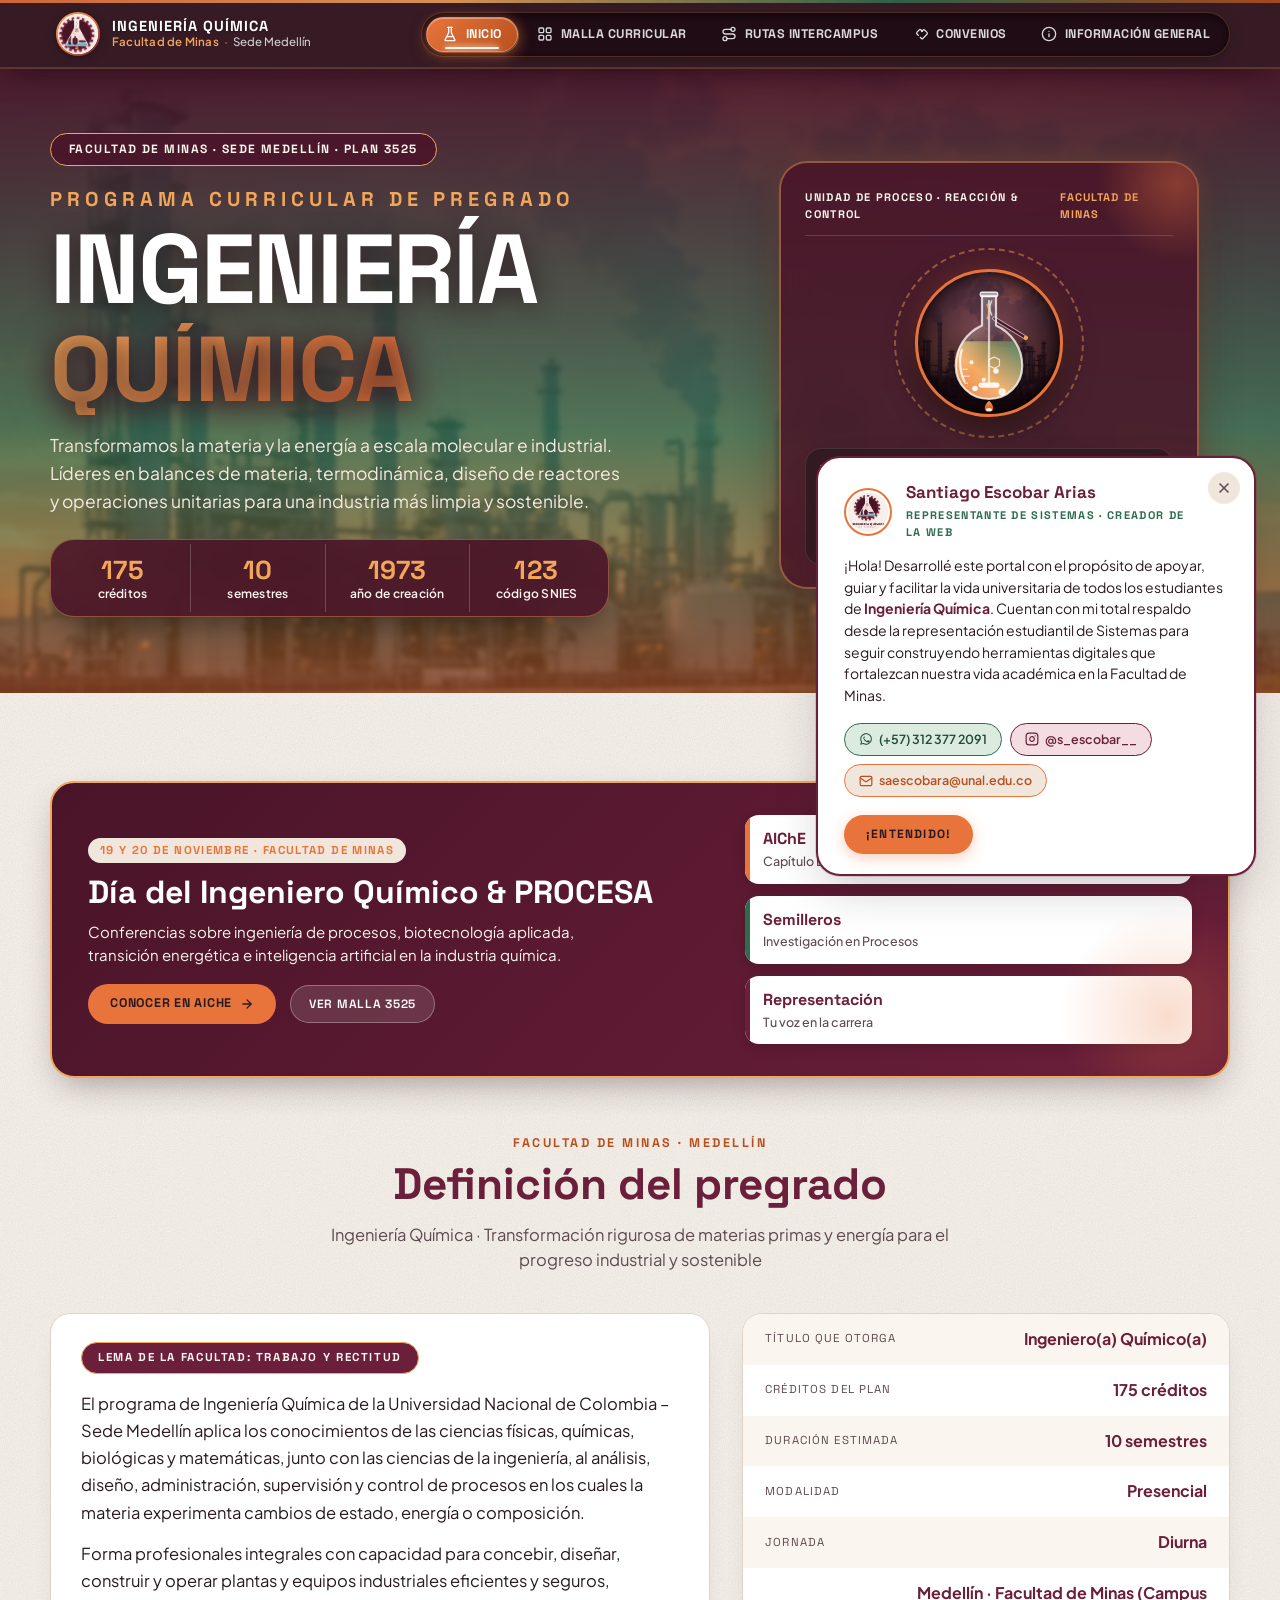
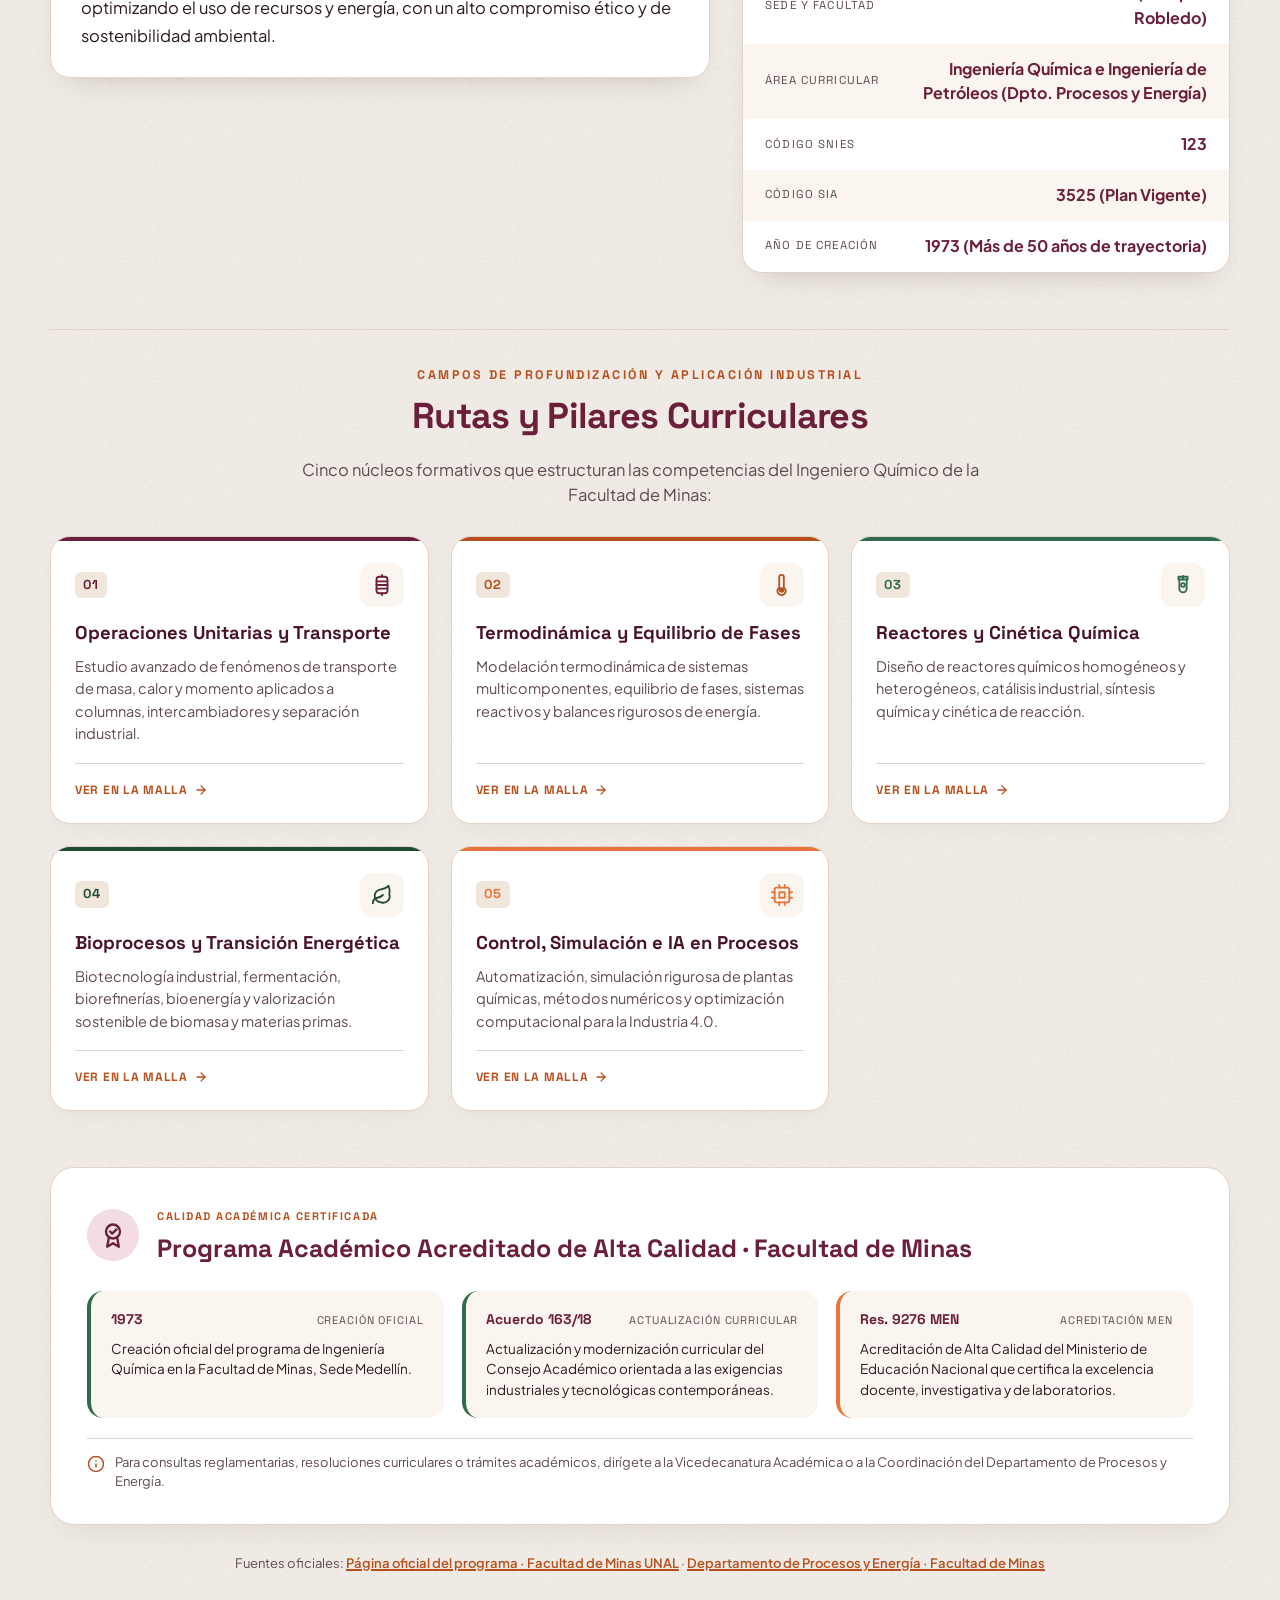
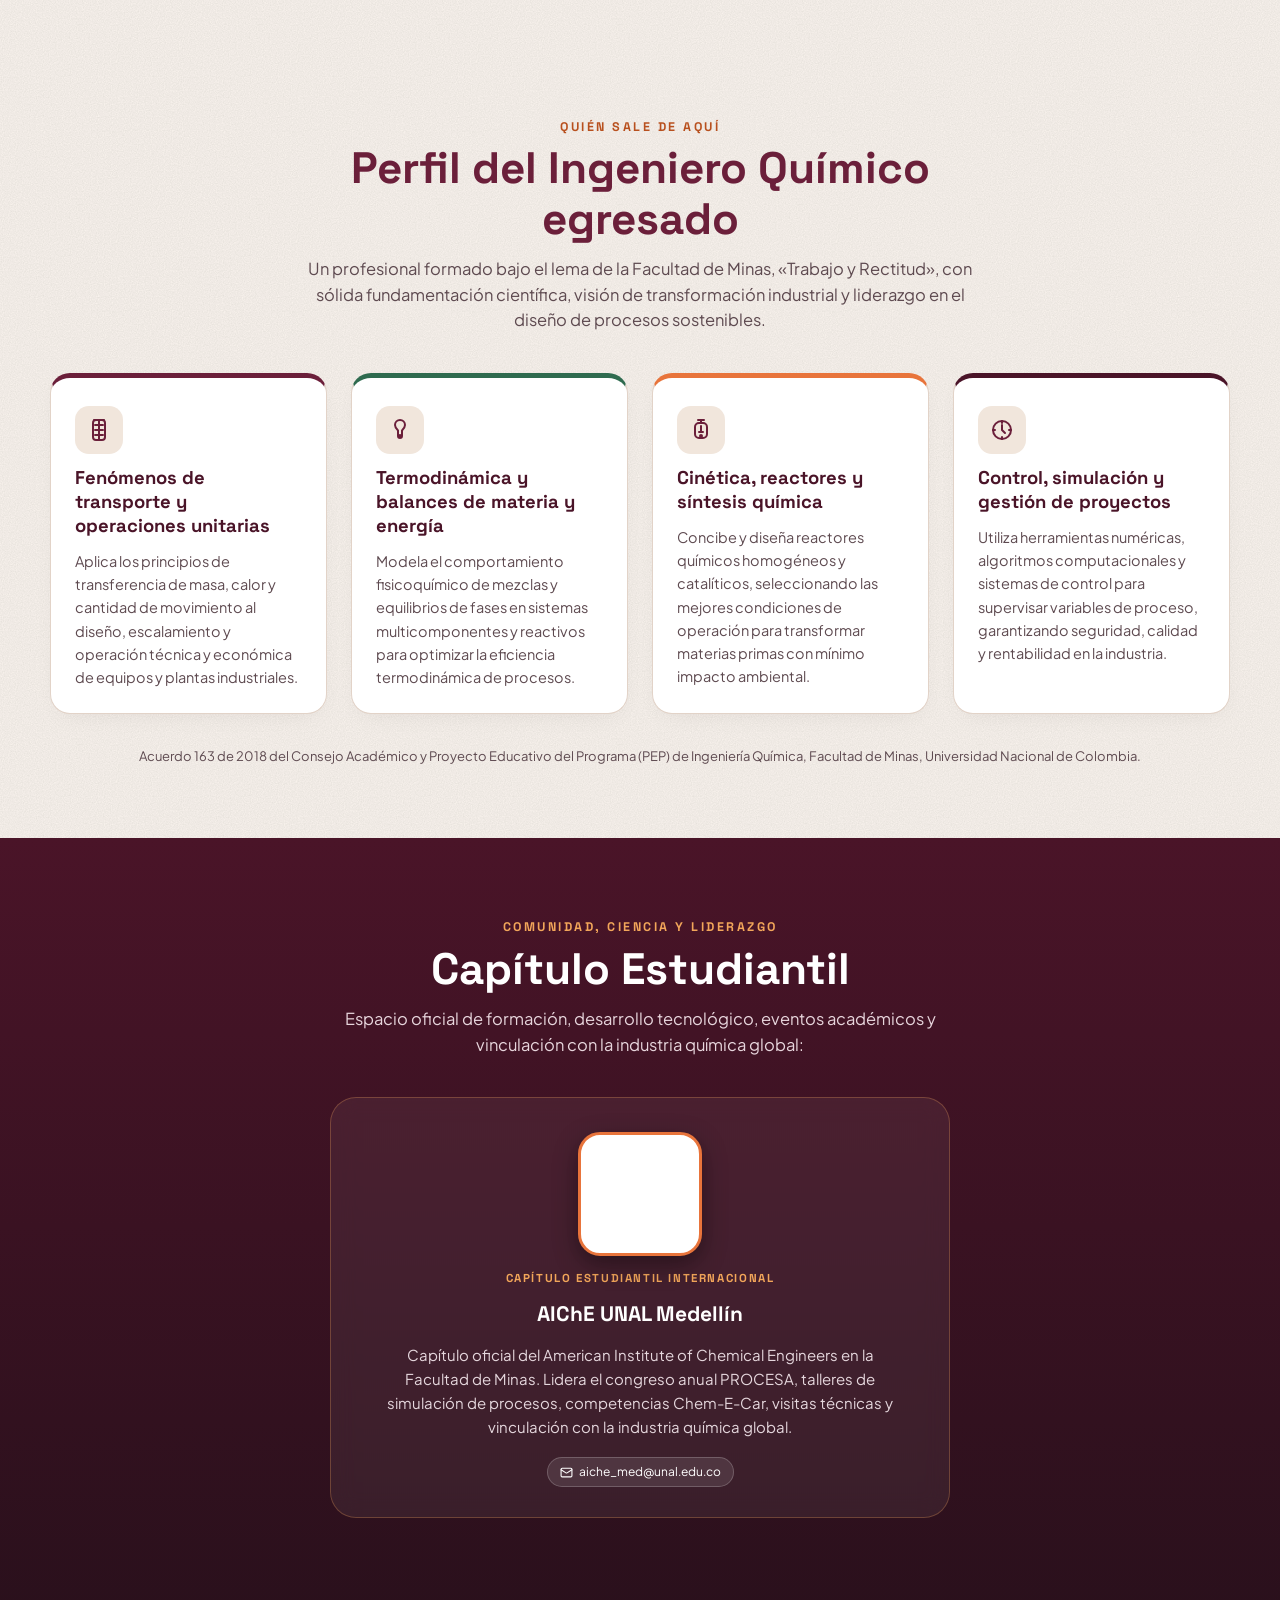
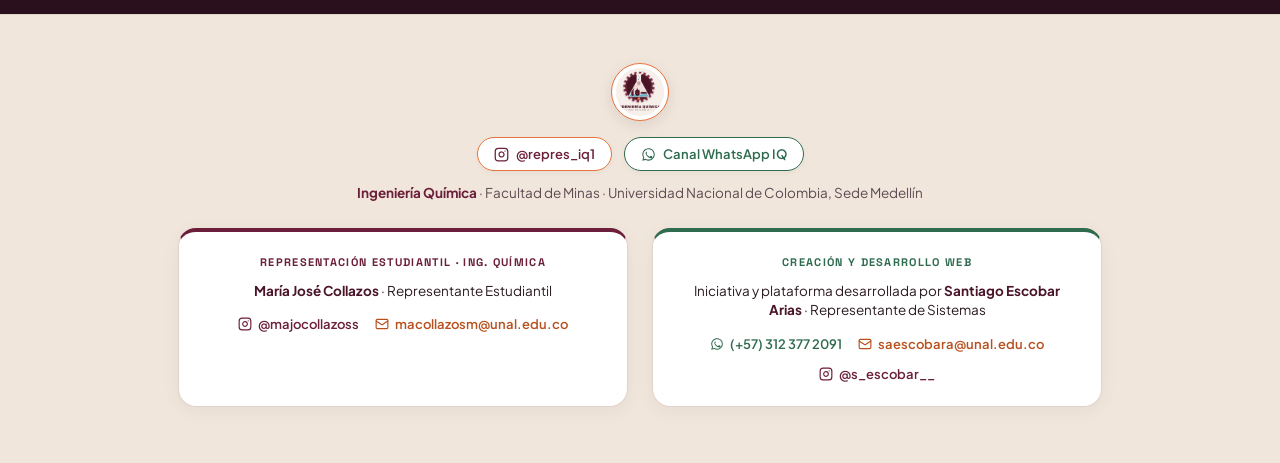
==== index.html @ e818f38b "Alpha ingenieria quimica" ====
<!doctype html>
<html lang="es">
<head>
  <meta charset="utf-8">
  <meta name="viewport" content="width=device-width, initial-scale=1">
  <title>Ingeniería Química · UNAL Medellín</title>
  <meta name="description" content="Portal oficial de los estudiantes de Ingeniería Química de la Facultad de Minas, Universidad Nacional de Colombia, Sede Medellín. Malla curricular interactiva Plan 3525, perfil del egresado, AIChE y semilleros.">
  <link rel="icon" type="image/png" href="img/favicon.png">
  <link rel="preconnect" href="https://fonts.googleapis.com">
  <link rel="preconnect" href="https://fonts.gstatic.com" crossorigin>
  <link rel="stylesheet" href="https://fonts.googleapis.com/css2?family=Plus+Jakarta+Sans:ital,wght@0,400;0,500;0,600;0,700;0,800;1,400;1,600&family=Space+Grotesk:wght@500;600;700;800&display=swap">
  <link rel="stylesheet" href="css/base.css">
  <link rel="stylesheet" href="css/inicio.css">
</head>
<body data-pagina="inicio">

  <div id="barra"></div>

  <!-- PORTADA / HERO LANDING PAGE -->
  <section class="portada foto foto--entrada">
    <div class="contenedor portada__landing">
      <!-- Columna Izquierda: Información de Enganche -->
      <div class="portada__info">
        <div class="portada__badge-iq">
          <span>Facultad de Minas · Sede Medellín · Plan 3525</span>
        </div>

        <h1 class="portada__titulo">
          <span class="portada__antetitulo">Programa Curricular de Pregrado</span>
          <span class="letras-varsity">Ingeniería</span>
          <span class="letras-varsity letras-varsity--sub">Química</span>
        </h1>

        <p class="portada__texto">
          Transformamos la materia y la energía a escala molecular e industrial. Líderes en balances de materia, termodinámica, diseño de reactores y operaciones unitarias para una industria más limpia y sostenible.
        </p>

        <ul class="portada__cifras" id="portada-cifras" aria-label="Datos clave del programa"></ul>
      </div>

      <!-- Columna Derecha: Cuadro de Proceso / Reactor Químico -->
      <div class="portada__visual-iq" aria-hidden="true">
        <div class="reactor-hero-card">
          <div class="reactor-hero-card__glow"></div>
          
          <div class="reactor-hero-card__header">
            <span class="reactor-hero-card__tag">UNIDAD DE PROCESO · REACCIÓN & CONTROL</span>
            <span class="reactor-hero-card__sede">FACULTAD DE MINAS</span>
          </div>

          <!-- Cámara de Reacción Química / Unidad de Proceso -->
          <div class="reactor-hero-card__nucleo">
            <div class="reactor-hero-card__anillo-giro"></div>
            <div class="reactor-hero-card__camara" title="Simulación de proceso continuo: reacción endotérmica, mezcla y condensación">
              <!-- Reacción Química Animada (SVG + CSS) -->
              <svg class="reaccion-quimica-svg" viewBox="0 0 160 160" fill="none" xmlns="http://www.w3.org/2000/svg" aria-label="Reacción química en reactor continuo">
                <defs>
                  <!-- Gradiente del fluido en reacción: conversión de reactivos (naranja) a productos (verde bosque) -->
                  <linearGradient id="gradFluido" x1="0%" y1="100%" x2="100%" y2="0%">
                    <stop offset="0%" stop-color="#E8743B"/>
                    <stop offset="45%" stop-color="#F2A65A"/>
                    <stop offset="100%" stop-color="#2F6B4F"/>
                  </linearGradient>

                  <!-- Reflejo de vidrio de borosilicato de laboratorio -->
                  <linearGradient id="gradVidrio" x1="0%" y1="0%" x2="100%" y2="100%">
                    <stop offset="0%" stop-color="rgba(255, 255, 255, 0.45)"/>
                    <stop offset="50%" stop-color="rgba(255, 255, 255, 0.05)"/>
                    <stop offset="100%" stop-color="rgba(255, 255, 255, 0.22)"/>
                  </linearGradient>

                  <!-- Llama térmica inferior -->
                  <linearGradient id="gradLlama" x1="0%" y1="100%" x2="0%" y2="0%">
                    <stop offset="0%" stop-color="#B8501E"/>
                    <stop offset="60%" stop-color="#E8743B"/>
                    <stop offset="100%" stop-color="#F2A65A"/>
                  </linearGradient>

                  <!-- Máscara interior del matraz de reacción -->
                  <clipPath id="recorteReactor">
                    <path d="M72 26 H88 V60 C106 68 118 86 118 106 C118 128 101 144 80 144 C59 144 42 128 42 106 C42 86 54 68 72 60 Z"/>
                  </clipPath>
                </defs>

                <!-- Llama de calentamiento en la base del matraz -->
                <g class="reaccion__llama">
                  <path d="M80 146 C73 152 74 159 80 159 C86 159 87 152 80 146 Z" fill="url(#gradLlama)"/>
                  <ellipse cx="80" cy="156" rx="3.5" ry="1.8" fill="#FFF2D6"/>
                </g>

                <!-- Masa líquida reactiva con olas y ebullición cinética -->
                <g clip-path="url(#recorteReactor)">
                  <!-- Volumen base del fluido reactivo -->
                  <rect x="36" y="78" width="88" height="72" fill="url(#gradFluido)" opacity="0.92"/>
                  
                  <!-- Onda dinámica del menisco líquido -->
                  <path class="reaccion__ola" d="M36 82 Q58 76 80 82 T124 82 V150 H36 Z" fill="url(#gradFluido)"/>

                  <!-- Molécula hexagonal en transformación cinética -->
                  <polygon points="86,96 92,99 92,106 86,109 80,106 80,99" stroke="rgba(255,255,255,0.75)" stroke-width="1.3" fill="none" class="reaccion__molecula"/>

                  <!-- Agitador mecánico de mezcla continua (CSTR) -->
                  <g class="reaccion__agitador">
                    <line x1="80" y1="32" x2="80" y2="128" stroke="rgba(255,255,255,0.65)" stroke-width="2.5" stroke-linecap="round"/>
                    <rect x="68" y="125" width="24" height="6" rx="3" fill="#ffffff" opacity="0.9" class="reaccion__aspas"/>
                  </g>

                  <!-- Burbujas ascendentes de reacción química -->
                  <circle class="reaccion__burbuja rb-1" cx="64" cy="132" r="3.2" fill="rgba(255,255,255,0.88)"/>
                  <circle class="reaccion__burbuja rb-2" cx="95" cy="136" r="4.2" fill="rgba(255,255,255,0.8)"/>
                  <circle class="reaccion__burbuja rb-3" cx="74" cy="122" r="2.4" fill="rgba(255,255,255,0.92)"/>
                  <circle class="reaccion__burbuja rb-4" cx="88" cy="112" r="3.2" fill="rgba(255,255,255,0.85)"/>
                  <circle class="reaccion__burbuja rb-5" cx="60" cy="102" r="2.2" fill="rgba(255,255,255,0.9)"/>
                </g>

                <!-- Vapores de destilación ascendiendo por el cuello -->
                <g class="reaccion__vapores">
                  <path class="reaccion__vapor rv-1" d="M78 52 Q82 44 78 36" stroke="rgba(242,166,90,0.7)" stroke-width="2" stroke-linecap="round" fill="none"/>
                  <path class="reaccion__vapor rv-2" d="M83 48 Q79 40 83 32" stroke="rgba(220,235,223,0.8)" stroke-width="1.8" stroke-linecap="round" fill="none"/>
                </g>

                <!-- Brazo lateral de condensación con refrigerante -->
                <path d="M86 52 L122 74" stroke="rgba(255,255,255,0.55)" stroke-width="5" stroke-linecap="round"/>
                <path d="M86 52 L122 74" stroke="#4A1428" stroke-width="2.5" stroke-linecap="round"/>
                <circle class="reaccion__gota" cx="122" cy="74" r="2.4" fill="#F2A65A"/>

                <!-- Contorno de vidrio de borosilicato y cuello del reactor -->
                <path d="M72 26 H88 V60 C106 68 118 86 118 106 C118 128 101 144 80 144 C59 144 42 128 42 106 C42 86 54 68 72 60 Z"
                      fill="url(#gradVidrio)" stroke="rgba(255,255,255,0.75)" stroke-width="2.5" stroke-linejoin="round"/>
                
                <!-- Anillo de boca de vidrio esmerilada -->
                <rect x="70" y="22" width="20" height="5" rx="2" fill="rgba(255,255,255,0.5)" stroke="rgba(255,255,255,0.85)" stroke-width="1.5"/>

                <!-- Graduación volumétrica del matraz -->
                <line x1="50" y1="110" x2="56" y2="110" stroke="rgba(255,255,255,0.6)" stroke-width="1.5"/>
                <line x1="48" y1="118" x2="58" y2="118" stroke="rgba(255,255,255,0.6)" stroke-width="1.5"/>
                <line x1="52" y1="126" x2="56" y2="126" stroke="rgba(255,255,255,0.6)" stroke-width="1.5"/>

                <!-- Brillo curvo del vidrio -->
                <path d="M49 88 C46 95 46 112 52 124" stroke="rgba(255,255,255,0.8)" stroke-width="2.5" stroke-linecap="round" fill="none"/>
              </svg>
            </div>
          </div>

          <!-- Telemetría de proceso industrial en tiempo real -->
          <div class="reactor-hero-card__telemetria">
            <div class="telemetria-item">
              <span class="telemetria-item__etiqueta">TEMPERATURA (T)</span>
              <strong class="telemetria-item__valor">368.15 K <small>(95 °C)</small></strong>
            </div>
            <div class="telemetria-item">
              <span class="telemetria-item__etiqueta">PRESIÓN (P)</span>
              <strong class="telemetria-item__valor">2.40 bar</strong>
            </div>
            <div class="telemetria-item">
              <span class="telemetria-item__etiqueta">CONVERSIÓN (X)</span>
              <strong class="telemetria-item__valor" style="color: var(--ambar);">98.6%</strong>
            </div>
            <div class="telemetria-item">
              <span class="telemetria-item__etiqueta">RÉGIMEN</span>
              <strong class="telemetria-item__valor" style="color: #6fe3a1;">Estacionario</strong>
            </div>
          </div>
        </div>
      </div>
    </div>
  </section>

  <main>

    <!-- EL PROGRAMA: se carga al abrir la página -->
    <section class="seccion programa" id="programa" aria-labelledby="programa-titulo">
      <div class="contenedor" id="programa-contenido">
        <p class="cargando">Cargando programa…</p>
      </div>
    </section>

    <!-- PERFIL DEL EGRESADO: se carga cuando la persona se acerca -->
    <section class="seccion perfil" id="perfil" aria-labelledby="perfil-titulo" data-carga="perfil">
      <div class="contenedor" id="perfil-contenido">
        <p class="cargando">Cargando perfil…</p>
      </div>
    </section>

    <!-- CAPÍTULO ESTUDIANTIL Y GRUPOS: se carga cuando la persona se acerca -->
    <section class="grupos" id="grupos" aria-labelledby="grupos-titulo" data-carga="grupos">
      <div class="contenedor" id="grupos-contenido">
        <p class="cargando">Cargando grupos…</p>
      </div>
    </section>

  </main>

  <div id="pie"></div>

  <script src="js/comun.js"></script>
  <script src="js/inicio.js"></script>
</body>
</html>
---- css/base.css ----
/* =========================================================
   INGENIERÍA QUÍMICA · UNAL MEDELLÍN — ESTILOS COMUNES
   Paleta oficial: "Vino, bosque y naranja"
   1. Variables y base
   2. Fondos con fotos de laboratorio e industria química
   3. Barra superior y navegación
   4. Portada
   5. Títulos de sección y avisos
   6. Pie (Con tarjetas oficiales y marca de agua)
   7. Mensaje flotante de bienvenida (Modal oficial)
   ========================================================= */


/* ---------- 1. Variables y base ---------- */

:root {
  /* Paleta Oficial Ingeniería Química: Vino, bosque y naranja */
  --vino: #6B1F3A;
  --vino-profundo: #4A1428;
  --rosa-vino: #F3DCE2;

  --verde: #2F6B4F;
  --verde-profundo: #1E4A36;
  --verde-salvia: #DCEBDF;

  --naranja: #E8743B;
  --naranja-quemado: #B8501E;
  --ambar: #F2A65A;

  --crema: #FBF5EF;
  --arena: #F1E6DC;
  --texto: #2A1A1F;
  --texto-suave: #5E4A50;

  /* Aliases semánticos */
  --color-primario: var(--vino);
  --color-secundario: var(--verde);
  --color-acento: var(--naranja);

  --papel: var(--crema);
  --tinta: var(--texto);
  --tinta-suave: var(--texto-suave);
  --gris: #6B5B61;
  --linea: #E2D3C8;

  /* Colores de componentes de la malla */
  --fundamentacion: var(--verde);
  --disciplinar: var(--vino);
  --libre: var(--naranja-quemado);

  /* Tipografías: Space Grotesk (precisión técnica) + Plus Jakarta Sans (legibilidad humana) */
  --letra-titulo: 'Space Grotesk', -apple-system, BlinkMacSystemFont, "Segoe UI", Roboto, sans-serif;
  --letra-universidad: 'Space Grotesk', -apple-system, BlinkMacSystemFont, "Segoe UI", Roboto, sans-serif;
  --letra-texto: 'Plus Jakarta Sans', -apple-system, BlinkMacSystemFont, "Segoe UI", Roboto, sans-serif;
  --letra-estrecha: 'Space Grotesk', -apple-system, BlinkMacSystemFont, "Segoe UI", Roboto, sans-serif;
}

*, *::before, *::after { box-sizing: border-box; }
[hidden] { display: none !important; }

html { scroll-behavior: smooth; }

body {
  margin: 0;
  font-family: var(--letra-texto);
  line-height: 1.55;
  color: var(--tinta);
  background: url(../img/textura.svg), var(--papel);
}

h1, h2, h3, h4, p { margin: 0; }
svg { display: block; }
button { font: inherit; color: inherit; cursor: pointer; }
a { color: var(--naranja-quemado); text-decoration-thickness: 1.5px; }

.contenedor {
  width: min(1180px, 100% - 32px);
  margin-inline: auto;
}

.solo-lectores {
  position: absolute;
  width: 1px; height: 1px;
  overflow: hidden;
  clip-path: inset(50%);
  white-space: nowrap;
}

@keyframes aparecer {
  from { opacity: 0; transform: translateY(8px); }
  to { opacity: 1; transform: none; }
}


/* ---------- 2. Fondos con fotos de Laboratorio y Campus ---------- */

.foto {
  position: relative;
  isolation: isolate;
  overflow: hidden;
  background-color: var(--vino-profundo);
}
.foto::before,
.foto::after {
  content: '';
  position: absolute;
  z-index: -1;
}
.foto::before {
  inset: -14px;
  background-size: cover;
  background-position: center;
  filter: blur(2px);
}
.foto::after {
  inset: 0;
  background: linear-gradient(180deg, rgba(74, 20, 40, 0.90) 0%, rgba(47, 107, 79, 0.80) 58%, rgba(184, 80, 30, 0.62) 100%);
}
.foto--entrada::before { background-image: url(../img/laboratorio-quimica.jpg); }
.foto--panoramica::before,
.foto--edificio::before { background-image: url(../img/laboratorio-quimica.jpg); }


/* ---------- 3. Barra superior y navegación (Rediseño Oficial Ingeniería Química) ---------- */

.barra {
  position: sticky;
  top: 0;
  z-index: 100;
  background: rgba(42, 14, 25, 0.94);
  backdrop-filter: blur(20px) saturate(180%);
  -webkit-backdrop-filter: blur(20px) saturate(180%);
  border-bottom: 1px solid rgba(242, 166, 90, 0.22);
  box-shadow: 0 10px 30px -10px rgba(18, 5, 11, 0.65), inset 0 -1px 0 rgba(232, 116, 59, 0.25);
  transition: background 0.3s ease, box-shadow 0.3s ease;
}

/* Barra de progreso / haz reactivo de transición entre pestañas */
.barra__progreso {
  position: absolute;
  top: 0;
  left: 0;
  width: 100%;
  height: 2.5px;
  background: linear-gradient(90deg, var(--naranja) 0%, var(--ambar) 35%, var(--verde) 70%, var(--naranja-quemado) 100%);
  transform-origin: left;
  opacity: 0.85;
  transition: opacity 0.3s;
  pointer-events: none;
}
.barra__progreso.is-activada {
  animation: barraProgresoCarga 0.6s cubic-bezier(0.2, 0.8, 0.2, 1) forwards;
}

@keyframes barraProgresoCarga {
  0% { transform: scaleX(0); opacity: 1; }
  60% { transform: scaleX(0.78); opacity: 1; }
  100% { transform: scaleX(1); opacity: 0.9; }
}

.barra__contenido {
  display: flex;
  align-items: center;
  justify-content: space-between;
  gap: 16px;
  min-height: 66px;
  padding-block: 8px;
}

/* Marca / Logo UNAL - Ingeniería Química */
.barra__marca {
  display: flex;
  align-items: center;
  gap: 12px;
  color: #ffffff;
  text-decoration: none;
  padding: 4px 6px;
  border-radius: 12px;
  transition: transform 0.2s ease, opacity 0.2s ease;
}
.barra__marca:hover {
  opacity: 0.96;
  transform: translateY(-0.5px);
}
.barra__marca:focus-visible {
  outline: 2px solid var(--ambar);
  outline-offset: 3px;
}

.barra__escudo {
  width: 44px;
  height: 44px;
  flex: none;
  display: flex;
  align-items: center;
  justify-content: center;
  border-radius: 50%;
  padding: 2px;
  background: linear-gradient(135deg, var(--ambar) 0%, var(--naranja) 50%, var(--vino) 100%);
  box-shadow: 0 2px 10px rgba(0, 0, 0, 0.35);
  transition: transform 0.35s cubic-bezier(0.34, 1.56, 0.64, 1), box-shadow 0.35s ease;
}
.barra__marca:hover .barra__escudo {
  transform: rotate(10deg) scale(1.06);
  box-shadow: 0 0 16px rgba(242, 166, 90, 0.55);
}
.barra__escudo-img {
  width: 100%;
  height: 100%;
  border-radius: 50%;
  object-fit: contain;
  background: #ffffff;
  display: block;
}

.barra__titulos {
  display: flex;
  flex-direction: column;
}
.barra__nombre {
  font-family: var(--letra-universidad);
  font-size: 14.5px;
  font-weight: 800;
  line-height: 1.15;
  letter-spacing: 0.07em;
  text-transform: uppercase;
  color: #ffffff;
  text-shadow: 0 1px 3px rgba(0, 0, 0, 0.4);
}
.barra__subfila {
  display: flex;
  align-items: center;
  gap: 5px;
  font-family: var(--letra-texto);
  font-size: 11.5px;
  line-height: 1.3;
  margin-top: 1px;
}
.barra__facultad {
  color: var(--ambar);
  font-weight: 600;
  letter-spacing: 0.02em;
}
.barra__separador {
  color: rgba(242, 166, 90, 0.5);
  font-weight: 700;
}
.barra__sede {
  color: rgba(255, 255, 255, 0.78);
  font-weight: 500;
}

/* ---------- Dock de Navegación Segmentado (Pill Bar) ---------- */
.nav {
  display: flex;
  align-items: center;
  gap: 4px;
  position: relative;
  background: rgba(24, 7, 15, 0.75);
  border: 1px solid rgba(242, 166, 90, 0.22);
  border-radius: 999px;
  padding: 4px;
  box-shadow: inset 0 2px 6px rgba(0, 0, 0, 0.45), 0 4px 14px rgba(0, 0, 0, 0.25);
}

/* Glider deslizante interactivo entre pestañas */
.nav__glider {
  position: absolute;
  top: 0;
  left: 0;
  pointer-events: none;
  z-index: 1;
  border-radius: 999px;
  background: rgba(242, 166, 90, 0.12);
  border: 1px solid rgba(242, 166, 90, 0.35);
  box-shadow: 0 0 14px rgba(242, 166, 90, 0.18);
  opacity: 0;
  transition: transform 0.26s cubic-bezier(0.2, 0.85, 0.25, 1.1),
              width 0.26s cubic-bezier(0.2, 0.85, 0.25, 1.1),
              height 0.26s cubic-bezier(0.2, 0.85, 0.25, 1.1),
              opacity 0.2s ease;
}

/* Botones de cada pestaña */
.nav__item {
  position: relative;
  z-index: 2;
  display: inline-flex;
  align-items: center;
  gap: 7px;
  padding: 8px 15px;
  border-radius: 999px;
  font-family: var(--letra-universidad);
  font-size: 12.5px;
  letter-spacing: 0.04em;
  text-transform: uppercase;
  font-weight: 700;
  text-decoration: none;
  white-space: nowrap;
  color: rgba(255, 255, 255, 0.84);
  overflow: hidden;
  transition: color 0.2s ease, transform 0.16s cubic-bezier(0.34, 1.56, 0.64, 1), background 0.2s ease;
  user-select: none;
}

.nav__item:hover {
  color: var(--ambar);
  transform: translateY(-1.5px);
}

.nav__icono-box {
  display: flex;
  align-items: center;
  justify-content: center;
  width: 17px;
  height: 17px;
  flex: none;
  transition: transform 0.24s cubic-bezier(0.34, 1.56, 0.64, 1), color 0.2s ease;
}
.nav__icono {
  width: 16px;
  height: 16px;
}

.nav__item:hover .nav__icono-box {
  transform: translateY(-1.5px) scale(1.15);
  color: var(--ambar);
}

.nav__etiqueta {
  line-height: 1;
}

/* Pestaña activa (Página actual) */
.nav__item--activo,
.nav__item[aria-current="page"] {
  background: linear-gradient(135deg, var(--naranja) 0%, var(--naranja-quemado) 100%);
  color: #ffffff;
  box-shadow: 0 4px 16px rgba(232, 116, 59, 0.45), inset 0 1px 0 rgba(255, 255, 255, 0.35);
  border: 1px solid rgba(255, 255, 255, 0.28);
  font-weight: 800;
  animation: pestanaActivaEntrada 0.35s cubic-bezier(0.2, 0.9, 0.3, 1.1);
}
.nav__item--activo:hover,
.nav__item[aria-current="page"]:hover {
  color: #ffffff;
  transform: translateY(-1px);
}

@keyframes pestanaActivaEntrada {
  0% { transform: scale(0.92); opacity: 0.8; }
  50% { transform: scale(1.03); }
  100% { transform: scale(1); opacity: 1; }
}

/* Filamento luminoso inferior de pestaña activa */
.nav__filamento {
  position: absolute;
  bottom: 2px;
  left: 20%;
  right: 20%;
  height: 2px;
  border-radius: 999px;
  background: rgba(255, 255, 255, 0.95);
  box-shadow: 0 0 6px #ffffff, 0 0 10px rgba(242, 166, 90, 0.8);
  animation: filamentoEntrada 0.4s ease-out;
  pointer-events: none;
}

@keyframes filamentoEntrada {
  0% { transform: scaleX(0); opacity: 0; }
  100% { transform: scaleX(1); opacity: 1; }
}

/* Onda expansiva de clic sobre botón */
.nav__onda {
  position: absolute;
  border-radius: 50%;
  background: rgba(255, 255, 255, 0.35);
  transform: translate(-50%, -50%) scale(0);
  animation: ondaExpansiva 0.5s ease-out forwards;
  pointer-events: none;
}

@keyframes ondaExpansiva {
  0% { width: 0; height: 0; opacity: 0.6; }
  100% { width: 200px; height: 200px; opacity: 0; }
}

/* Animación de respuesta inmediata al hacer clic en un botón */
.nav__item.is-clic {
  animation: botonPestanaClic 0.28s ease-out;
}

@keyframes botonPestanaClic {
  0% { transform: scale(1); }
  40% { transform: scale(0.93); }
  75% { transform: scale(1.03); }
  100% { transform: scale(1); }
}

.nav__item:focus-visible {
  outline: 2px solid var(--ambar);
  outline-offset: 2px;
}

/* Botón menú móvil (Hamburguesa animada) */
.barra__boton-menu {
  display: none;
  align-items: center;
  gap: 8px;
  padding: 8px 14px;
  border-radius: 999px;
  border: 1.5px solid rgba(242, 166, 90, 0.35);
  background: rgba(242, 166, 90, 0.1);
  color: #fff;
  font-family: var(--letra-universidad);
  font-size: 12px;
  letter-spacing: 0.08em;
  text-transform: uppercase;
  font-weight: 700;
  transition: background 0.2s, border-color 0.2s, color 0.2s, transform 0.15s;
}
.barra__boton-menu:hover {
  background: rgba(242, 166, 90, 0.22);
  border-color: var(--ambar);
}
.barra__boton-menu:active { transform: scale(0.96); }
.barra__boton-menu:focus-visible { outline: 2px solid var(--ambar); outline-offset: 2px; }

.barra__icono-menu {
  width: 18px;
  height: 14px;
  display: flex;
  flex-direction: column;
  justify-content: space-between;
  position: relative;
}
.barra__linea {
  width: 100%;
  height: 2px;
  background: #ffffff;
  border-radius: 2px;
  transition: transform 0.25s cubic-bezier(0.2, 0.8, 0.2, 1), opacity 0.2s ease;
}

.barra.is-menu-abierto .barra__boton-menu {
  background: var(--naranja);
  color: #fff;
  border-color: var(--ambar);
}
.barra.is-menu-abierto .barra__linea--1 {
  transform: translateY(6px) rotate(45deg);
}
.barra.is-menu-abierto .barra__linea--2 {
  opacity: 0;
  transform: scaleX(0);
}
.barra.is-menu-abierto .barra__linea--3 {
  transform: translateY(-6px) rotate(-45deg);
}


/* ---------- 4. Portada ---------- */

.portada__contenido {
  display: flex;
  flex-direction: column;
  align-items: center;
  text-align: center;
  padding: 72px 0 80px;
}
.portada--corta .portada__contenido { padding: 48px 0 52px; }

.portada__lugar {
  display: inline-flex;
  align-items: center;
  gap: 8px;
  padding: 6px 18px;
  border-radius: 999px;
  background: rgba(74, 20, 40, 0.85);
  border: 1.5px solid var(--ambar);
  color: var(--crema);
  font-family: var(--letra-universidad);
  font-size: 12px;
  font-weight: 700;
  letter-spacing: .14em;
  text-transform: uppercase;
  margin-bottom: 16px;
  backdrop-filter: blur(8px);
}
.portada__titulo { margin-top: 6px; }
.portada__antetitulo {
  display: block;
  font-family: var(--letra-universidad);
  font-size: clamp(14px, 2.2vw, 20px);
  letter-spacing: .25em;
  text-transform: uppercase;
  color: var(--ambar);
  font-weight: 700;
  margin-bottom: 6px;
}

.letras-varsity {
  position: relative;
  display: inline-block;
  font-family: var(--letra-titulo);
  font-weight: 800;
  font-size: clamp(48px, 9vw, 98px);
  line-height: 1;
  letter-spacing: -0.02em;
  text-transform: uppercase;
  color: #ffffff;
  text-shadow: 0 4px 24px rgba(42, 26, 31, 0.8);
}
.portada--corta .letras-varsity { font-size: clamp(40px, 7vw, 82px); }
.letras-varsity--sub {
  display: block;
  margin-top: 4px;
  font-size: clamp(44px, 8.5vw, 92px);
  letter-spacing: -0.01em;
  background: linear-gradient(135deg, var(--ambar) 0%, var(--naranja) 60%, #FFA86B 100%);
  -webkit-background-clip: text;
  -webkit-text-fill-color: transparent;
  filter: drop-shadow(0 4px 18px rgba(74, 20, 40, 0.7));
}

.portada__logo-wrap {
  margin-bottom: 20px;
}
.portada__logo {
  width: 130px;
  height: 130px;
  border-radius: 50%;
  object-fit: contain;
  padding: 6px;
  border: 4px solid #fff;
  box-shadow: 0 10px 30px rgba(0, 0, 0, .45), 0 0 0 4px var(--naranja);
  background: #fff;
  display: block;
  margin: 0 auto;
  transition: transform .25s ease;
}
.portada__logo:hover {
  transform: scale(1.05);
}

.portada__subtitulo {
  margin-top: 14px;
  font-family: var(--letra-titulo);
  font-size: clamp(24px, 4.2vw, 44px);
  letter-spacing: .02em;
  text-transform: uppercase;
  font-weight: 700;
  color: #fff;
}
.portada__texto {
  max-width: 640px;
  margin-top: 14px;
  font-size: 17px;
  line-height: 1.6;
  color: var(--crema);
}

.portada__cifras {
  display: flex;
  flex-wrap: wrap;
  justify-content: center;
  margin: 36px 0 0;
  padding: 4px;
  list-style: none;
  border: 1.5px solid rgba(242, 166, 90, .5);
  border-radius: 24px;
  background: rgba(74, 20, 40, .85);
  backdrop-filter: blur(10px);
  box-shadow: 0 14px 34px -10px rgba(0,0,0,0.5);
}
.portada__cifras li {
  display: flex;
  flex-direction: column;
  align-items: center;
  justify-content: center;
  min-width: 135px;
  padding: 12px 24px;
  font-family: var(--letra-titulo);
  font-weight: 700;
  font-size: 26px;
  line-height: 1.1;
  letter-spacing: .02em;
  text-transform: uppercase;
  color: var(--ambar);
}
.portada__cifras li + li { border-left: 1px solid rgba(255, 255, 255, .2); }
.portada__cifras small {
  margin-top: 3px;
  font-family: var(--letra-texto);
  font-weight: 600;
  font-size: 12px;
  letter-spacing: .02em;
  text-transform: none;
  color: var(--crema);
}

.portada__boton {
  display: inline-flex;
  align-items: center;
  gap: 12px;
  height: 54px;
  margin-top: 28px;
  padding: 0 28px;
  border-radius: 999px;
  background: var(--naranja);
  color: var(--texto);
  font-family: var(--letra-universidad);
  font-weight: 700;
  font-size: 14.5px;
  letter-spacing: .08em;
  text-transform: uppercase;
  text-decoration: none;
  box-shadow: 0 8px 24px -4px rgba(232, 116, 59, .6), 0 0 0 3px rgba(242, 166, 90, 0.4);
  transition: transform .15s, background .15s, box-shadow .15s;
}
.portada__boton:hover {
  transform: translateY(-2px);
  background: var(--ambar);
  box-shadow: 0 12px 28px -4px rgba(242, 166, 90, .75), 0 0 0 3px var(--naranja);
}
.portada__boton svg { width: 18px; height: 18px; color: var(--texto); }

.portada__acciones {
  display: flex;
  flex-wrap: wrap;
  align-items: center;
  justify-content: center;
  gap: 16px;
  margin-top: 28px;
}
.portada__acciones .portada__boton { margin-top: 0; }
.portada__boton--secundario {
  background: rgba(47, 107, 79, .88);
  color: #ffffff;
  border: 1.5px solid rgba(220, 235, 223, .5);
  box-shadow: 0 10px 24px -10px rgba(0, 0, 0, .5);
}
.portada__boton--secundario:hover {
  background: var(--verde-profundo);
  border-color: var(--ambar);
  color: #fff;
  box-shadow: 0 12px 26px -8px rgba(47, 107, 79, .5);
}
.portada__boton--secundario svg { color: var(--ambar); }


/* ---------- 5. Títulos de sección y avisos ---------- */

.seccion { padding: 72px 0; }

.seccion-titulo {
  max-width: 680px;
  margin: 0 auto 40px;
  text-align: center;
}
.seccion-titulo__antetitulo {
  font-family: var(--letra-universidad);
  font-size: 12.5px;
  font-weight: 700;
  letter-spacing: .2em;
  text-transform: uppercase;
  color: var(--naranja-quemado);
}
.seccion-titulo h2 {
  margin-top: 6px;
  font-family: var(--letra-titulo);
  font-weight: 700;
  font-size: clamp(30px, 4.5vw, 44px);
  line-height: 1.15;
  color: var(--vino);
}
.seccion-titulo__intro { margin-top: 12px; font-size: 16.5px; color: var(--tinta-suave); }

.aviso {
  max-width: 560px;
  margin: 40px auto;
  padding: 22px 24px;
  border: 2px dashed var(--naranja);
  border-radius: 18px;
  background: #fff;
  text-align: center;
  color: var(--tinta-suave);
}
.aviso strong { color: var(--vino); }
.aviso code {
  padding: 2px 6px;
  border-radius: 6px;
  background: var(--arena);
  font-size: 14px;
}

.cargando {
  padding: 48px 0;
  text-align: center;
  font-family: var(--letra-universidad);
  letter-spacing: .2em;
  text-transform: uppercase;
  font-size: 13px;
  color: var(--gris);
}


/* ---------- 6. Pie de Página ---------- */

.pie {
  background: var(--arena);
  border-top: 1px solid var(--linea);
  padding: 48px 16px 56px;
  display: flex;
  flex-direction: column;
  align-items: center;
  gap: 24px;
}

.pie__marca-central {
  display: flex;
  flex-direction: column;
  align-items: center;
  text-align: center;
  gap: 12px;
  max-width: 680px;
  margin: 0 auto;
}

.pie__escudo {
  width: 58px;
  height: 58px;
  display: flex;
  align-items: center;
  justify-content: center;
  margin-bottom: 2px;
}

.pie__escudo-img {
  width: 58px;
  height: 58px;
  border-radius: 50%;
  object-fit: contain;
  background: #ffffff;
  padding: 4px;
  border: 1.5px solid var(--naranja);
  box-shadow: 0 4px 14px rgba(42, 26, 31, 0.1);
  display: block;
}

.pie__pildoras-carrera {
  display: inline-flex;
  align-items: center;
  justify-content: center;
  gap: 12px;
  flex-wrap: wrap;
  margin-top: 2px;
}

.pie__pildora {
  display: inline-flex;
  align-items: center;
  gap: 7px;
  padding: 6px 16px;
  border-radius: 999px;
  background: #ffffff;
  border: 1px solid var(--linea);
  font-size: 13px;
  font-weight: 600;
  text-decoration: none;
  box-shadow: 0 2px 6px rgba(0, 0, 0, 0.04);
  transition: transform .15s, border-color .15s, box-shadow .15s, background .15s;
}

.pie__pildora:hover {
  transform: translateY(-1px);
  box-shadow: 0 4px 12px rgba(0, 0, 0, 0.08);
}

.pie__pildora--ig {
  color: var(--vino);
  border-color: var(--naranja);
}
.pie__pildora--ig:hover {
  background: var(--rosa-vino);
  border-color: var(--vino);
}

.pie__pildora--wpp {
  color: var(--verde);
  border-color: var(--verde);
}
.pie__pildora--wpp:hover {
  background: var(--verde-salvia);
  border-color: var(--verde-profundo);
}

.pie__titulo-carrera {
  font-size: 13.5px;
  color: var(--texto-suave);
  line-height: 1.5;
  margin: 0;
}
.pie__titulo-carrera strong {
  color: var(--vino);
  font-weight: 700;
}

/* Rejilla de tarjetas */
.pie__tarjetas-grid {
  display: grid;
  grid-template-columns: repeat(2, minmax(320px, 450px));
  justify-content: center;
  gap: 24px;
  width: min(940px, 100%);
  margin: 0 auto;
}

.pie__tarjeta {
  background: #ffffff;
  border-radius: 18px;
  padding: 22px 24px;
  box-shadow: 0 4px 18px rgba(42, 26, 31, 0.05);
  border: 1px solid var(--linea);
  text-align: center;
  display: flex;
  flex-direction: column;
  align-items: center;
  gap: 10px;
  position: relative;
  overflow: hidden;
}

.pie__tarjeta--representacion {
  border-top: 4px solid var(--vino);
}
.pie__tarjeta--desarrollo {
  border-top: 4px solid var(--verde);
}

.pie__tarjeta-sub {
  font-family: var(--letra-universidad);
  font-size: 11px;
  font-weight: 700;
  letter-spacing: .12em;
  text-transform: uppercase;
}
.pie__tarjeta--representacion .pie__tarjeta-sub { color: var(--vino); }
.pie__tarjeta--desarrollo .pie__tarjeta-sub { color: var(--verde); }

.pie__tarjeta-nombre {
  font-size: 13.5px;
  line-height: 1.45;
  color: var(--texto);
  margin: 0;
}
.pie__tarjeta-nombre strong {
  color: var(--vino-profundo);
  font-weight: 700;
}

.pie__tarjeta-enlaces {
  display: flex;
  align-items: center;
  justify-content: center;
  gap: 16px;
  flex-wrap: wrap;
  margin-top: 4px;
}
.pie__tarjeta-enlaces--segunda { margin-top: 0; }

.pie__enlace-contacto {
  display: inline-flex;
  align-items: center;
  gap: 6px;
  font-size: 13px;
  text-decoration: none;
  font-weight: 600;
  transition: color .15s, transform .15s;
}
.pie__enlace-contacto:hover { transform: translateY(-1px); }

.pie__enlace-contacto--wpp { color: var(--verde); }
.pie__enlace-contacto--wpp:hover { color: var(--verde-profundo); }

.pie__enlace-contacto--correo { color: var(--naranja-quemado); }
.pie__enlace-contacto--correo:hover { color: var(--vino); }

.pie__enlace-contacto--ig { color: var(--vino); }
.pie__enlace-contacto--ig:hover { color: var(--naranja); }


/* ---------- 7. Mensaje flotante de bienvenida (Modal oficial) ---------- */

.toast-autor {
  position: fixed;
  bottom: 24px;
  right: 24px;
  z-index: 9999;
  max-width: 440px;
  width: calc(100% - 32px);
  pointer-events: none;
  opacity: 0;
  transform: translateY(24px) scale(0.96);
  transition: opacity .35s cubic-bezier(0.16, 1, 0.3, 1), transform .35s cubic-bezier(0.16, 1, 0.3, 1);
}

.toast-autor.is-visible {
  pointer-events: auto;
  opacity: 1;
  transform: translateY(0) scale(1);
}

.toast-autor.is-hiding {
  opacity: 0;
  transform: translateY(16px) scale(0.95);
}

.toast-autor__tarjeta {
  background: #ffffff;
  border-radius: 24px;
  padding: 24px 26px 20px;
  box-shadow: 0 20px 48px -10px rgba(42, 26, 31, 0.25), 0 0 0 1px rgba(107, 31, 58, 0.15);
  border: 2px solid var(--vino);
  display: flex;
  flex-direction: column;
  gap: 14px;
  position: relative;
}

.toast-autor__cerrar {
  position: absolute;
  top: 14px;
  right: 14px;
  width: 32px;
  height: 32px;
  border-radius: 50%;
  background: var(--arena);
  border: none;
  color: var(--texto-suave);
  display: grid;
  place-items: center;
  cursor: pointer;
  transition: background .15s, color .15s, transform .1s;
}

.toast-autor__cerrar:hover {
  background: var(--rosa-vino);
  color: var(--vino);
  transform: scale(1.05);
}

.toast-autor__cabecera {
  display: flex;
  align-items: center;
  gap: 14px;
  padding-right: 32px;
}

.toast-autor__avatar {
  width: 48px;
  height: 48px;
  border-radius: 50%;
  border: 2px solid var(--naranja);
  padding: 2px;
  background: #ffffff;
  flex-shrink: 0;
  overflow: hidden;
}

.toast-autor__avatar-img {
  width: 100%;
  height: 100%;
  object-fit: contain;
  border-radius: 50%;
  display: block;
}

.toast-autor__titulos {
  display: flex;
  flex-direction: column;
  gap: 2px;
}

.toast-autor__nombre {
  font-family: var(--letra-titulo);
  font-size: 17px;
  font-weight: 700;
  color: var(--vino);
  line-height: 1.2;
}

.toast-autor__cargo {
  font-family: var(--letra-universidad);
  font-size: 11px;
  font-weight: 700;
  letter-spacing: .12em;
  text-transform: uppercase;
  color: var(--verde);
  margin-top: 2px;
}

.toast-autor__mensaje {
  font-size: 14px;
  line-height: 1.55;
  color: var(--texto);
  margin: 0;
}
.toast-autor__mensaje strong {
  color: var(--vino);
  font-weight: 700;
}

.toast-autor__pildoras {
  display: flex;
  flex-wrap: wrap;
  gap: 8px;
  margin-top: 2px;
}

.toast-autor__pildora {
  display: inline-flex;
  align-items: center;
  gap: 6px;
  border-radius: 999px;
  padding: 6px 14px;
  font-size: 12.5px;
  font-weight: 600;
  text-decoration: none;
  transition: transform .15s, box-shadow .15s;
}
.toast-autor__pildora:hover { transform: translateY(-1px); }

.toast-autor__pildora--wpp {
  background: var(--verde-salvia);
  border: 1px solid var(--verde);
  color: var(--verde-profundo);
}
.toast-autor__pildora--ig {
  background: var(--rosa-vino);
  border: 1px solid var(--vino);
  color: var(--vino);
}
.toast-autor__pildora--correo {
  background: var(--arena);
  border: 1px solid var(--naranja);
  color: var(--naranja-quemado);
}

.toast-autor__btn-ok {
  background: var(--naranja);
  color: var(--texto);
  border: none;
  border-radius: 999px;
  padding: 10px 22px;
  font-family: var(--letra-universidad);
  font-size: 12px;
  font-weight: 700;
  letter-spacing: .1em;
  text-transform: uppercase;
  cursor: pointer;
  width: fit-content;
  margin-top: 4px;
  box-shadow: 0 4px 14px rgba(232, 116, 59, 0.35);
  transition: background .15s, transform .1s;
}
.toast-autor__btn-ok:hover {
  background: var(--naranja-quemado);
  color: #ffffff;
  transform: translateY(-1px);
}


/* ---------- Responsive ---------- */

@keyframes menuDesplegar {
  from { opacity: 0; transform: translateY(-8px); }
  to { opacity: 1; transform: translateY(0); }
}

@media (min-width: 981px) and (max-width: 1160px) {
  .nav__item {
    padding: 7px 11px;
    font-size: 11.5px;
    gap: 5px;
  }
  .barra__nombre {
    font-size: 13px;
  }
}

@media (max-width: 980px) {
  .barra__contenido {
    min-height: 60px;
    padding-block: 6px;
  }
  .barra__boton-menu {
    display: inline-flex;
    flex-shrink: 0;
  }
  .nav {
    display: none;
    position: absolute;
    top: 100%;
    left: 0;
    right: 0;
    background: rgba(38, 11, 22, 0.98);
    backdrop-filter: blur(20px);
    -webkit-backdrop-filter: blur(20px);
    border-top: 1px solid rgba(242, 166, 90, 0.2);
    border-bottom: 3.5px solid var(--naranja);
    box-shadow: 0 20px 40px -6px rgba(0, 0, 0, 0.75);
    padding: 14px 16px;
    flex-direction: column;
    gap: 8px;
    border-radius: 0 0 20px 20px;
    max-height: calc(100vh - 65px);
    overflow-y: auto;
  }
  .barra.is-menu-abierto .nav {
    display: flex;
    animation: menuDesplegar 0.25s cubic-bezier(0.2, 0.8, 0.2, 1);
  }
  .nav__glider {
    display: none !important;
  }
  .nav__item {
    width: 100%;
    padding: 12px 18px;
    border-radius: 12px;
    font-size: 13px;
    letter-spacing: 0.05em;
    justify-content: flex-start;
    border: 1px solid rgba(255, 255, 255, 0.1);
    background: rgba(255, 255, 255, 0.05);
    transition: background 0.15s, transform 0.15s, color 0.15s;
    opacity: 0;
    animation: slideItemMovil 0.25s ease forwards;
  }
  .barra.is-menu-abierto .nav__item:nth-child(2) { animation-delay: 0.04s; }
  .barra.is-menu-abierto .nav__item:nth-child(3) { animation-delay: 0.08s; }
  .barra.is-menu-abierto .nav__item:nth-child(4) { animation-delay: 0.12s; }
  .barra.is-menu-abierto .nav__item:nth-child(5) { animation-delay: 0.16s; }
  .barra.is-menu-abierto .nav__item:nth-child(6) { animation-delay: 0.20s; }

  @keyframes slideItemMovil {
    from { opacity: 0; transform: translateX(-10px); }
    to { opacity: 1; transform: translateX(0); }
  }

  .nav__item:hover {
    background: rgba(242, 166, 90, 0.15);
    color: var(--ambar);
    transform: translateX(4px);
  }
  .nav__item--activo,
  .nav__item[aria-current="page"] {
    background: linear-gradient(135deg, var(--naranja) 0%, var(--naranja-quemado) 100%);
    color: #ffffff;
    border: 1.5px solid var(--ambar);
    box-shadow: 0 4px 14px rgba(232, 116, 59, 0.4);
    transform: none;
  }
  .nav__filamento {
    display: none;
  }
}

@media (max-width: 720px) {
  .portada__contenido { padding: 48px 0 56px; }
  .portada__cifras li { min-width: 50%; }
  .portada__cifras li:nth-child(odd) { border-left: 0; }
  .portada__cifras li:nth-child(n + 3) { border-top: 1px solid rgba(255, 255, 255, .2); }
  .seccion { padding: 52px 0; }

  .pie__tarjetas-grid {
    grid-template-columns: 1fr;
  }
}

@media (max-width: 480px) {
  .toast-autor {
    bottom: 12px;
    right: 12px;
    left: 12px;
    width: auto;
    max-width: none;
  }
  .toast-autor__tarjeta {
    padding: 18px 18px 16px;
  }
  .toast-autor__btn-ok {
    text-align: center;
    width: 100%;
  }
  .barra__escudo {
    width: 38px;
    height: 38px;
  }
  .barra__nombre {
    font-size: 12.5px;
    letter-spacing: .05em;
  }
  .barra__subfila {
    font-size: 10.5px;
  }
  .barra__boton-menu {
    padding: 6px 12px;
    font-size: 11px;
  }
}
---- css/inicio.css ----
/* =========================================================
   MÓDULO INICIO — INGENIERÍA QUÍMICA UNAL MEDELLÍN
   Paleta: "Vino, bosque y naranja"
   1. Portada Split & Tarjeta de Proceso Químico
   2. Evento Destacado y Mini-Cards
   3. Definición del Pregrado, Ficha Técnica y Acreditación
   4. Rutas y Pilares Curriculares de la Industria Química
   5. Perfil del Egresado
   6. Grupos Estudiantiles y Capítulos
   ========================================================= */


/* ---------- 1. Portada Split & Tarjeta de Proceso ---------- */

.portada__landing {
  display: grid;
  grid-template-columns: 1.15fr 0.85fr;
  align-items: center;
  gap: 48px;
  padding: 64px 0 76px;
  position: relative;
  z-index: 2;
}

.portada__info {
  display: flex;
  flex-direction: column;
  align-items: flex-start;
  text-align: left;
}

.portada__badge-iq {
  display: inline-flex;
  align-items: center;
  padding: 6px 18px;
  border-radius: 999px;
  background: rgba(74, 20, 40, 0.85);
  border: 1.5px solid var(--ambar);
  color: var(--crema);
  font-family: var(--letra-universidad);
  font-size: 12px;
  font-weight: 700;
  letter-spacing: .12em;
  text-transform: uppercase;
  margin-bottom: 18px;
  backdrop-filter: blur(8px);
}

.portada__info .portada__titulo {
  margin-top: 0;
  margin-bottom: 16px;
}

.portada__info .portada__texto {
  max-width: 580px;
  margin-top: 0;
  margin-bottom: 24px;
  font-size: 17.5px;
  line-height: 1.6;
  color: #F7EAE1;
}

.portada__info .portada__acciones {
  justify-content: flex-start;
  margin-top: 4px;
  margin-bottom: 28px;
}

.portada__info .portada__cifras {
  margin: 0;
  background: rgba(74, 20, 40, 0.88);
  border: 1.5px solid rgba(242, 166, 90, 0.4);
}

/* Tarjeta Reactor de Proceso Industrial (Columna Derecha) */
.portada__visual-iq {
  display: flex;
  justify-content: center;
  align-items: center;
}

.reactor-hero-card {
  position: relative;
  width: 100%;
  max-width: 420px;
  background: rgba(74, 20, 40, 0.84);
  border: 2px solid rgba(242, 166, 90, 0.45);
  border-radius: 28px;
  padding: 26px 24px 22px;
  backdrop-filter: blur(14px);
  box-shadow: 0 20px 48px -12px rgba(42, 26, 31, 0.8), 0 0 28px rgba(232, 116, 59, 0.22);
  overflow: hidden;
  transition: transform .3s ease, border-color .3s ease;
}

.reactor-hero-card:hover {
  transform: translateY(-4px);
  border-color: var(--ambar);
}

.reactor-hero-card__glow {
  position: absolute;
  top: -60px;
  right: -60px;
  width: 160px;
  height: 160px;
  background: radial-gradient(circle, rgba(232, 116, 59, 0.4) 0%, transparent 70%);
  pointer-events: none;
}

.reactor-hero-card__header {
  display: flex;
  align-items: center;
  justify-content: space-between;
  margin-bottom: 22px;
  padding-bottom: 12px;
  border-bottom: 1px solid rgba(255, 255, 255, 0.15);
}

.reactor-hero-card__tag {
  font-family: var(--letra-universidad);
  font-size: 11px;
  font-weight: 700;
  letter-spacing: .12em;
  color: var(--crema);
}

.reactor-hero-card__sede {
  font-family: var(--letra-universidad);
  font-size: 11px;
  font-weight: 700;
  letter-spacing: .1em;
  color: var(--ambar);
}

.reactor-hero-card__nucleo {
  position: relative;
  width: 170px;
  height: 170px;
  margin: 0 auto 20px;
  display: flex;
  align-items: center;
  justify-content: center;
}

.reactor-hero-card__anillo-giro {
  position: absolute;
  inset: -10px;
  border-radius: 50%;
  border: 2px dashed rgba(242, 166, 90, 0.45);
  animation: girarAnillo 30s linear infinite;
}

@keyframes girarAnillo {
  from { transform: rotate(0deg); }
  to { transform: rotate(360deg); }
}

.reactor-hero-card__camara {
  width: 148px;
  height: 148px;
  border-radius: 50%;
  background: radial-gradient(circle at 50% 35%, rgba(107, 31, 58, 0.45) 0%, rgba(20, 5, 12, 0.95) 75%),
              url(../img/laboratorio-quimica.jpg);
  background-size: cover;
  background-position: center;
  border: 3.5px solid var(--naranja);
  box-shadow: 0 10px 30px rgba(0, 0, 0, 0.65), 0 0 20px rgba(232, 116, 59, 0.35), inset 0 0 15px rgba(0, 0, 0, 0.7);
  display: flex;
  align-items: center;
  justify-content: center;
  position: relative;
  z-index: 2;
  overflow: hidden;
  transition: transform 0.3s ease, border-color 0.3s ease;
}

.reactor-hero-card:hover .reactor-hero-card__camara {
  border-color: var(--ambar);
  box-shadow: 0 12px 34px rgba(0, 0, 0, 0.75), 0 0 28px rgba(242, 166, 90, 0.5), inset 0 0 15px rgba(0, 0, 0, 0.6);
}

/* Reacción química SVG animada */
.reaccion-quimica-svg {
  width: 140px;
  height: 140px;
  display: block;
  filter: drop-shadow(0 4px 10px rgba(0, 0, 0, 0.45));
}

/* Llama térmica inferior */
.reaccion__llama {
  animation: llamaFlicker 1.8s ease-in-out infinite;
  transform-origin: 80px 158px;
}
@keyframes llamaFlicker {
  0%, 100% { transform: scale(1) translateY(0); opacity: 0.9; }
  50% { transform: scale(1.15, 1.28) translateY(-1px); opacity: 1; filter: drop-shadow(0 0 6px rgba(242, 166, 90, 0.95)); }
}

/* Ola del fluido reactivo */
.reaccion__ola {
  animation: olaFluido 3.2s ease-in-out infinite alternate;
  transform-origin: center;
}
@keyframes olaFluido {
  0% { transform: translateY(0) scaleY(1); }
  50% { transform: translateY(-2.5px) scaleY(1.08); }
  100% { transform: translateY(1.5px) scaleY(0.96); }
}

/* Agitador mecánico continuo (CSTR) */
.reaccion__aspas {
  transform-origin: 80px 128px;
  animation: agitarAspas 2.2s linear infinite;
}
@keyframes agitarAspas {
  0% { transform: scaleX(1); opacity: 0.95; }
  50% { transform: scaleX(0.2); opacity: 0.65; }
  100% { transform: scaleX(1); opacity: 0.95; }
}

/* Molécula reactiva flotante */
.reaccion__molecula {
  animation: rotarMolecula 9s linear infinite;
  transform-origin: 86px 103px;
}
@keyframes rotarMolecula {
  0% { transform: rotate(0deg) translateY(0); }
  50% { transform: rotate(180deg) translateY(-2px); }
  100% { transform: rotate(360deg) translateY(0); }
}

/* Burbujas cinéticas ascendiendo */
.reaccion__burbuja {
  animation: ascenderBurbuja 3s infinite ease-in;
}
.rb-1 { animation-duration: 2.6s; animation-delay: 0.1s; }
.rb-2 { animation-duration: 3.4s; animation-delay: 0.9s; }
.rb-3 { animation-duration: 2.2s; animation-delay: 1.5s; }
.rb-4 { animation-duration: 2.9s; animation-delay: 0.5s; }
.rb-5 { animation-duration: 2.4s; animation-delay: 1.8s; }

@keyframes ascenderBurbuja {
  0% { transform: translateY(0) scale(0.6); opacity: 0; }
  25% { opacity: 0.95; }
  85% { opacity: 0.8; }
  100% { transform: translateY(-46px) scale(1.2); opacity: 0; }
}

/* Vapores de destilación */
.reaccion__vapor {
  animation: vaporSubir 2.5s infinite ease-out;
}
.rv-1 { animation-delay: 0.2s; }
.rv-2 { animation-delay: 1.3s; }

@keyframes vaporSubir {
  0% { transform: translateY(0) scaleY(0.6); opacity: 0; }
  40% { opacity: 0.8; }
  100% { transform: translateY(-14px) scaleY(1.2); opacity: 0; }
}

/* Gota condensada en el refrigerante */
.reaccion__gota {
  animation: gotaGoteo 3s infinite ease-in;
}
@keyframes gotaGoteo {
  0%, 55% { opacity: 0; transform: translateY(0) scale(0.4); }
  70% { opacity: 1; transform: translateY(0) scale(1); }
  100% { opacity: 0; transform: translateY(10px) scale(0.8); }
}

.reactor-hero-card__telemetria {
  display: grid;
  grid-template-columns: repeat(2, 1fr);
  gap: 10px;
  background: rgba(42, 26, 31, 0.65);
  padding: 12px 14px;
  border-radius: 16px;
  border: 1px solid rgba(255, 255, 255, 0.1);
}

.telemetria-item {
  display: flex;
  flex-direction: column;
  gap: 2px;
}

.telemetria-item__etiqueta {
  font-family: var(--letra-universidad);
  font-size: 10px;
  letter-spacing: .08em;
  color: #DCEBDF;
  text-transform: uppercase;
}

.telemetria-item__valor {
  font-family: var(--letra-titulo);
  font-size: 15px;
  color: #ffffff;
  font-weight: 700;
}

.telemetria-item__valor small {
  font-size: 11.5px;
  font-weight: 500;
  color: var(--ambar);
}


/* ---------- 2. Evento Destacado: Día del Ingeniero Químico ---------- */

.iq-evento-banner {
  display: grid;
  grid-template-columns: 1.4fr 1fr;
  align-items: center;
  gap: 32px;
  background: linear-gradient(135deg, var(--vino-profundo) 0%, var(--vino) 100%);
  border-radius: 24px;
  padding: 32px 36px;
  color: #fff;
  border: 2px solid var(--ambar);
  box-shadow: 0 14px 34px -10px rgba(42, 26, 31, 0.4);
  margin-top: 16px;
  position: relative;
  overflow: hidden;
}

.iq-evento-banner::after {
  content: "";
  position: absolute;
  right: -50px;
  bottom: -50px;
  width: 220px;
  height: 220px;
  border-radius: 50%;
  background: radial-gradient(circle, rgba(232, 116, 59, 0.25) 0%, transparent 70%);
  pointer-events: none;
}

.iq-evento-banner__fecha {
  display: inline-block;
  font-family: var(--letra-universidad);
  font-size: 11.5px;
  font-weight: 700;
  letter-spacing: .12em;
  text-transform: uppercase;
  color: var(--naranja);
  background: var(--arena);
  padding: 4px 12px;
  border-radius: 999px;
  margin-bottom: 10px;
}

.iq-evento-banner__titulo {
  font-family: var(--letra-titulo);
  font-size: clamp(24px, 3.2vw, 32px);
  font-weight: 700;
  color: #ffffff;
  line-height: 1.2;
  margin-bottom: 8px;
}

.iq-evento-banner__texto {
  font-size: 15px;
  line-height: 1.55;
  color: var(--crema);
  margin-bottom: 18px;
  max-width: 540px;
}

.iq-evento-banner__acciones {
  display: flex;
  align-items: center;
  gap: 14px;
  flex-wrap: wrap;
}

.iq-evento-banner__btn-primario {
  display: inline-flex;
  align-items: center;
  gap: 8px;
  padding: 10px 22px;
  border-radius: 999px;
  background: var(--naranja);
  color: var(--texto);
  font-family: var(--letra-universidad);
  font-size: 12.5px;
  font-weight: 700;
  letter-spacing: .06em;
  text-transform: uppercase;
  text-decoration: none;
  transition: background .15s, transform .15s;
}
.iq-evento-banner__btn-primario:hover {
  background: var(--ambar);
  transform: translateY(-1px);
}

.iq-evento-banner__btn-secundario {
  display: inline-flex;
  align-items: center;
  padding: 9px 18px;
  border-radius: 999px;
  background: rgba(255, 255, 255, 0.12);
  border: 1px solid rgba(255, 255, 255, 0.3);
  color: #ffffff;
  font-family: var(--letra-universidad);
  font-size: 12px;
  font-weight: 600;
  text-transform: uppercase;
  letter-spacing: .06em;
  text-decoration: none;
  transition: background .15s;
}
.iq-evento-banner__btn-secundario:hover {
  background: rgba(255, 255, 255, 0.22);
}

.iq-evento-banner__tarjetas {
  display: grid;
  grid-template-columns: 1fr;
  gap: 12px;
}

.iq-evento-mini-card {
  display: flex;
  flex-direction: column;
  padding: 12px 18px;
  border-radius: 14px;
  background: #ffffff;
  color: var(--texto);
  position: relative;
  overflow: hidden;
  box-shadow: 0 4px 12px rgba(0, 0, 0, 0.15);
  transition: transform .2s ease;
}

.iq-evento-mini-card:hover {
  transform: translateX(4px);
}

.iq-evento-mini-card__linea {
  position: absolute;
  top: 0;
  left: 0;
  bottom: 0;
  width: 5px;
}

.iq-evento-mini-card strong {
  font-family: var(--letra-titulo);
  font-size: 16px;
  color: var(--vino);
}
.iq-evento-mini-card small {
  font-size: 12.5px;
  color: var(--texto-suave);
  font-weight: 500;
}


/* ---------- 3. Definición, Ficha Técnica y Acreditación ---------- */

.programa__rejilla {
  display: grid;
  grid-template-columns: 1.15fr 0.85fr;
  gap: 32px;
  align-items: start;
}

.programa__texto {
  display: flex;
  flex-direction: column;
  gap: 16px;
  padding: 28px 30px;
  border-radius: 20px;
  background: #fff;
  border: 1px solid var(--linea);
  box-shadow: 0 14px 30px -20px rgba(42, 26, 31, .3);
  font-size: 16.5px;
  color: var(--texto);
}

.programa__lema {
  display: inline-flex;
  align-self: flex-start;
  padding: 6px 16px;
  border-radius: 999px;
  background: var(--vino);
  border: 1px solid var(--ambar);
  font-family: var(--letra-universidad);
  font-size: 11.5px;
  letter-spacing: .14em;
  text-transform: uppercase;
  color: var(--crema);
  font-weight: 700;
}

.ficha {
  margin: 0;
  padding: 0;
  list-style: none;
  border-radius: 20px;
  background: #fff;
  border: 1px solid var(--linea);
  box-shadow: 0 14px 30px -20px rgba(42, 26, 31, .3);
  overflow: hidden;
}
.ficha li {
  display: flex;
  justify-content: space-between;
  align-items: center;
  gap: 16px;
  padding: 13px 22px;
}
.ficha li:nth-child(odd) { background: var(--crema); }
.ficha__etiqueta {
  font-family: var(--letra-universidad);
  font-size: 11.5px;
  letter-spacing: .1em;
  text-transform: uppercase;
  color: var(--texto-suave);
  flex-shrink: 0;
}
.ficha__valor {
  text-align: right;
  font-weight: 700;
  color: var(--vino);
  word-break: break-word;
}

.programa__parrafos {
  display: flex;
  flex-direction: column;
  gap: 14px;
  line-height: 1.65;
}


/* ---------- 4. Rutas y Pilares Curriculares ---------- */

.rutas-curriculares {
  margin-top: 56px;
  padding-top: 36px;
  border-top: 1px solid var(--linea);
}

.seccion-titulo--rutas {
  margin-bottom: 28px;
}

.rutas__titulo {
  font-family: var(--letra-titulo);
  font-size: clamp(26px, 3.2vw, 36px);
  color: var(--vino);
  letter-spacing: -.02em;
  margin: 4px 0 10px;
}

.rutas__grid {
  display: grid;
  grid-template-columns: repeat(auto-fit, minmax(280px, 1fr));
  gap: 22px;
}

.ruta-card {
  position: relative;
  display: flex;
  flex-direction: column;
  padding: 26px 24px 22px;
  background: #ffffff;
  border-radius: 20px;
  border: 1px solid var(--linea);
  box-shadow: 0 8px 24px -10px rgba(42, 26, 31, 0.08);
  transition: transform .25s ease, box-shadow .25s ease, border-color .25s ease;
  overflow: hidden;
}

.ruta-card::before {
  content: "";
  position: absolute;
  top: 0;
  left: 0;
  right: 0;
  height: 4.5px;
  background: var(--color-ruta, var(--vino));
}

.ruta-card:hover {
  transform: translateY(-4px);
  box-shadow: 0 16px 36px -12px rgba(42, 26, 31, 0.18);
  border-color: var(--color-ruta, var(--naranja));
}

.ruta-card__encabezado {
  display: flex;
  align-items: center;
  justify-content: space-between;
  margin-bottom: 14px;
}

.ruta-card__numero {
  font-family: var(--letra-titulo);
  font-size: 13px;
  font-weight: 800;
  letter-spacing: .08em;
  color: var(--color-ruta, var(--vino));
  background: var(--arena);
  padding: 3px 8px;
  border-radius: 6px;
}

.ruta-card__icono {
  width: 44px;
  height: 44px;
  display: flex;
  align-items: center;
  justify-content: center;
  border-radius: 12px;
  background: var(--crema);
  color: var(--color-ruta, var(--vino));
}
.ruta-card__icono svg { width: 22px; height: 22px; }

.ruta-card__nombre {
  font-family: var(--letra-titulo);
  font-size: 18.5px;
  font-weight: 700;
  color: var(--vino-profundo);
  line-height: 1.3;
  margin-bottom: 10px;
}

.ruta-card__descripcion {
  font-size: 14.5px;
  line-height: 1.55;
  color: var(--texto-suave);
  flex-grow: 1;
  margin-bottom: 18px;
}

.ruta-card__pie {
  margin-top: auto;
  padding-top: 12px;
  border-top: 1px solid var(--linea);
}

.ruta-card__enlace {
  display: inline-flex;
  align-items: center;
  gap: 6px;
  font-family: var(--letra-universidad);
  font-size: 12px;
  font-weight: 700;
  letter-spacing: .06em;
  text-transform: uppercase;
  color: var(--naranja-quemado);
  text-decoration: none;
  transition: color .15s, transform .15s;
}
.ruta-card__enlace:hover {
  color: var(--vino);
  transform: translateX(3px);
}

/* Acreditación */
.acreditacion {
  margin-top: 56px;
  padding: 34px 36px;
  border-radius: 24px;
  background: #ffffff;
  border: 1px solid var(--linea);
  box-shadow: 0 12px 32px -12px rgba(42, 26, 31, 0.1);
}

.acreditacion__cabecera {
  display: flex;
  align-items: center;
  gap: 18px;
  margin-bottom: 24px;
}

.acreditacion__sello-icono {
  width: 52px;
  height: 52px;
  border-radius: 50%;
  background: var(--rosa-vino);
  color: var(--vino);
  display: flex;
  align-items: center;
  justify-content: center;
  flex-shrink: 0;
}
.acreditacion__sello-icono svg { width: 28px; height: 28px; }

.acreditacion__antetitulo {
  font-family: var(--letra-universidad);
  font-size: 11px;
  letter-spacing: .14em;
  text-transform: uppercase;
  color: var(--naranja-quemado);
  font-weight: 700;
}

.acreditacion__estado {
  font-family: var(--letra-titulo);
  font-size: clamp(20px, 2.5vw, 25px);
  color: var(--vino);
  font-weight: 700;
  margin-top: 2px;
}

.acreditacion__rejilla {
  display: grid;
  grid-template-columns: repeat(auto-fit, minmax(260px, 1fr));
  gap: 18px;
  margin-bottom: 20px;
}

.acreditacion__tarjeta {
  background: var(--crema);
  border-radius: 16px;
  padding: 18px 20px;
  border-left: 4px solid var(--verde);
}
.acreditacion__tarjeta--renovacion {
  border-left-color: var(--naranja);
}

.acreditacion__tarjeta-encabezado {
  display: flex;
  align-items: center;
  justify-content: space-between;
  margin-bottom: 8px;
}

.acreditacion__anio-badge {
  font-family: var(--letra-titulo);
  font-size: 14px;
  font-weight: 800;
  color: var(--vino);
}

.acreditacion__hito-tipo {
  font-family: var(--letra-universidad);
  font-size: 11px;
  text-transform: uppercase;
  letter-spacing: .08em;
  color: var(--texto-suave);
}

.acreditacion__texto {
  font-size: 13.5px;
  line-height: 1.5;
  color: var(--texto);
}

.acreditacion__pie {
  display: flex;
  align-items: flex-start;
  gap: 10px;
  padding-top: 14px;
  border-top: 1px solid var(--linea);
}

.acreditacion__info-icono {
  width: 18px;
  height: 18px;
  color: var(--naranja-quemado);
  flex-shrink: 0;
  margin-top: 2px;
}

.acreditacion__nota {
  font-size: 13px;
  color: var(--texto-suave);
  line-height: 1.45;
}

.fuentes {
  margin-top: 28px;
  font-size: 13px;
  color: var(--texto-suave);
  text-align: center;
}
.fuentes a { color: var(--naranja-quemado); font-weight: 600; }


/* ---------- 5. Perfil del Egresado ---------- */

.perfil__tarjetas {
  list-style: none;
  padding: 0;
  margin: 0;
  display: grid;
  grid-template-columns: repeat(auto-fit, minmax(260px, 1fr));
  gap: 24px;
}

.rasgo {
  background: #ffffff;
  border-radius: 20px;
  padding: 28px 24px 24px;
  border: 1px solid var(--linea);
  border-top: 5px solid var(--vino);
  box-shadow: 0 8px 24px -10px rgba(42, 26, 31, 0.08);
  display: flex;
  flex-direction: column;
  gap: 12px;
  transition: transform .25s ease, box-shadow .25s ease;
}

.rasgo:nth-child(2) { border-top-color: var(--verde); }
.rasgo:nth-child(3) { border-top-color: var(--naranja); }
.rasgo:nth-child(4) { border-top-color: var(--vino-profundo); }

.rasgo:hover {
  transform: translateY(-4px);
  box-shadow: 0 16px 36px -12px rgba(42, 26, 31, 0.16);
}

.rasgo__icono {
  width: 48px;
  height: 48px;
  border-radius: 14px;
  background: var(--arena);
  color: var(--vino);
  display: flex;
  align-items: center;
  justify-content: center;
}
.rasgo__icono svg { width: 24px; height: 24px; }

.rasgo h3 {
  font-family: var(--letra-titulo);
  font-size: 18.5px;
  font-weight: 700;
  color: var(--vino-profundo);
  line-height: 1.3;
}

.rasgo p {
  font-size: 14.5px;
  line-height: 1.6;
  color: var(--texto-suave);
}

.perfil__fuente {
  margin-top: 32px;
  text-align: center;
  font-size: 13px;
  color: var(--texto-suave);
}


/* ---------- 6. Grupos Estudiantiles y Capítulos ---------- */

.grupos {
  padding: 80px 0 96px;
  background: linear-gradient(180deg, var(--vino-profundo) 0%, #2A101C 100%);
  position: relative;
  overflow: hidden;
}

.grupos .seccion-titulo__antetitulo { color: var(--ambar); }
.grupos .seccion-titulo h2 { color: #ffffff; }
.grupos .seccion-titulo__intro { color: #E7D5DC; }

.grupos__lista {
  list-style: none;
  max-width: 620px;
  margin: 0 auto;
  padding: 0;
  display: flex;
  justify-content: center;
}

.grupo {
  width: 100%;
  display: flex;
  flex-direction: column;
  align-items: center;
  text-align: center;
  background: rgba(255, 255, 255, 0.06);
  border: 1.5px solid rgba(242, 166, 90, 0.28);
  border-radius: 26px;
  padding: 34px 28px 30px;
  backdrop-filter: blur(12px);
  transition: transform .25s ease, border-color .25s ease, box-shadow .25s ease;
  position: relative;
}

.grupo:hover {
  transform: translateY(-5px);
  border-color: var(--naranja);
  box-shadow: 0 16px 36px -10px rgba(0, 0, 0, 0.6), 0 0 24px rgba(232, 116, 59, 0.28);
}

.grupo__enlace {
  text-decoration: none;
  color: inherit;
  display: flex;
  flex-direction: column;
  align-items: center;
  cursor: pointer;
  outline: none;
  margin-bottom: 14px;
}

.grupo__logo-wrap {
  position: relative;
  width: 124px;
  height: 124px;
  border-radius: 22px;
  background: #ffffff;
  padding: 10px;
  border: 3px solid var(--naranja);
  box-shadow: 0 8px 24px rgba(0, 0, 0, 0.4);
  display: flex;
  align-items: center;
  justify-content: center;
  transition: transform .25s ease, border-color .25s ease;
}

.grupo__enlace:hover .grupo__logo-wrap {
  transform: scale(1.06);
  border-color: var(--ambar);
}

.grupo__logo-img {
  width: 100%;
  height: 100%;
  object-fit: contain;
  border-radius: 14px;
  display: block;
}

.grupo__badge {
  position: absolute;
  bottom: -8px;
  display: inline-flex;
  align-items: center;
  gap: 5px;
  padding: 4px 12px;
  border-radius: 999px;
  background: var(--naranja);
  color: var(--texto);
  font-family: var(--letra-universidad);
  font-size: 11px;
  font-weight: 700;
  letter-spacing: .06em;
  opacity: 0;
  transform: translateY(6px);
  transition: opacity .25s ease, transform .25s ease;
  box-shadow: 0 4px 12px rgba(0, 0, 0, 0.4);
  white-space: nowrap;
}

.grupo__enlace:hover .grupo__badge {
  opacity: 1;
  transform: translateY(0);
}

.grupo__cuerpo {
  display: flex;
  flex-direction: column;
  align-items: center;
  gap: 8px;
  width: 100%;
}

.grupo__tipo {
  font-family: var(--letra-universidad);
  font-size: 11.5px;
  letter-spacing: .14em;
  text-transform: uppercase;
  color: var(--ambar);
  font-weight: 700;
}

.grupo__nombre {
  font-family: var(--letra-titulo);
  font-size: 21px;
  color: #ffffff;
  font-weight: 700;
  margin: 2px 0 4px;
}

.grupo__descripcion {
  font-size: 15px;
  line-height: 1.6;
  color: #e5d7dd;
  max-width: 520px;
}

.grupo__contactos {
  display: flex;
  gap: 10px;
  margin-top: 10px;
}

.grupo__enlace-contacto {
  display: inline-flex;
  align-items: center;
  gap: 6px;
  padding: 5px 12px;
  border-radius: 999px;
  background: rgba(255, 255, 255, 0.1);
  border: 1px solid rgba(255, 255, 255, 0.2);
  color: #ffffff;
  font-size: 12px;
  text-decoration: none;
  transition: background .15s;
}
.grupo__enlace-contacto:hover {
  background: rgba(255, 255, 255, 0.22);
}


/* ---------- Responsive ---------- */

@media (max-width: 960px) {
  .portada__landing {
    grid-template-columns: 1fr;
    gap: 40px;
    padding: 48px 0 60px;
  }
  .portada__info {
    align-items: center;
    text-align: center;
  }
  .portada__info .portada__acciones {
    justify-content: center;
  }
  .iq-evento-banner {
    grid-template-columns: 1fr;
    padding: 26px 24px;
  }
  .programa__rejilla {
    grid-template-columns: 1fr;
  }
}

@media (max-width: 600px) {
  .reactor-hero-card {
    padding: 20px 16px;
  }
  .reactor-hero-card__telemetria {
    grid-template-columns: 1fr;
  }
}
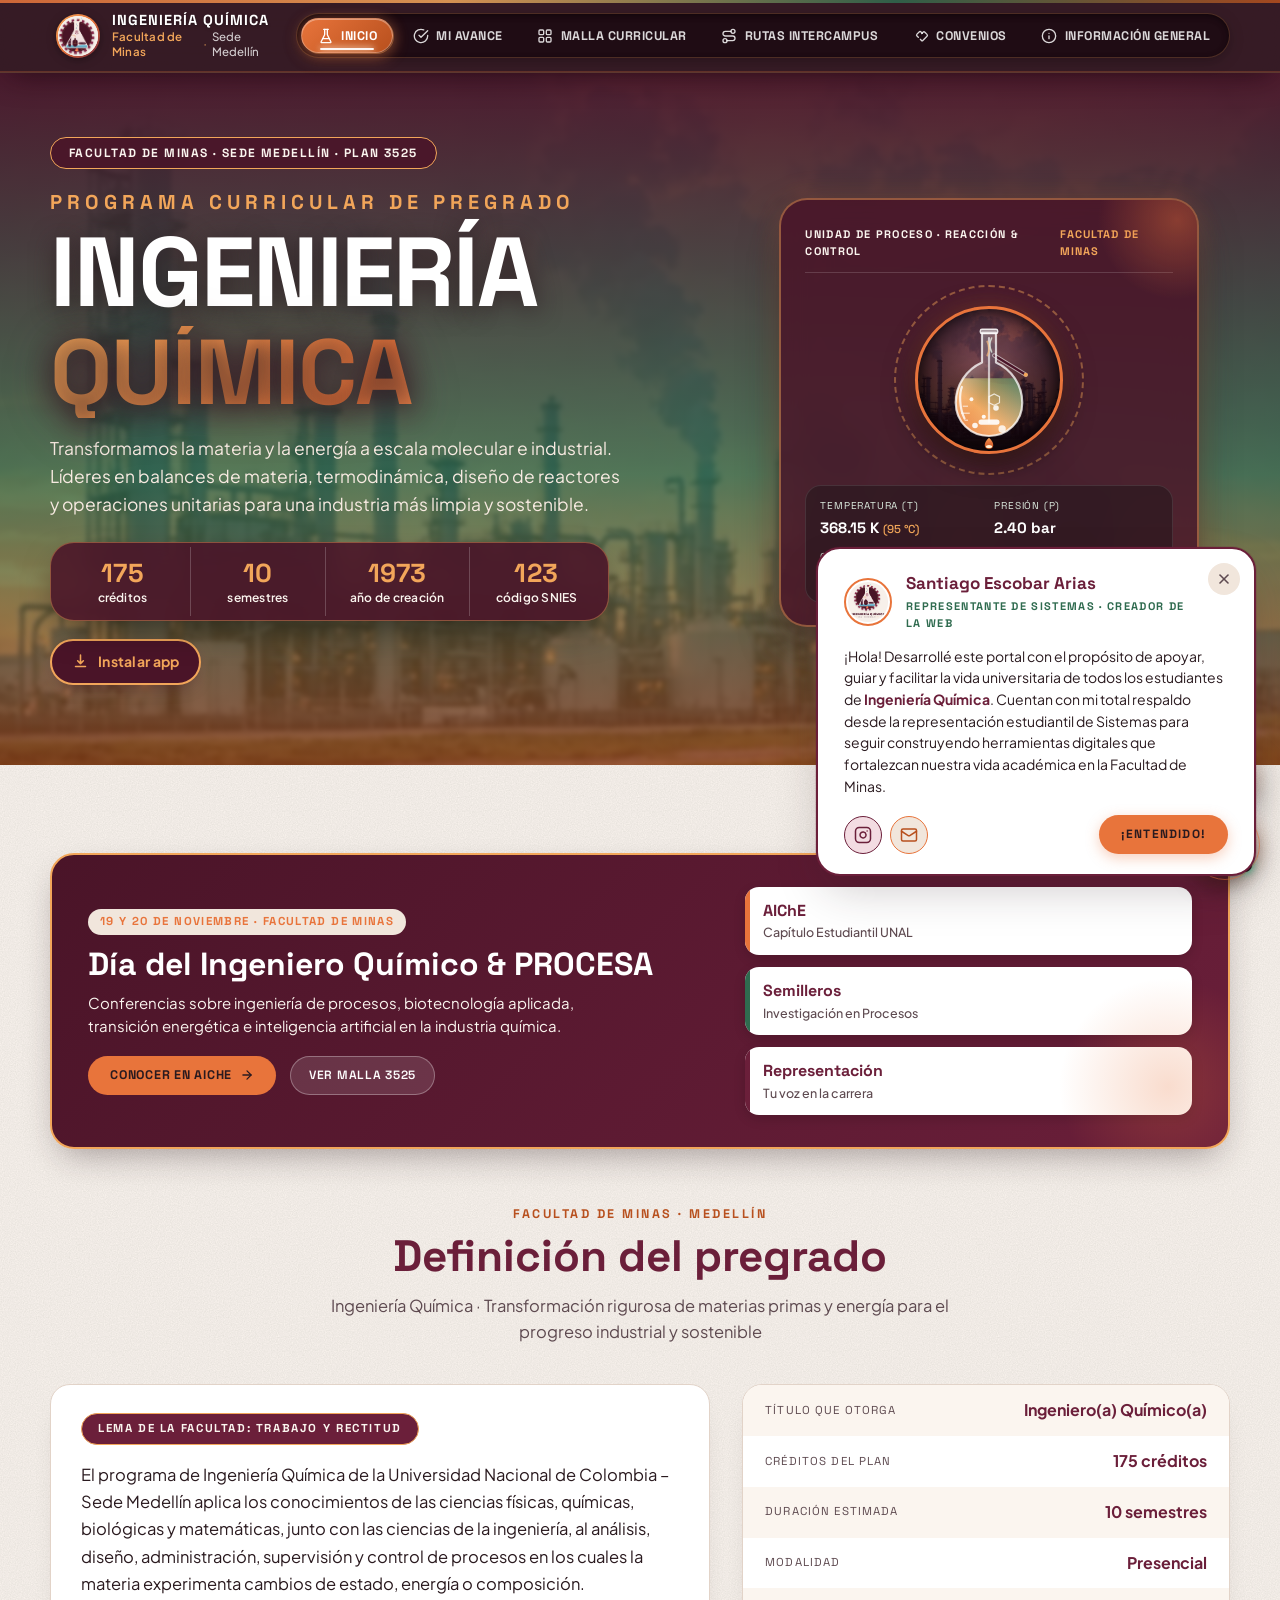
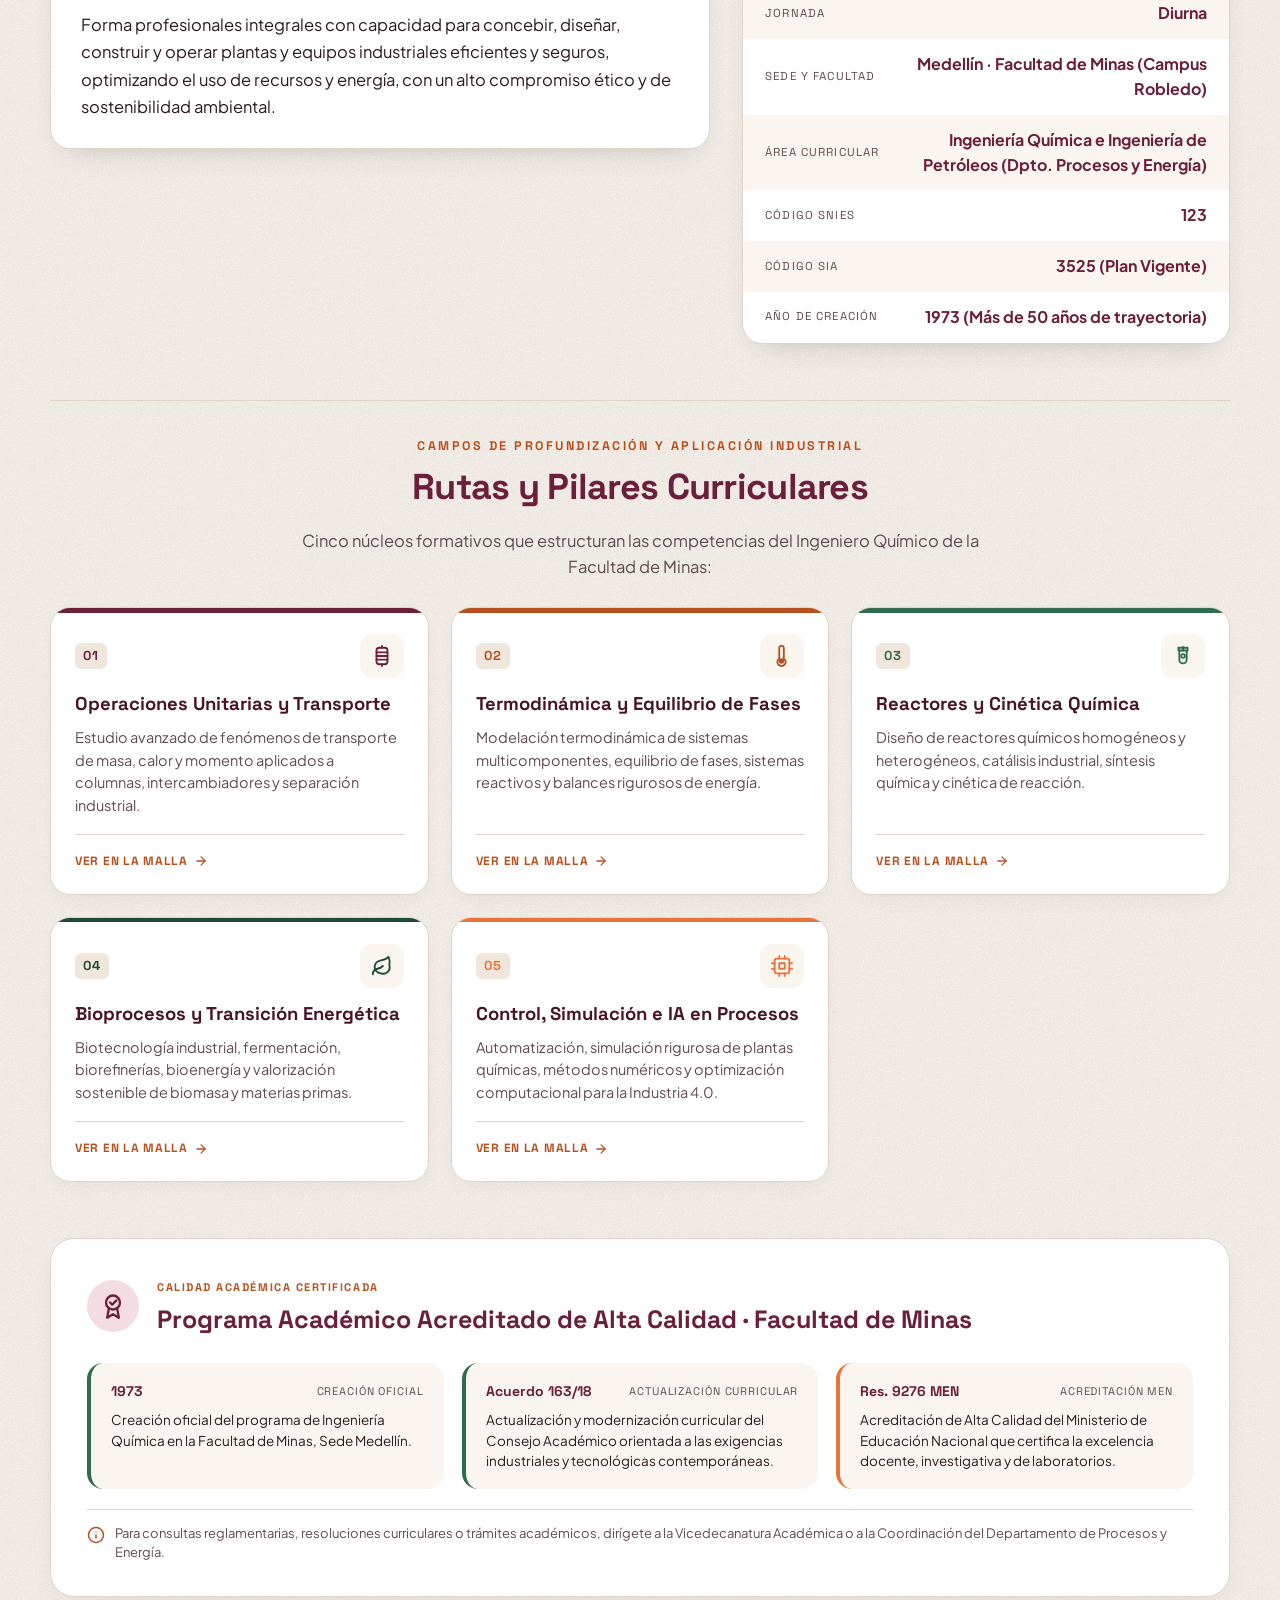
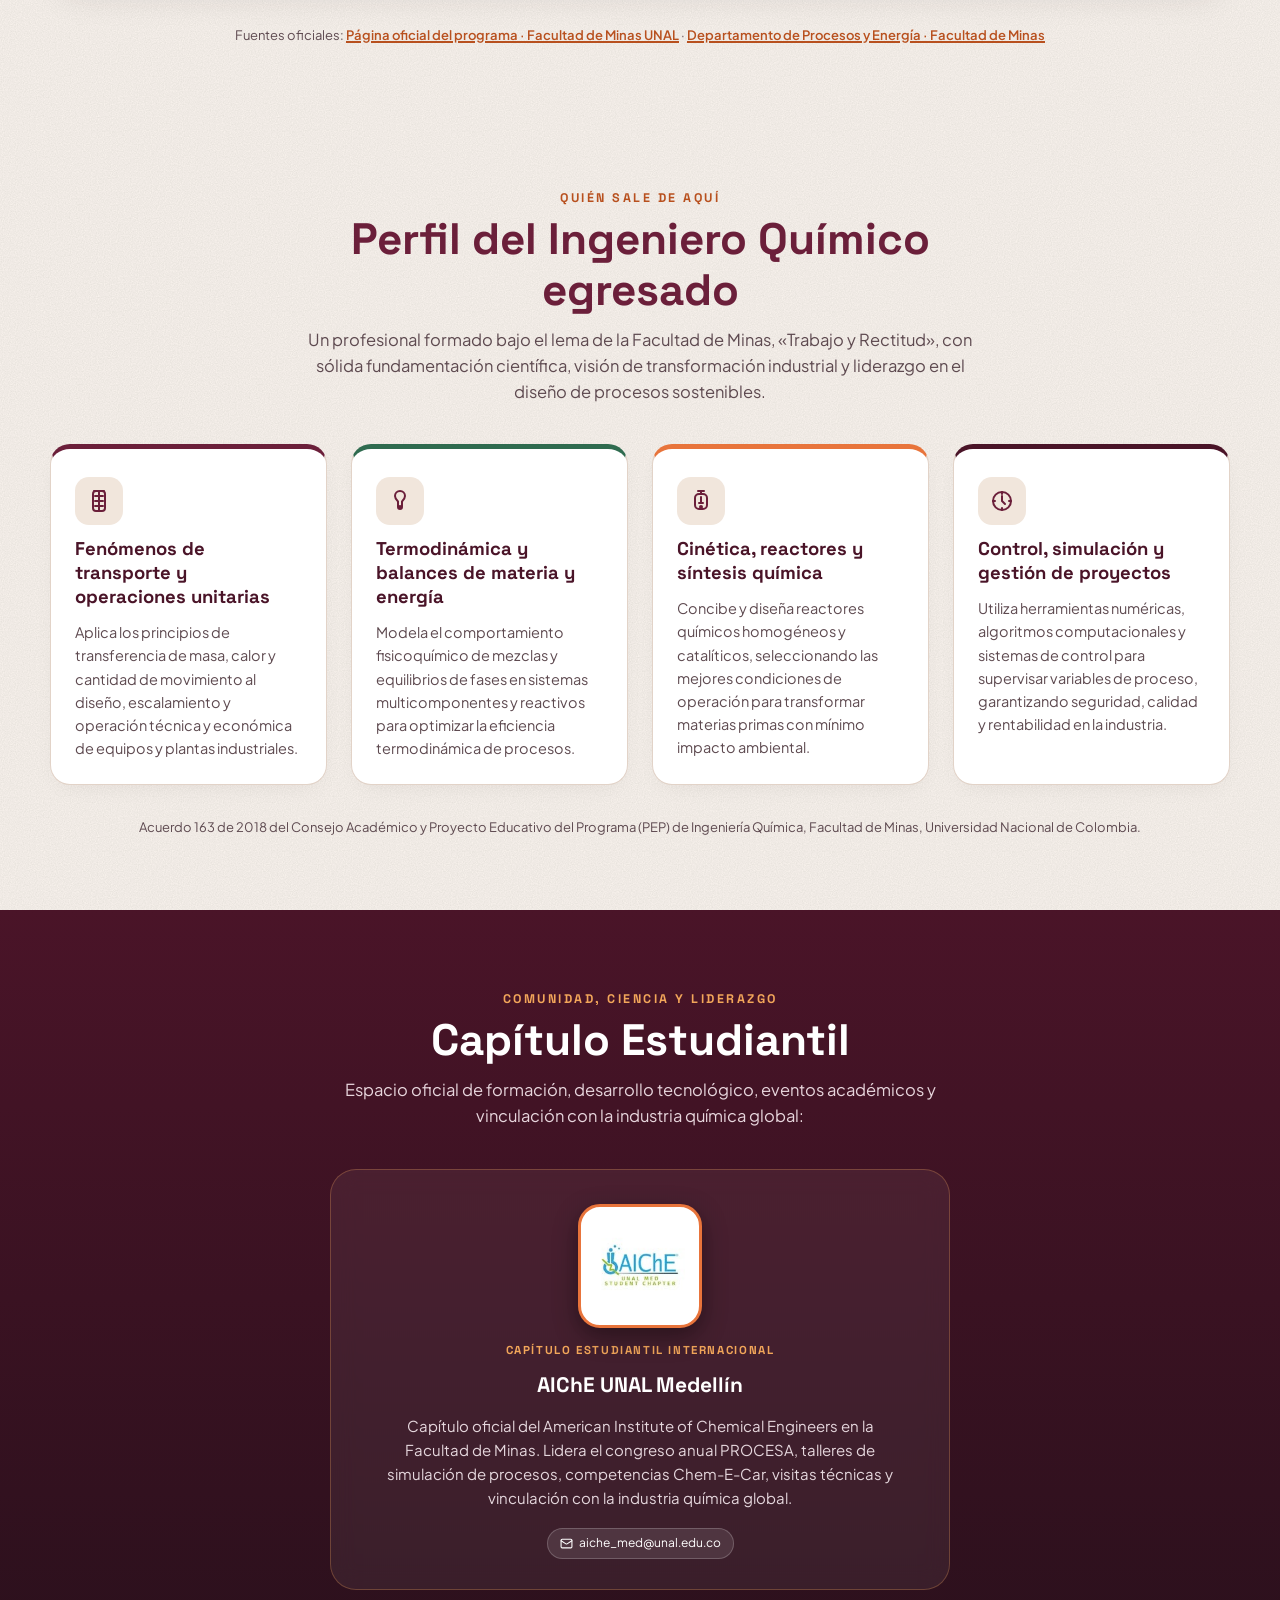
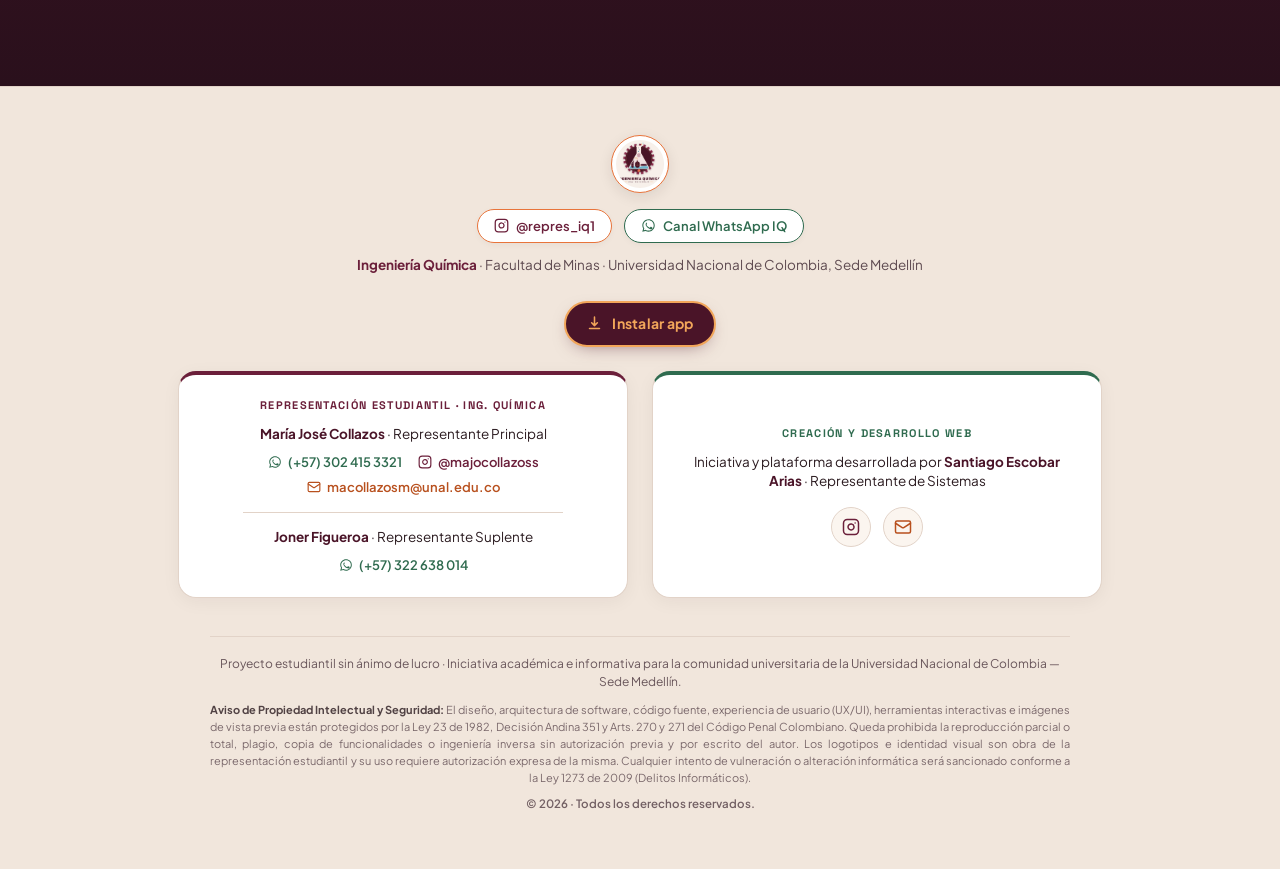
==== commit 03d17f1a: "integración sofia + boton instalar" ====
--- a/index.html
+++ b/index.html
@@ -6,11 +6,18 @@
   <title>Ingeniería Química · UNAL Medellín</title>
   <meta name="description" content="Portal oficial de los estudiantes de Ingeniería Química de la Facultad de Minas, Universidad Nacional de Colombia, Sede Medellín. Malla curricular interactiva Plan 3525, perfil del egresado, AIChE y semilleros.">
   <link rel="icon" type="image/png" href="img/favicon.png">
+  <link rel="manifest" href="manifest.webmanifest">
+  <meta name="theme-color" content="#6B1F3A">
+  <link rel="apple-touch-icon" href="img/app/apple-touch-icon.png">
+  <meta name="apple-mobile-web-app-capable" content="yes">
+  <meta name="apple-mobile-web-app-title" content="Química UNAL">
   <link rel="preconnect" href="https://fonts.googleapis.com">
   <link rel="preconnect" href="https://fonts.gstatic.com" crossorigin>
   <link rel="stylesheet" href="https://fonts.googleapis.com/css2?family=Plus+Jakarta+Sans:ital,wght@0,400;0,500;0,600;0,700;0,800;1,400;1,600&family=Space+Grotesk:wght@500;600;700;800&display=swap">
   <link rel="stylesheet" href="css/base.css">
   <link rel="stylesheet" href="css/inicio.css">
+  <link rel="stylesheet" href="css/sofia.css">
+  <script src="js/sofia.js" defer></script>
 </head>
 <body data-pagina="inicio">
 
@@ -194,6 +201,7 @@
   <div id="pie"></div>
 
   <script src="js/comun.js"></script>
+  <script src="js/instalar.js"></script>
   <script src="js/inicio.js"></script>
 </body>
 </html>
--- a/css/base.css
+++ b/css/base.css
@@ -838,6 +838,7 @@
 }
 .pie__tarjeta--desarrollo {
   border-top: 4px solid var(--verde);
+  justify-content: center;
 }
 
 .pie__tarjeta-sub {
@@ -890,6 +891,63 @@
 
 .pie__enlace-contacto--ig { color: var(--vino); }
 .pie__enlace-contacto--ig:hover { color: var(--naranja); }
+
+.pie__repre-bloque {
+  display: flex;
+  flex-direction: column;
+  align-items: center;
+  gap: 5px;
+  width: 100%;
+}
+
+.pie__repre-divisor {
+  width: 80%;
+  height: 1px;
+  background: var(--linea);
+  margin: 4px 0;
+}
+
+.pie__tarjeta-enlaces--iconos {
+  display: flex;
+  align-items: center;
+  justify-content: center;
+  gap: 12px;
+  margin-top: 6px;
+}
+
+.pie__enlace-icono {
+  display: inline-flex;
+  align-items: center;
+  justify-content: center;
+  width: 40px;
+  height: 40px;
+  border-radius: 50%;
+  border: 1px solid var(--linea);
+  background: var(--crema);
+  transition: transform .18s ease, background .18s ease, border-color .18s ease, color .18s ease, box-shadow .18s ease;
+  cursor: pointer;
+  text-decoration: none;
+}
+.pie__enlace-icono:hover {
+  transform: translateY(-2px);
+  box-shadow: 0 4px 12px rgba(42, 26, 31, 0.1);
+}
+.pie__enlace-icono--ig {
+  color: var(--vino);
+}
+.pie__enlace-icono--ig:hover {
+  background: var(--rosa-vino);
+  border-color: var(--vino);
+  color: var(--vino-profundo);
+}
+.pie__enlace-icono--correo {
+  color: var(--naranja-quemado);
+}
+.pie__enlace-icono--correo:hover {
+  background: var(--arena);
+  border-color: var(--naranja);
+  color: var(--vino);
+}
 
 
 /* ---------- 7. Mensaje flotante de bienvenida (Modal oficial) ---------- */
@@ -1013,11 +1071,18 @@
   font-weight: 700;
 }
 
+.toast-autor__fila-inferior {
+  display: flex;
+  align-items: center;
+  justify-content: space-between;
+  gap: 12px;
+  margin-top: 4px;
+}
+
 .toast-autor__pildoras {
   display: flex;
-  flex-wrap: wrap;
+  align-items: center;
   gap: 8px;
-  margin-top: 2px;
 }
 
 .toast-autor__pildora {
@@ -1032,6 +1097,14 @@
   transition: transform .15s, box-shadow .15s;
 }
 .toast-autor__pildora:hover { transform: translateY(-1px); }
+
+.toast-autor__pildora--icono-solo {
+  width: 38px;
+  height: 38px;
+  padding: 0;
+  justify-content: center;
+  border-radius: 50%;
+}
 
 .toast-autor__pildora--wpp {
   background: var(--verde-salvia);
@@ -1062,7 +1135,7 @@
   text-transform: uppercase;
   cursor: pointer;
   width: fit-content;
-  margin-top: 4px;
+  margin-top: 0;
   box-shadow: 0 4px 14px rgba(232, 116, 59, 0.35);
   transition: background .15s, transform .1s;
 }
@@ -1191,6 +1264,14 @@
   .toast-autor__tarjeta {
     padding: 18px 18px 16px;
   }
+  .toast-autor__fila-inferior {
+    flex-direction: column-reverse;
+    align-items: stretch;
+    gap: 12px;
+  }
+  .toast-autor__fila-inferior .toast-autor__pildoras {
+    justify-content: center;
+  }
   .toast-autor__btn-ok {
     text-align: center;
     width: 100%;
@@ -1211,3 +1292,84 @@
     font-size: 11px;
   }
 }
+
+
+/* ---------- Aviso Legal y Propiedad Intelectual ---------- */
+.pie__legal {
+  display: flex;
+  flex-direction: column;
+  align-items: center;
+  gap: 10px;
+  max-width: 860px;
+  margin: 14px auto 0;
+  padding-top: 18px;
+  border-top: 1px solid var(--linea, rgba(0, 0, 0, 0.12));
+  text-align: center;
+}
+
+.pie__legal-texto {
+  font-family: var(--letra-texto, sans-serif);
+  font-size: 12px;
+  color: var(--tinta-suave, #555555);
+  line-height: 1.5;
+  margin: 0;
+  opacity: 0.92;
+}
+
+.pie__legal-aviso {
+  font-family: var(--letra-texto, sans-serif);
+  font-size: 11px;
+  color: var(--tinta-suave, #666666);
+  line-height: 1.55;
+  margin: 0;
+  opacity: 0.8;
+  text-align: justify;
+  text-align-last: center;
+}
+
+.pie__legal-aviso strong {
+  color: var(--tinta, #222222);
+}
+
+.pie__copyright {
+  font-family: var(--letra-texto, sans-serif);
+  font-size: 11.5px;
+  font-weight: 600;
+  color: var(--tinta-suave, #555555);
+  line-height: 1.4;
+  margin: 0;
+  opacity: 0.85;
+}
+
+/* =========================================================
+   Botón "Instalar app" y su ayuda
+   ========================================================= */
+.instalar-fila { display: flex; justify-content: center; margin-top: 14px; }
+.instalar-fila--portada { justify-content: flex-start; margin: 18px 0 4px; }
+.instalar-btn {
+  display: inline-flex; align-items: center; gap: 9px;
+  padding: 10px 20px; border: 2px solid var(--ambar); border-radius: 999px;
+  background: var(--vino-profundo); color: var(--ambar);
+  font-family: var(--letra-texto); font-size: 14px; font-weight: 700; letter-spacing: .02em;
+  cursor: pointer; transition: background .15s, color .15s, transform .15s, box-shadow .15s;
+  box-shadow: 0 6px 18px -8px rgba(74, 20, 40, .55);
+}
+.instalar-btn svg { width: 17px; height: 17px; flex: none; }
+.instalar-btn:hover, .instalar-btn:focus-visible { background: var(--ambar); color: var(--vino-profundo); transform: translateY(-1px); }
+.instalar-btn:focus-visible { outline: 3px solid var(--vino-profundo); outline-offset: 3px; }
+
+.instalar-dialogo {
+  width: min(92vw, 420px); padding: 22px 24px; border: 2px solid var(--ambar); border-radius: 14px;
+  background: var(--vino-profundo); color: #e8eef7;
+  box-shadow: 0 30px 80px -20px rgba(0, 0, 0, .7);
+}
+.instalar-dialogo::backdrop { background: rgba(42, 12, 24, .75); backdrop-filter: blur(3px); }
+.instalar-dialogo__etiqueta { margin: 0 0 6px; font-size: 12px; font-weight: 600; letter-spacing: .1em; text-transform: uppercase; color: var(--ambar); }
+.instalar-dialogo__titulo { margin: 0 0 12px; font-family: var(--letra-universidad); font-size: 22px; color: #fff; }
+.instalar-dialogo__pasos { margin: 0 0 16px; padding-left: 22px; display: grid; gap: 8px; font-size: 15px; line-height: 1.5; }
+.instalar-dialogo__pasos b { color: #fff; }
+.instalar-dialogo__cerrar {
+  width: 100%; padding: 11px; border: 2px solid var(--ambar); border-radius: 999px; background: transparent;
+  color: var(--ambar); font-family: var(--letra-texto); font-size: 14px; font-weight: 700; cursor: pointer;
+}
+.instalar-dialogo__cerrar:hover, .instalar-dialogo__cerrar:focus-visible { background: var(--ambar); color: var(--vino-profundo); }
--- a/css/sofia.css
+++ b/css/sofia.css
@@ -0,0 +1,656 @@
+/* ==============================================================================
+   PORTAL WEB OFICIAL · INGENIERÍA QUÍMICA · UNAL SEDE MEDELLÍN
+   Arquitectura de software, maquetación y desarrollo integral por:
+   Santiago Escobar Arias · Representante Estudiantil de Sistemas e Informática
+   Canales Oficiales e Información de Ingeniería Química:
+   María José Collazos · Representante Estudiantil Principal
+   Joner Figueroa · Representante Estudiantil Suplente
+   Facultad de Minas — Universidad Nacional de Colombia, Sede Medellín
+   ============================================================================== */
+
+/* ---------- sofIA: Asistente Virtual Inteligente de Ingeniería Química UNAL ---------- */
+
+:root {
+  --sofia-vino-principal: #6B1F3A;
+  --sofia-vino-profundo: #4A1428;
+  --sofia-naranja-reactivo: #E8743B;
+  --sofia-naranja-quemado: #B8501E;
+  --sofia-ambar-quimico: #F2A65A;
+  --sofia-verde-bosque: #2F6B4F;
+  --sofia-fondo-tarjeta: rgba(26, 13, 20, 0.96);
+  --sofia-fondo-chat: rgba(18, 9, 14, 0.94);
+  --sofia-borde: rgba(232, 116, 59, 0.35);
+  --sofia-brillo: rgba(232, 116, 59, 0.25);
+  --sofia-texto: #FFFFFF;
+  --sofia-texto-suave: #F3DCE2;
+  --sofia-sombra: 0 20px 50px rgba(0, 0, 0, 0.8);
+}
+
+/* ==========================================================================
+   1. BOTÓN FLOTANTE (TRIGGER)
+   ========================================================================== */
+
+.sofia-flotante-wrap {
+  position: fixed;
+  bottom: 24px;
+  right: 24px;
+  z-index: 999;
+  display: flex;
+  flex-direction: column;
+  align-items: flex-end;
+  gap: 10px;
+  pointer-events: none;
+}
+
+.sofia-flotante-wrap > * {
+  pointer-events: auto;
+}
+
+/* Tooltip / Globo de bienvenida inicial */
+.sofia-globo-bienvenida {
+  display: flex;
+  align-items: center;
+  gap: 10px;
+  background: rgba(36, 17, 27, 0.96);
+  border: 1px solid var(--sofia-borde);
+  backdrop-filter: blur(12px);
+  padding: 8px 14px 8px 16px;
+  border-radius: 999px;
+  box-shadow: 0 10px 30px rgba(0, 0, 0, 0.5), 0 0 16px var(--sofia-brillo);
+  color: var(--sofia-texto);
+  font-family: var(--letra-texto, 'Plus Jakarta Sans', sans-serif);
+  font-size: 13px;
+  line-height: 1.25;
+  cursor: pointer;
+  animation: sofiaGloboEntrar 0.4s cubic-bezier(0.16, 1, 0.3, 1);
+  transition: transform 0.2s, background 0.2s;
+  max-width: 295px;
+}
+
+.sofia-globo-bienvenida:hover {
+  transform: translateY(-2px);
+  background: rgba(56, 22, 37, 0.98);
+}
+
+.sofia-globo-texto {
+  color: #FFFFFF !important;
+}
+
+.sofia-globo-texto strong {
+  color: var(--sofia-ambar-quimico) !important;
+  font-weight: 700;
+}
+
+.sofia-globo-cerrar {
+  background: transparent;
+  border: none;
+  color: var(--sofia-texto-suave);
+  font-size: 14px;
+  padding: 2px 4px;
+  cursor: pointer;
+  border-radius: 50%;
+  display: flex;
+  align-items: center;
+  justify-content: center;
+  transition: color 0.15s, transform 0.15s;
+}
+
+.sofia-globo-cerrar:hover {
+  color: var(--sofia-ambar-quimico);
+  transform: scale(1.15);
+}
+
+/* Botón disparador circular */
+.sofia-boton {
+  position: relative;
+  width: 62px;
+  height: 62px;
+  border-radius: 50%;
+  background: linear-gradient(135deg, #4A1428 0%, #6B1F3A 50%, #B8501E 100%);
+  border: 2px solid var(--sofia-naranja-reactivo);
+  box-shadow: 0 8px 24px rgba(0, 0, 0, 0.6), 0 0 20px rgba(232, 116, 59, 0.4);
+  cursor: pointer;
+  display: flex;
+  align-items: center;
+  justify-content: center;
+  color: #FFFFFF;
+  padding: 0;
+  transition: transform 0.25s cubic-bezier(0.34, 1.56, 0.64, 1), box-shadow 0.25s ease;
+  outline: none;
+}
+
+.sofia-boton:hover {
+  transform: scale(1.08);
+  box-shadow: 0 12px 32px rgba(0, 0, 0, 0.7), 0 0 30px rgba(232, 116, 59, 0.65);
+}
+
+.sofia-boton:active {
+  transform: scale(0.95);
+}
+
+/* Halo orbital pulsante */
+.sofia-boton__halo {
+  position: absolute;
+  inset: -6px;
+  border-radius: 50%;
+  border: 1.5px solid var(--sofia-naranja-reactivo);
+  opacity: 0.6;
+  animation: sofiaRadarHalo 2.6s infinite ease-out;
+  pointer-events: none;
+}
+
+/* Punto verde 'en línea' */
+.sofia-boton__badge {
+  position: absolute;
+  bottom: 2px;
+  right: 2px;
+  width: 14px;
+  height: 14px;
+  border-radius: 50%;
+  background: #10B981;
+  border: 2px solid #1A0D14;
+  box-shadow: 0 0 8px #10B981;
+}
+
+/* ==========================================================================
+   2. VENTANA DEL CHATBOT
+   ========================================================================== */
+
+.sofia-ventana {
+  position: fixed;
+  bottom: 96px;
+  right: 24px;
+  width: 410px;
+  max-width: calc(100vw - 32px);
+  height: 620px;
+  max-height: calc(100vh - 120px);
+  background: var(--sofia-fondo-tarjeta);
+  border: 1px solid var(--sofia-borde);
+  border-radius: 20px;
+  backdrop-filter: blur(20px);
+  box-shadow: var(--sofia-sombra), 0 0 35px rgba(232, 116, 59, 0.15);
+  display: flex;
+  flex-direction: column;
+  overflow: hidden;
+  z-index: 1000;
+  font-family: var(--letra-texto, 'Plus Jakarta Sans', sans-serif);
+  color: var(--sofia-texto);
+  opacity: 0;
+  pointer-events: none;
+  transform: translateY(20px) scale(0.96);
+  transform-origin: bottom right;
+  transition: opacity 0.25s cubic-bezier(0.16, 1, 0.3, 1),
+              transform 0.25s cubic-bezier(0.16, 1, 0.3, 1),
+              width 0.3s ease,
+              height 0.3s ease;
+}
+
+.sofia-ventana.is-abierta {
+  opacity: 1;
+  pointer-events: auto;
+  transform: translateY(0) scale(1);
+}
+
+.sofia-ventana.is-maximizada {
+  width: 760px;
+  height: 840px;
+  max-width: calc(100vw - 32px);
+  max-height: calc(100vh - 110px);
+}
+
+/* 2.1 CABECERA */
+.sofia-cabecera {
+  display: flex;
+  align-items: center;
+  justify-content: space-between;
+  padding: 14px 18px;
+  background: linear-gradient(135deg, rgba(74, 20, 40, 0.95) 0%, rgba(107, 31, 58, 0.95) 60%, rgba(184, 80, 30, 0.9) 100%);
+  border-bottom: 1px solid var(--sofia-borde);
+  user-select: none;
+}
+
+.sofia-cabecera__info {
+  display: flex;
+  align-items: center;
+  gap: 12px;
+}
+
+.sofia-cabecera__avatar {
+  position: relative;
+  width: 44px;
+  height: 44px;
+  border-radius: 50%;
+  background: radial-gradient(circle, #E8743B 0%, #6B1F3A 70%, #1A0D14 100%);
+  border: 1.5px solid var(--sofia-naranja-reactivo);
+  display: flex;
+  align-items: center;
+  justify-content: center;
+  box-shadow: 0 0 16px rgba(232, 116, 59, 0.4);
+}
+
+.sofia-cabecera__titulos {
+  display: flex;
+  flex-direction: column;
+  gap: 2px;
+}
+
+.sofia-cabecera__nombre-fila {
+  display: flex;
+  align-items: center;
+  gap: 8px;
+}
+
+.sofia-cabecera__nombre {
+  font-family: var(--letra-datos, 'Space Grotesk', sans-serif);
+  font-weight: 700;
+  font-size: 16px;
+  color: #FFFFFF !important;
+  letter-spacing: -0.3px;
+}
+
+.sofia-cabecera__tag {
+  font-size: 10px;
+  font-weight: 700;
+  text-transform: uppercase;
+  letter-spacing: 0.5px;
+  background: rgba(232, 116, 59, 0.25);
+  color: var(--sofia-ambar-quimico) !important;
+  border: 1px solid rgba(232, 116, 59, 0.5);
+  padding: 1px 6px;
+  border-radius: 6px;
+}
+
+.sofia-cabecera__estado {
+  font-size: 11.5px;
+  color: var(--sofia-texto-suave);
+  display: flex;
+  align-items: center;
+  gap: 5px;
+}
+
+.sofia-cabecera__punto {
+  width: 7px;
+  height: 7px;
+  border-radius: 50%;
+  background: #10B981;
+  display: inline-block;
+  box-shadow: 0 0 6px #10B981;
+}
+
+.sofia-cabecera__acciones {
+  display: flex;
+  align-items: center;
+  gap: 4px;
+}
+
+.sofia-accion-btn {
+  background: transparent;
+  border: none;
+  color: var(--sofia-texto-suave);
+  width: 32px;
+  height: 32px;
+  border-radius: 8px;
+  cursor: pointer;
+  display: flex;
+  align-items: center;
+  justify-content: center;
+  transition: background 0.15s, color 0.15s;
+}
+
+.sofia-accion-btn:hover {
+  background: rgba(255, 255, 255, 0.12);
+  color: #FFFFFF;
+}
+
+/* 2.2 CUERPO DE MENSAJES */
+.sofia-cuerpo {
+  flex: 1;
+  overflow-y: auto;
+  padding: 16px;
+  background: var(--sofia-fondo-chat);
+  display: flex;
+  flex-direction: column;
+  gap: 14px;
+  scrollbar-width: thin;
+  scrollbar-color: rgba(232, 116, 59, 0.4) transparent;
+}
+
+.sofia-cuerpo::-webkit-scrollbar {
+  width: 6px;
+}
+.sofia-cuerpo::-webkit-scrollbar-thumb {
+  background: rgba(232, 116, 59, 0.4);
+  border-radius: 4px;
+}
+
+.sofia-mensajes {
+  display: flex;
+  flex-direction: column;
+  gap: 12px;
+}
+
+/* Burbuja individual */
+.sofia-mensaje {
+  display: flex;
+  flex-direction: column;
+  gap: 4px;
+  max-width: 88%;
+  animation: sofiaMensajeEntrar 0.25s cubic-bezier(0.16, 1, 0.3, 1);
+}
+
+.sofia-mensaje--sofia {
+  align-self: flex-start;
+}
+
+.sofia-mensaje--usuario {
+  align-self: flex-end;
+}
+
+.sofia-burbuja {
+  padding: 12px 15px;
+  border-radius: 16px;
+  font-size: 13.5px;
+  line-height: 1.5;
+  word-break: break-word;
+  position: relative;
+  color: #FFFFFF !important;
+}
+
+.sofia-mensaje--sofia .sofia-burbuja {
+  background: rgba(38, 18, 28, 0.92);
+  border: 1px solid rgba(232, 116, 59, 0.3);
+  color: #FFFFFF !important;
+  border-bottom-left-radius: 4px;
+  box-shadow: 0 4px 16px rgba(0, 0, 0, 0.4);
+}
+
+.sofia-mensaje--usuario .sofia-burbuja {
+  background: linear-gradient(135deg, #6B1F3A 0%, #B8501E 100%);
+  border: 1px solid rgba(232, 116, 59, 0.6);
+  color: #FFFFFF !important;
+  border-bottom-right-radius: 4px;
+  box-shadow: 0 4px 14px rgba(184, 80, 30, 0.35);
+}
+
+.sofia-burbuja p {
+  margin: 0 0 8px 0;
+  color: #FFFFFF !important;
+}
+.sofia-burbuja p:last-child {
+  margin-bottom: 0;
+}
+
+.sofia-burbuja strong {
+  color: var(--sofia-ambar-quimico) !important;
+  font-weight: 700;
+}
+
+.sofia-burbuja ul, .sofia-burbuja ol {
+  margin: 6px 0 8px 0;
+  padding-left: 20px;
+  color: #FFFFFF !important;
+}
+.sofia-burbuja li {
+  margin-bottom: 4px;
+  color: #FFFFFF !important;
+}
+
+.sofia-burbuja a {
+  color: var(--sofia-ambar-quimico) !important;
+  text-decoration: underline;
+  text-underline-offset: 3px;
+  font-weight: 600;
+  transition: opacity 0.15s;
+}
+.sofia-burbuja a:hover {
+  opacity: 0.8;
+}
+
+.sofia-burbuja code {
+  background: rgba(0, 0, 0, 0.4);
+  color: #FFE082;
+  padding: 1px 5px;
+  border-radius: 4px;
+  font-size: 12px;
+  font-family: monospace;
+}
+
+.sofia-mensaje__hora {
+  font-size: 10px;
+  color: var(--sofia-texto-suave);
+  padding: 0 4px;
+}
+
+.sofia-mensaje--usuario .sofia-mensaje__hora {
+  text-align: right;
+}
+
+/* Indicador de escritura (Thinking indicator) */
+.sofia-mensaje--escritura .sofia-burbuja {
+  display: flex;
+  align-items: center;
+  gap: 5px;
+  padding: 14px 18px;
+}
+
+.sofia-punto-ola {
+  width: 7px;
+  height: 7px;
+  border-radius: 50%;
+  background: var(--sofia-naranja-reactivo);
+  animation: sofiaOndaPuntos 1.4s infinite ease-in-out both;
+}
+.sofia-punto-ola:nth-child(1) { animation-delay: -0.32s; }
+.sofia-punto-ola:nth-child(2) { animation-delay: -0.16s; }
+
+/* 2.3 CHIPS DE RESPUESTA RÁPIDA (SUGERENCIAS) */
+.sofia-chips-contenedor {
+  display: flex;
+  flex-wrap: wrap;
+  gap: 6px;
+  margin-top: 8px;
+}
+
+.sofia-chip {
+  background: rgba(46, 22, 34, 0.85);
+  border: 1px solid rgba(232, 116, 59, 0.35);
+  color: var(--sofia-texto) !important;
+  padding: 6px 12px;
+  border-radius: 999px;
+  font-size: 12px;
+  font-weight: 500;
+  cursor: pointer;
+  transition: all 0.18s ease;
+  user-select: none;
+  font-family: var(--letra-texto, 'Plus Jakarta Sans', sans-serif);
+}
+
+.sofia-chip:hover {
+  background: rgba(107, 31, 58, 0.95);
+  border-color: var(--sofia-naranja-reactivo);
+  color: #FFFFFF !important;
+  transform: translateY(-1.5px);
+  box-shadow: 0 4px 12px rgba(232, 116, 59, 0.25);
+}
+
+/* 2.4 TARJETAS DE ENLACE RÁPIDO */
+.sofia-enlaces-contenedor {
+  display: flex;
+  flex-direction: column;
+  gap: 6px;
+  margin-top: 8px;
+}
+
+.sofia-enlace-card {
+  display: flex;
+  align-items: center;
+  justify-content: space-between;
+  background: rgba(46, 22, 34, 0.7);
+  border: 1px solid rgba(232, 116, 59, 0.25);
+  padding: 8px 12px;
+  border-radius: 10px;
+  text-decoration: none;
+  color: #FFFFFF !important;
+  font-size: 12.5px;
+  transition: background 0.15s, border-color 0.15s;
+}
+
+.sofia-enlace-card:hover {
+  background: rgba(107, 31, 58, 0.8);
+  border-color: var(--sofia-naranja-reactivo);
+}
+
+.sofia-enlace-card__icono {
+  display: flex;
+  align-items: center;
+  color: var(--sofia-ambar-quimico);
+}
+
+/* 2.5 PIE / BARRA DE ENTRADA */
+.sofia-pie {
+  padding: 12px 16px 14px 16px;
+  background: rgba(22, 10, 17, 0.98);
+  border-top: 1px solid var(--sofia-borde);
+  display: flex;
+  flex-direction: column;
+  gap: 6px;
+}
+
+.sofia-formulario {
+  display: flex;
+  align-items: center;
+  gap: 8px;
+  background: rgba(36, 17, 27, 0.95);
+  border: 1px solid rgba(232, 116, 59, 0.35);
+  border-radius: 14px;
+  padding: 4px 6px 4px 14px;
+  transition: border-color 0.2s, box-shadow 0.2s;
+}
+
+.sofia-formulario:focus-within {
+  border-color: var(--sofia-naranja-reactivo);
+  box-shadow: 0 0 14px rgba(232, 116, 59, 0.35);
+}
+
+.sofia-input {
+  flex: 1;
+  background: transparent;
+  border: none;
+  outline: none;
+  color: #FFFFFF !important;
+  font-size: 13.5px;
+  font-family: inherit;
+  padding: 8px 0;
+}
+
+.sofia-input::placeholder {
+  color: rgba(243, 220, 226, 0.55);
+}
+
+.sofia-btn-enviar {
+  width: 38px;
+  height: 38px;
+  border-radius: 10px;
+  background: linear-gradient(135deg, #E8743B 0%, #B8501E 100%);
+  border: 1px solid rgba(232, 116, 59, 0.8);
+  color: #FFFFFF;
+  cursor: pointer;
+  display: flex;
+  align-items: center;
+  justify-content: center;
+  transition: transform 0.15s, opacity 0.15s, box-shadow 0.15s;
+  flex-shrink: 0;
+}
+
+.sofia-btn-enviar:hover:not(:disabled) {
+  transform: scale(1.05);
+  box-shadow: 0 0 12px rgba(232, 116, 59, 0.6);
+}
+
+.sofia-btn-enviar:disabled {
+  opacity: 0.4;
+  cursor: not-allowed;
+}
+
+.sofia-subtexto {
+  font-size: 10.5px;
+  color: var(--sofia-texto-suave);
+  text-align: center;
+  opacity: 0.75;
+}
+
+/* ==========================================================================
+   3. ANIMACIONES
+   ========================================================================== */
+
+@keyframes sofiaRadarHalo {
+  0% {
+    transform: scale(0.95);
+    opacity: 0.7;
+  }
+  70% {
+    transform: scale(1.35);
+    opacity: 0;
+  }
+  100% {
+    transform: scale(1.35);
+    opacity: 0;
+  }
+}
+
+@keyframes sofiaGloboEntrar {
+  from {
+    opacity: 0;
+    transform: translateY(8px) scale(0.95);
+  }
+  to {
+    opacity: 1;
+    transform: translateY(0) scale(1);
+  }
+}
+
+@keyframes sofiaMensajeEntrar {
+  from {
+    opacity: 0;
+    transform: translateY(6px);
+  }
+  to {
+    opacity: 1;
+    transform: translateY(0);
+  }
+}
+
+@keyframes sofiaOndaPuntos {
+  0%, 80%, 100% {
+    transform: scale(0);
+    opacity: 0.3;
+  }
+  40% {
+    transform: scale(1);
+    opacity: 1;
+  }
+}
+
+/* ==========================================================================
+   4. RESPONSIVE Y MÓVIL
+   ========================================================================== */
+
+@media (max-width: 640px) {
+  .sofia-flotante-wrap {
+    bottom: 16px;
+    right: 16px;
+  }
+
+  .sofia-ventana {
+    bottom: 84px;
+    right: 16px;
+    width: calc(100vw - 32px);
+    height: calc(100vh - 110px);
+    border-radius: 18px;
+  }
+
+  .sofia-globo-bienvenida {
+    max-width: 250px;
+    font-size: 12px;
+  }
+}
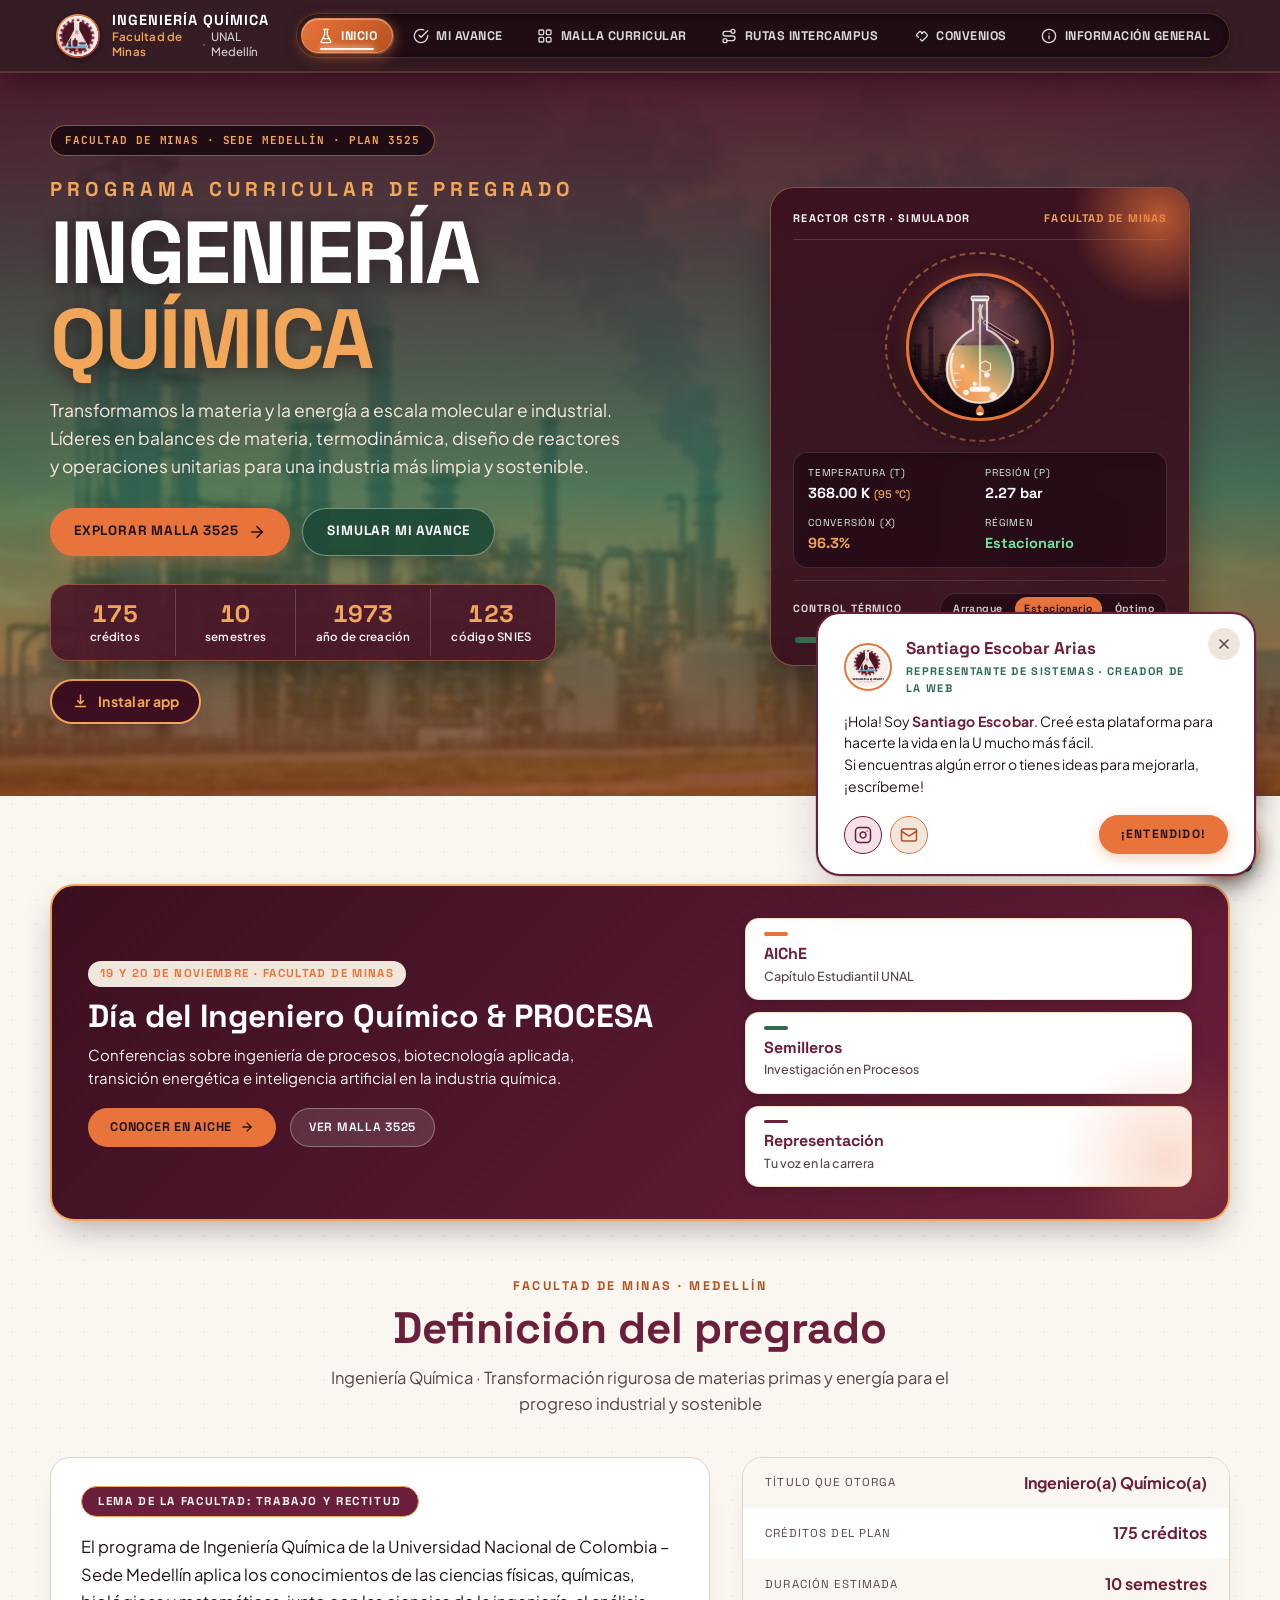
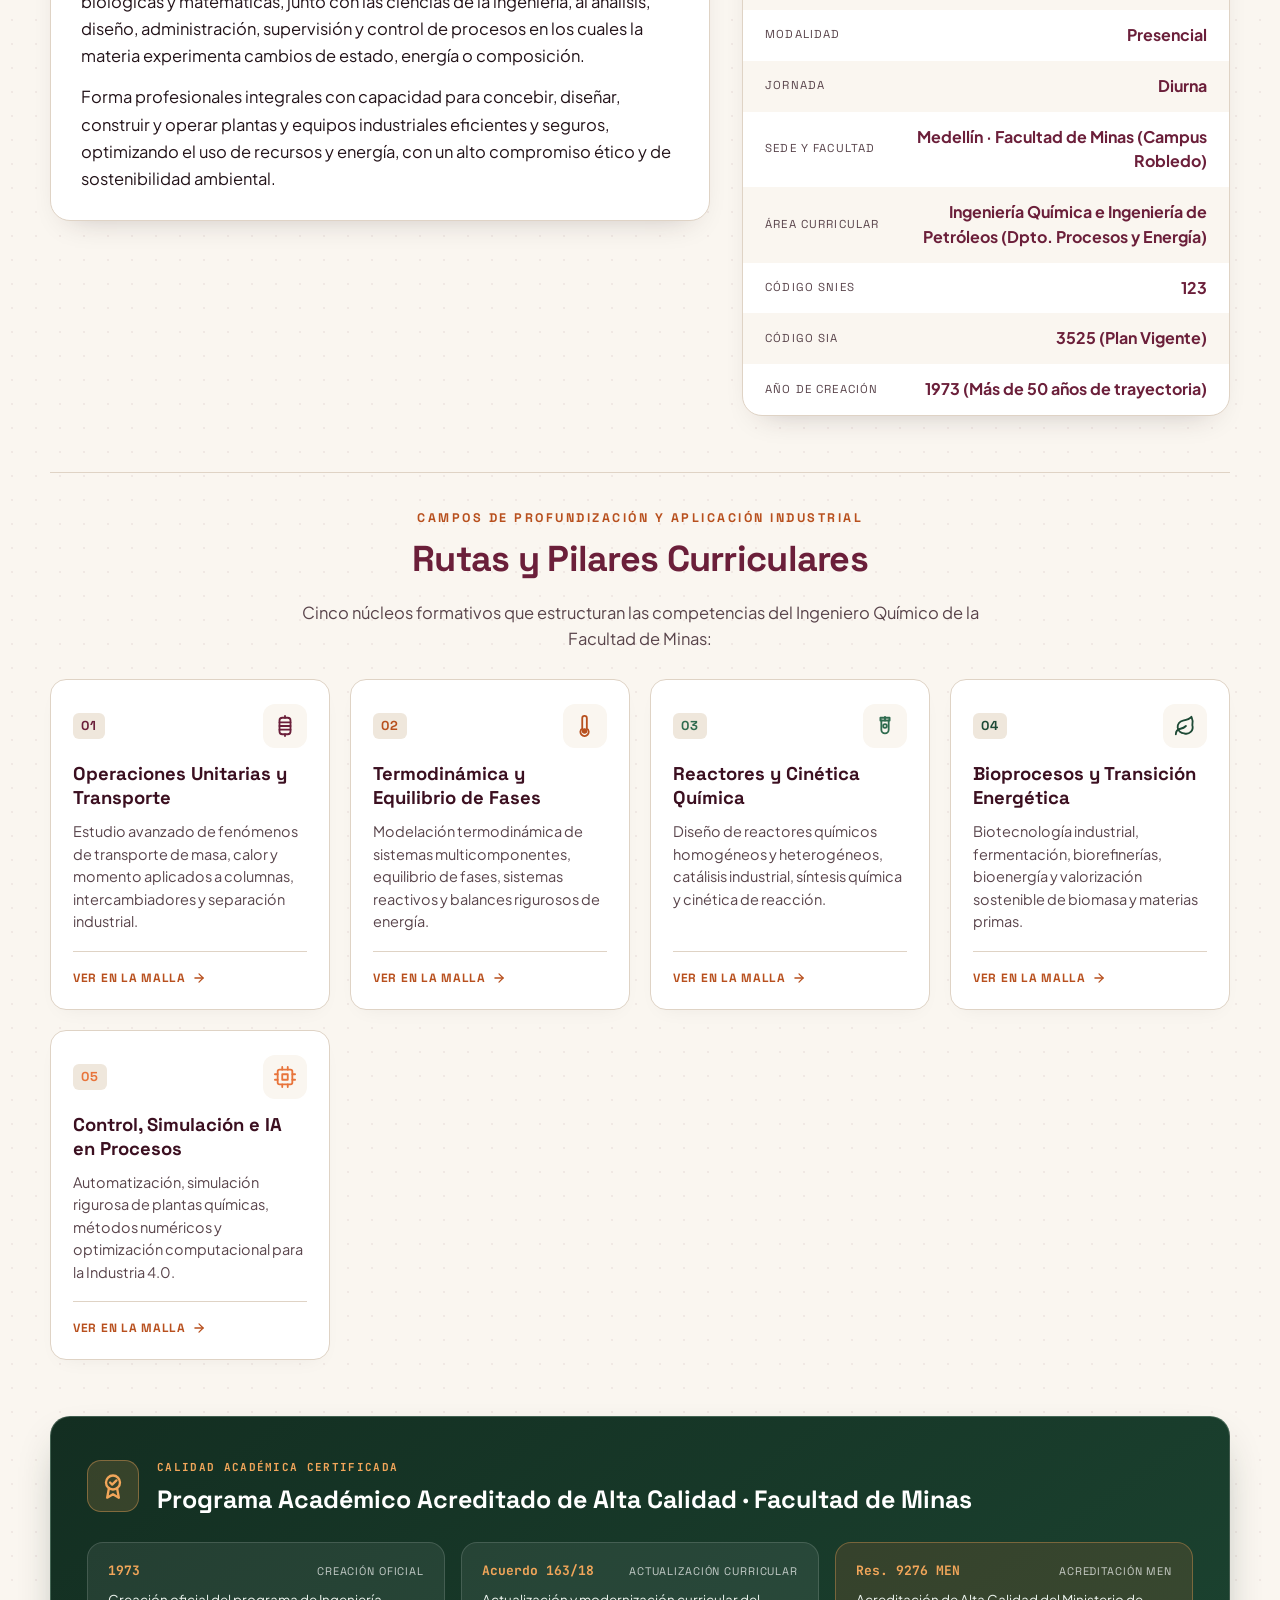
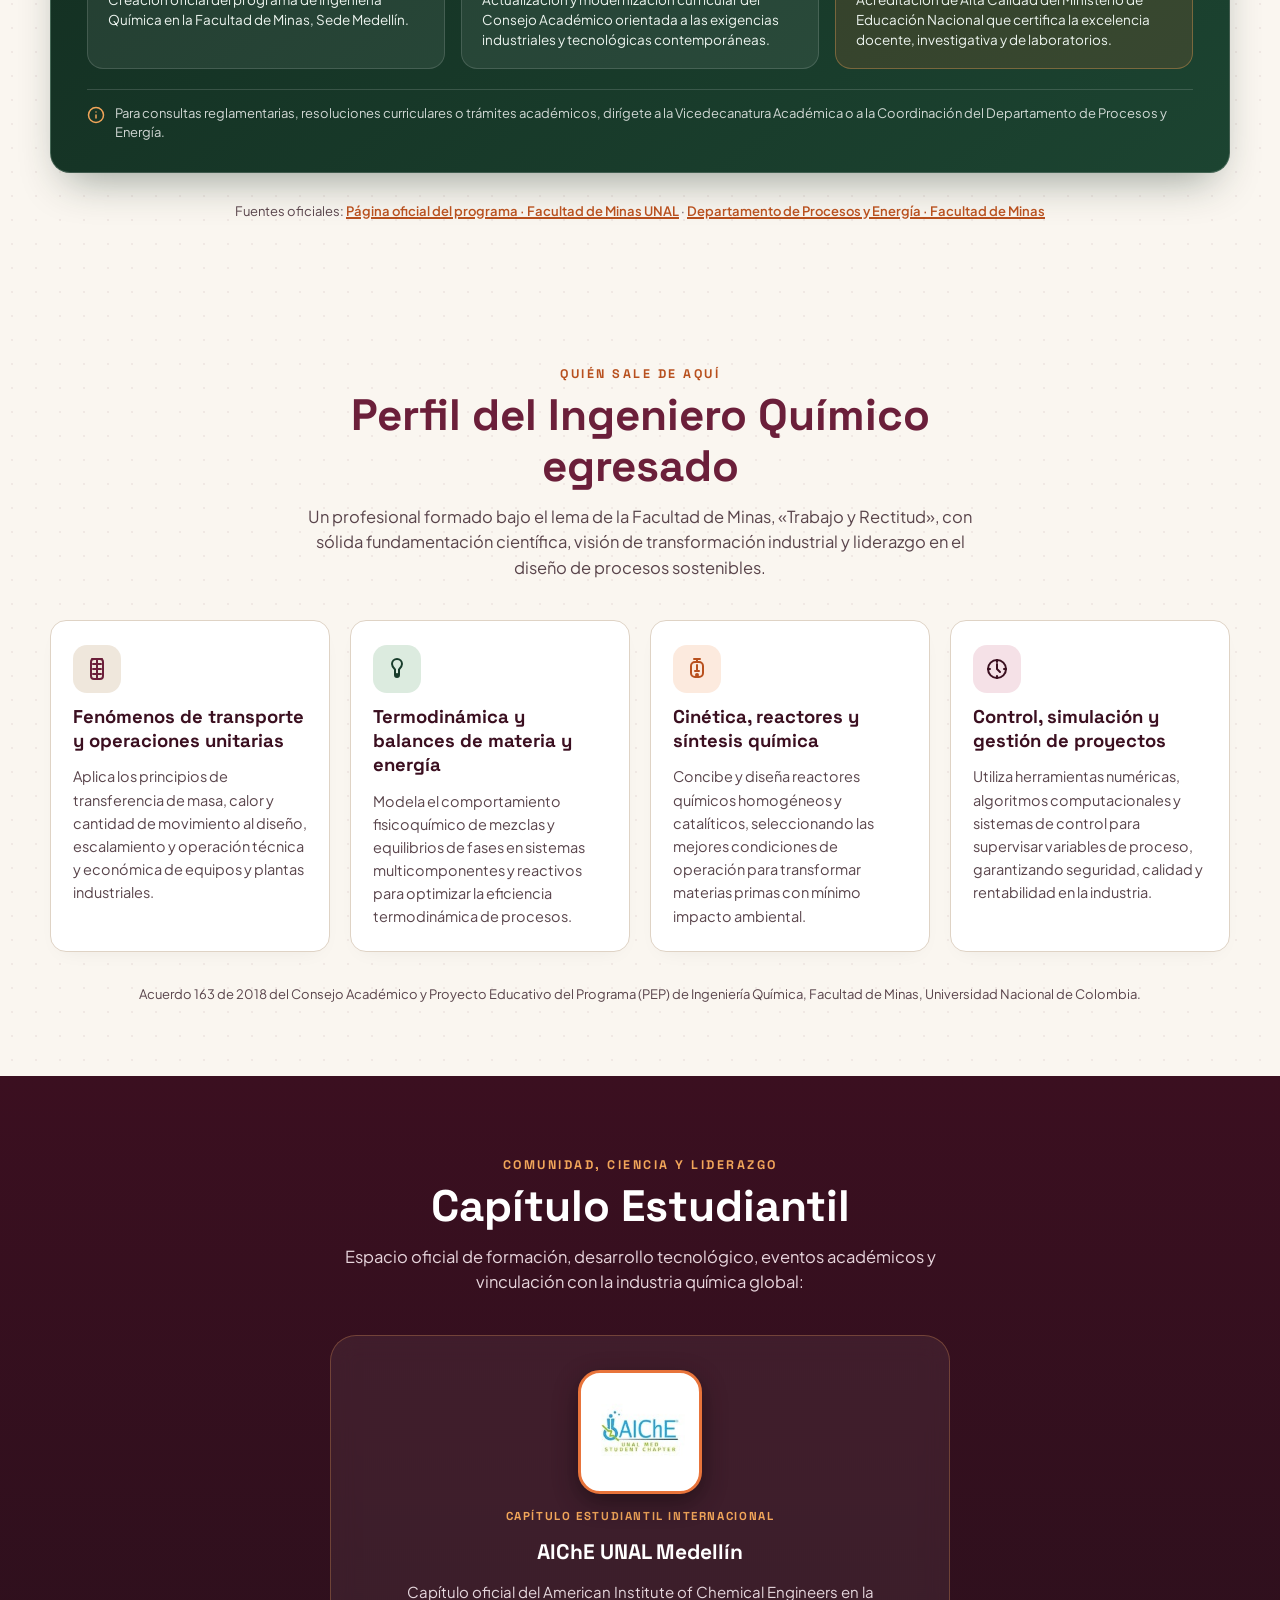
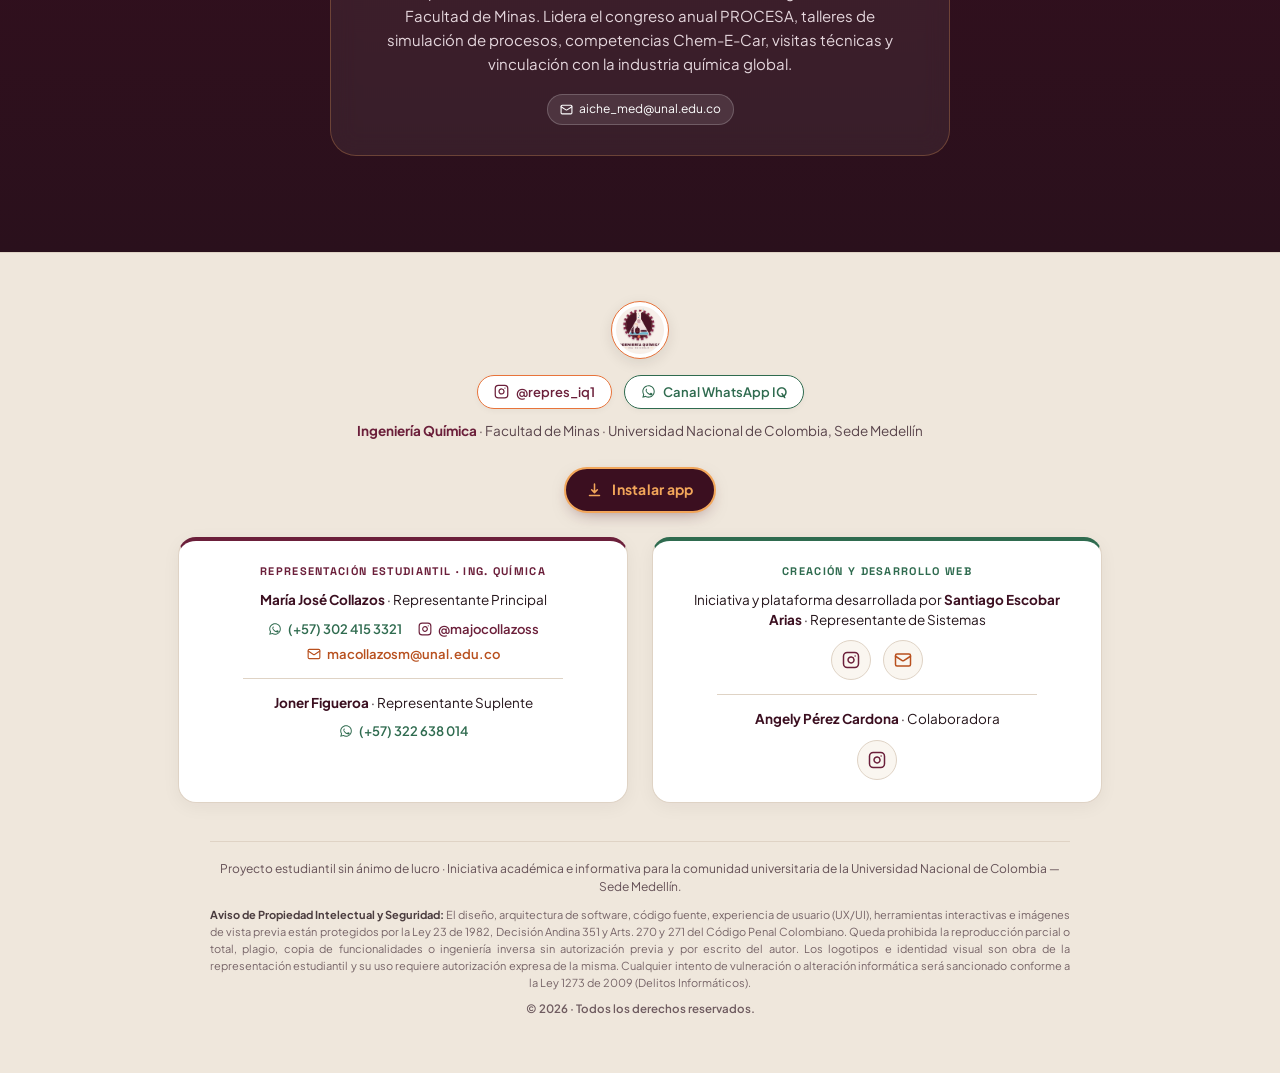
==== commit b3e15ca9: "actuakización navegación" ====
--- a/index.html
+++ b/index.html
@@ -13,7 +13,7 @@
   <meta name="apple-mobile-web-app-title" content="Química UNAL">
   <link rel="preconnect" href="https://fonts.googleapis.com">
   <link rel="preconnect" href="https://fonts.gstatic.com" crossorigin>
-  <link rel="stylesheet" href="https://fonts.googleapis.com/css2?family=Plus+Jakarta+Sans:ital,wght@0,400;0,500;0,600;0,700;0,800;1,400;1,600&family=Space+Grotesk:wght@500;600;700;800&display=swap">
+  <link rel="stylesheet" href="https://fonts.googleapis.com/css2?family=JetBrains+Mono:wght@500;700&family=Plus+Jakarta+Sans:ital,wght@0,400;0,500;0,600;0,700;0,800;1,400;1,600&family=Space+Grotesk:wght@500;600;700;800&display=swap">
   <link rel="stylesheet" href="css/base.css">
   <link rel="stylesheet" href="css/inicio.css">
   <link rel="stylesheet" href="css/sofia.css">
@@ -42,25 +42,35 @@
           Transformamos la materia y la energía a escala molecular e industrial. Líderes en balances de materia, termodinámica, diseño de reactores y operaciones unitarias para una industria más limpia y sostenible.
         </p>
 
+        <div class="portada__acciones">
+          <a class="portada__boton" href="malla.html">
+            <span>Explorar Malla 3525</span>
+            <svg viewBox="0 0 24 24" fill="none" stroke="currentColor" stroke-width="2.2" stroke-linecap="round" stroke-linejoin="round" aria-hidden="true"><line x1="5" y1="12" x2="19" y2="12"/><polyline points="12 5 19 12 12 19"/></svg>
+          </a>
+          <a class="portada__boton portada__boton--secundario" href="avance.html">
+            <span>Simular Mi Avance</span>
+          </a>
+        </div>
+
         <ul class="portada__cifras" id="portada-cifras" aria-label="Datos clave del programa"></ul>
       </div>
 
-      <!-- Columna Derecha: Cuadro de Proceso / Reactor Químico -->
-      <div class="portada__visual-iq" aria-hidden="true">
-        <div class="reactor-hero-card">
-          <div class="reactor-hero-card__glow"></div>
+      <!-- Columna Derecha: Cuadro de Proceso / Reactor Químico Interactivo -->
+      <div class="portada__visual-iq">
+        <div class="reactor-hero-card" id="reactor-simulador" style="--reactor-speed: 1; --reactor-intensity: 0.72;">
+          <div class="reactor-hero-card__glow" aria-hidden="true"></div>
           
           <div class="reactor-hero-card__header">
-            <span class="reactor-hero-card__tag">UNIDAD DE PROCESO · REACCIÓN & CONTROL</span>
+            <span class="reactor-hero-card__tag">REACTOR CSTR · SIMULADOR</span>
             <span class="reactor-hero-card__sede">FACULTAD DE MINAS</span>
           </div>
 
           <!-- Cámara de Reacción Química / Unidad de Proceso -->
-          <div class="reactor-hero-card__nucleo">
+          <div class="reactor-hero-card__nucleo" aria-hidden="true">
             <div class="reactor-hero-card__anillo-giro"></div>
             <div class="reactor-hero-card__camara" title="Simulación de proceso continuo: reacción endotérmica, mezcla y condensación">
               <!-- Reacción Química Animada (SVG + CSS) -->
-              <svg class="reaccion-quimica-svg" viewBox="0 0 160 160" fill="none" xmlns="http://www.w3.org/2000/svg" aria-label="Reacción química en reactor continuo">
+              <svg class="reaccion-quimica-svg" viewBox="0 0 160 160" fill="none" xmlns="http://www.w3.org/2000/svg">
                 <defs>
                   <!-- Gradiente del fluido en reacción: conversión de reactivos (naranja) a productos (verde bosque) -->
                   <linearGradient id="gradFluido" x1="0%" y1="100%" x2="100%" y2="0%">
@@ -150,23 +160,36 @@
           </div>
 
           <!-- Telemetría de proceso industrial en tiempo real -->
-          <div class="reactor-hero-card__telemetria">
+          <div class="reactor-hero-card__telemetria" aria-live="polite">
             <div class="telemetria-item">
               <span class="telemetria-item__etiqueta">TEMPERATURA (T)</span>
-              <strong class="telemetria-item__valor">368.15 K <small>(95 °C)</small></strong>
+              <strong class="telemetria-item__valor" id="tel-temp">368.15 K <small>(95 °C)</small></strong>
             </div>
             <div class="telemetria-item">
               <span class="telemetria-item__etiqueta">PRESIÓN (P)</span>
-              <strong class="telemetria-item__valor">2.40 bar</strong>
+              <strong class="telemetria-item__valor" id="tel-pres">2.40 bar</strong>
             </div>
             <div class="telemetria-item">
               <span class="telemetria-item__etiqueta">CONVERSIÓN (X)</span>
-              <strong class="telemetria-item__valor" style="color: var(--ambar);">98.6%</strong>
+              <strong class="telemetria-item__valor telemetria-item__valor--ambar" id="tel-conv">96.4%</strong>
             </div>
             <div class="telemetria-item">
               <span class="telemetria-item__etiqueta">RÉGIMEN</span>
-              <strong class="telemetria-item__valor" style="color: #6fe3a1;">Estacionario</strong>
-            </div>
+              <strong class="telemetria-item__valor telemetria-item__valor--estado" id="tel-regimen">Estacionario</strong>
+            </div>
+          </div>
+
+          <!-- Control interactivo de operación -->
+          <div class="reactor-control">
+            <div class="reactor-control__cabecera">
+              <label class="reactor-control__etiqueta" for="reactor-temp-slider">Control térmico</label>
+              <div class="reactor-control__modos" role="group" aria-label="Modos de operación">
+                <button type="button" class="reactor-modo" data-temp="340">Arranque</button>
+                <button type="button" class="reactor-modo is-activo" data-temp="368">Estacionario</button>
+                <button type="button" class="reactor-modo" data-temp="395">Óptimo</button>
+              </div>
+            </div>
+            <input type="range" id="reactor-temp-slider" class="reactor-control__slider" min="330" max="410" step="1" value="368" aria-label="Ajustar temperatura del reactor en Kelvin">
           </div>
         </div>
       </div>
--- a/css/base.css
+++ b/css/base.css
@@ -14,23 +14,24 @@
 /* ---------- 1. Variables y base ---------- */
 
 :root {
-  /* Paleta Oficial Ingeniería Química: Vino, bosque y naranja */
+  /* Paleta Oficial Evolucionada: Laboratorio Industrial Editorial */
+  --obsidiana: #1A0810;
   --vino: #6B1F3A;
-  --vino-profundo: #4A1428;
-  --rosa-vino: #F3DCE2;
+  --vino-profundo: #3B0F20;
+  --rosa-vino: #F5E1E7;
 
   --verde: #2F6B4F;
-  --verde-profundo: #1E4A36;
+  --verde-profundo: #193D2C;
   --verde-salvia: #DCEBDF;
 
   --naranja: #E8743B;
   --naranja-quemado: #B8501E;
   --ambar: #F2A65A;
 
-  --crema: #FBF5EF;
-  --arena: #F1E6DC;
-  --texto: #2A1A1F;
-  --texto-suave: #5E4A50;
+  --crema: #FAF6F0;
+  --arena: #EFE7DC;
+  --texto: #231319;
+  --texto-suave: #59444B;
 
   /* Aliases semánticos */
   --color-primario: var(--vino);
@@ -41,31 +42,61 @@
   --tinta: var(--texto);
   --tinta-suave: var(--texto-suave);
   --gris: #6B5B61;
-  --linea: #E2D3C8;
+  --linea: #DFD3C5;
 
   /* Colores de componentes de la malla */
   --fundamentacion: var(--verde);
   --disciplinar: var(--vino);
   --libre: var(--naranja-quemado);
 
-  /* Tipografías: Space Grotesk (precisión técnica) + Plus Jakarta Sans (legibilidad humana) */
+  /* Tipografías */
   --letra-titulo: 'Space Grotesk', -apple-system, BlinkMacSystemFont, "Segoe UI", Roboto, sans-serif;
   --letra-universidad: 'Space Grotesk', -apple-system, BlinkMacSystemFont, "Segoe UI", Roboto, sans-serif;
   --letra-texto: 'Plus Jakarta Sans', -apple-system, BlinkMacSystemFont, "Segoe UI", Roboto, sans-serif;
   --letra-estrecha: 'Space Grotesk', -apple-system, BlinkMacSystemFont, "Segoe UI", Roboto, sans-serif;
+  --letra-mono: 'JetBrains Mono', ui-monospace, SFMono-Regular, Menlo, monospace;
+
+  /* Curvas de movimiento (Design Engineering) */
+  --ease-out: cubic-bezier(0.23, 1, 0.32, 1);
+  --ease-in-out: cubic-bezier(0.77, 0, 0.175, 1);
+  --ease-drawer: cubic-bezier(0.32, 0.72, 0, 1);
+
+  /* Radios y elevación */
+  --radio-tarjeta: 16px;
+  --radio-control: 12px;
+  --radio-pill: 999px;
 }
 
 *, *::before, *::after { box-sizing: border-box; }
 [hidden] { display: none !important; }
 
-html { scroll-behavior: smooth; }
+html {
+  scroll-behavior: smooth;
+  color-scheme: light;
+  accent-color: var(--naranja);
+  scrollbar-color: var(--vino) var(--arena);
+}
+
+::selection {
+  background: rgba(232, 116, 59, 0.24);
+  color: var(--vino-profundo);
+}
+
+:focus-visible {
+  outline: 2.5px solid var(--naranja);
+  outline-offset: 3px;
+}
 
 body {
   margin: 0;
   font-family: var(--letra-texto);
   line-height: 1.55;
   color: var(--tinta);
-  background: url(../img/textura.svg), var(--papel);
+  background-color: var(--papel);
+  background-image: radial-gradient(rgba(107, 31, 58, 0.065) 1px, transparent 1px);
+  background-size: 24px 24px;
+  overflow-x: hidden;
+  -webkit-font-smoothing: antialiased;
 }
 
 h1, h2, h3, h4, p { margin: 0; }
@@ -135,26 +166,40 @@
   transition: background 0.3s ease, box-shadow 0.3s ease;
 }
 
-/* Barra de progreso / haz reactivo de transición entre pestañas */
+/* Barra de progreso de lectura (Scroll-Driven nativa con respaldo JS) */
 .barra__progreso {
   position: absolute;
   top: 0;
   left: 0;
   width: 100%;
   height: 2.5px;
-  background: linear-gradient(90deg, var(--naranja) 0%, var(--ambar) 35%, var(--verde) 70%, var(--naranja-quemado) 100%);
-  transform-origin: left;
-  opacity: 0.85;
-  transition: opacity 0.3s;
+  background: linear-gradient(90deg, var(--naranja) 0%, var(--ambar) 50%, var(--verde) 100%);
+  transform-origin: 0 50%;
+  transform: scaleX(0);
+  opacity: 0.92;
   pointer-events: none;
 }
+
+@media (prefers-reduced-motion: no-preference) {
+  @supports (animation-timeline: scroll()) {
+    @keyframes barraScrollProgreso {
+      from { transform: scaleX(0); }
+      to { transform: scaleX(1); }
+    }
+    .barra__progreso {
+      animation: barraScrollProgreso auto linear;
+      animation-timeline: scroll(root block);
+    }
+  }
+}
+
 .barra__progreso.is-activada {
-  animation: barraProgresoCarga 0.6s cubic-bezier(0.2, 0.8, 0.2, 1) forwards;
+  animation: barraProgresoCarga 0.45s var(--ease-out) forwards;
 }
 
 @keyframes barraProgresoCarga {
   0% { transform: scaleX(0); opacity: 1; }
-  60% { transform: scaleX(0.78); opacity: 1; }
+  65% { transform: scaleX(0.82); opacity: 1; }
   100% { transform: scaleX(1); opacity: 0.9; }
 }
 
@@ -470,7 +515,36 @@
   text-align: center;
   padding: 72px 0 80px;
 }
-.portada--corta .portada__contenido { padding: 48px 0 52px; }
+/* Cabeceras editoriales de módulos (.portada--corta): sin foto borrosa genérica */
+.portada--corta.foto {
+  background:
+    linear-gradient(90deg, rgba(242, 166, 90, 0.045) 1px, transparent 1px) 0 0 / 48px 48px,
+    linear-gradient(0deg, rgba(242, 166, 90, 0.045) 1px, transparent 1px) 0 0 / 48px 48px,
+    radial-gradient(circle at 85% 20%, rgba(232, 116, 59, 0.22) 0%, transparent 52%),
+    linear-gradient(135deg, #16070E 0%, #34101E 56%, #173828 100%);
+  border-bottom: 1px solid rgba(242, 166, 90, 0.28);
+}
+.portada--corta.foto::before,
+.portada--corta.foto::after {
+  display: none;
+}
+
+.portada--corta .portada__contenido {
+  padding: 40px 0 46px;
+  align-items: flex-start;
+  text-align: left;
+}
+.portada--corta .portada__logo-wrap {
+  display: none;
+}
+.portada--corta .portada__texto {
+  margin-left: 0;
+  max-width: 62ch;
+}
+.portada--corta .portada__cifras {
+  margin-top: 24px;
+  justify-content: flex-start;
+}
 
 .portada__lugar {
   display: inline-flex;
@@ -506,23 +580,21 @@
   display: inline-block;
   font-family: var(--letra-titulo);
   font-weight: 800;
-  font-size: clamp(48px, 9vw, 98px);
-  line-height: 1;
-  letter-spacing: -0.02em;
+  font-size: clamp(44px, 8.5vw, 88px);
+  line-height: 0.96;
+  letter-spacing: -0.03em;
   text-transform: uppercase;
   color: #ffffff;
-  text-shadow: 0 4px 24px rgba(42, 26, 31, 0.8);
-}
-.portada--corta .letras-varsity { font-size: clamp(40px, 7vw, 82px); }
+  text-shadow: 0 4px 20px rgba(24, 7, 15, 0.55);
+}
+.portada--corta .letras-varsity { font-size: clamp(38px, 6.5vw, 76px); }
 .letras-varsity--sub {
   display: block;
   margin-top: 4px;
-  font-size: clamp(44px, 8.5vw, 92px);
-  letter-spacing: -0.01em;
-  background: linear-gradient(135deg, var(--ambar) 0%, var(--naranja) 60%, #FFA86B 100%);
-  -webkit-background-clip: text;
-  -webkit-text-fill-color: transparent;
-  filter: drop-shadow(0 4px 18px rgba(74, 20, 40, 0.7));
+  font-size: clamp(40px, 8vw, 84px);
+  letter-spacing: -0.025em;
+  color: var(--ambar);
+  text-shadow: 0 4px 20px rgba(24, 7, 15, 0.65);
 }
 
 .portada__logo-wrap {
@@ -566,36 +638,37 @@
   display: flex;
   flex-wrap: wrap;
   justify-content: center;
-  margin: 36px 0 0;
+  margin: 32px 0 0;
   padding: 4px;
   list-style: none;
-  border: 1.5px solid rgba(242, 166, 90, .5);
-  border-radius: 24px;
-  background: rgba(74, 20, 40, .85);
+  border: 1.5px solid rgba(242, 166, 90, .45);
+  border-radius: 18px;
+  background: rgba(74, 20, 40, .86);
   backdrop-filter: blur(10px);
-  box-shadow: 0 14px 34px -10px rgba(0,0,0,0.5);
+  box-shadow: 0 14px 34px -10px rgba(0,0,0,0.45);
+  font-variant-numeric: tabular-nums;
 }
 .portada__cifras li {
   display: flex;
   flex-direction: column;
   align-items: center;
   justify-content: center;
-  min-width: 135px;
-  padding: 12px 24px;
+  min-width: 120px;
+  padding: 12px 20px;
   font-family: var(--letra-titulo);
   font-weight: 700;
-  font-size: 26px;
+  font-size: 24px;
   line-height: 1.1;
-  letter-spacing: .02em;
+  letter-spacing: .01em;
   text-transform: uppercase;
   color: var(--ambar);
 }
-.portada__cifras li + li { border-left: 1px solid rgba(255, 255, 255, .2); }
+.portada__cifras li + li { border-left: 1px solid rgba(255, 255, 255, .18); }
 .portada__cifras small {
-  margin-top: 3px;
+  margin-top: 4px;
   font-family: var(--letra-texto);
   font-weight: 600;
-  font-size: 12px;
+  font-size: 11.5px;
   letter-spacing: .02em;
   text-transform: none;
   color: var(--crema);
@@ -604,43 +677,47 @@
 .portada__boton {
   display: inline-flex;
   align-items: center;
-  gap: 12px;
-  height: 54px;
-  margin-top: 28px;
-  padding: 0 28px;
-  border-radius: 999px;
+  justify-content: center;
+  gap: 10px;
+  min-height: 48px;
+  margin-top: 24px;
+  padding: 12px 24px;
+  border-radius: var(--radio-pill);
   background: var(--naranja);
   color: var(--texto);
   font-family: var(--letra-universidad);
   font-weight: 700;
-  font-size: 14.5px;
-  letter-spacing: .08em;
+  font-size: 13.5px;
+  letter-spacing: .06em;
   text-transform: uppercase;
   text-decoration: none;
-  box-shadow: 0 8px 24px -4px rgba(232, 116, 59, .6), 0 0 0 3px rgba(242, 166, 90, 0.4);
-  transition: transform .15s, background .15s, box-shadow .15s;
+  box-shadow: 0 8px 22px -6px rgba(232, 116, 59, .55);
+  transition: transform 160ms var(--ease-out), background 160ms var(--ease-out), box-shadow 180ms var(--ease-out);
 }
 .portada__boton:hover {
   transform: translateY(-2px);
   background: var(--ambar);
-  box-shadow: 0 12px 28px -4px rgba(242, 166, 90, .75), 0 0 0 3px var(--naranja);
-}
-.portada__boton svg { width: 18px; height: 18px; color: var(--texto); }
+  box-shadow: 0 12px 26px -6px rgba(242, 166, 90, .65);
+}
+.portada__boton:active {
+  transform: scale(0.97);
+}
+.portada__boton svg { width: 18px; height: 18px; color: var(--texto); flex: none; }
 
 .portada__acciones {
   display: flex;
   flex-wrap: wrap;
   align-items: center;
   justify-content: center;
-  gap: 16px;
-  margin-top: 28px;
+  gap: 12px;
+  margin-top: 24px;
 }
 .portada__acciones .portada__boton { margin-top: 0; }
 .portada__boton--secundario {
-  background: rgba(47, 107, 79, .88);
+  background: rgba(30, 74, 54, .92);
   color: #ffffff;
-  border: 1.5px solid rgba(220, 235, 223, .5);
-  box-shadow: 0 10px 24px -10px rgba(0, 0, 0, .5);
+  border: 1.5px solid rgba(220, 235, 223, .45);
+  box-shadow: 0 10px 24px -10px rgba(0, 0, 0, .45);
 }
 .portada__boton--secundario:hover {
   background: var(--verde-profundo);
@@ -838,7 +915,6 @@
 }
 .pie__tarjeta--desarrollo {
   border-top: 4px solid var(--verde);
-  justify-content: center;
 }
 
 .pie__tarjeta-sub {
@@ -1066,6 +1142,12 @@
   color: var(--texto);
   margin: 0;
 }
+.toast-autor__destacado {
+  color: #2563eb;
+  font-weight: 800;
+  letter-spacing: 0.02em;
+}
+
 .toast-autor__mensaje strong {
   color: var(--vino);
   font-weight: 700;
@@ -1146,14 +1228,14 @@
 }
 
 
+/* ---------- Barra inferior móvil tipo App (oculta en PC) ---------- */
+.nav-movil {
+  display: none;
+}
+
 /* ---------- Responsive ---------- */
 
-@keyframes menuDesplegar {
-  from { opacity: 0; transform: translateY(-8px); }
-  to { opacity: 1; transform: translateY(0); }
-}
-
-@media (min-width: 981px) and (max-width: 1160px) {
+@media (min-width: 901px) and (max-width: 1180px) {
   .nav__item {
     padding: 7px 11px;
     font-size: 11.5px;
@@ -1164,80 +1246,77 @@
   }
 }
 
-@media (max-width: 980px) {
+@media (max-width: 900px) {
+  body {
+    padding-bottom: calc(74px + env(safe-area-inset-bottom));
+  }
   .barra__contenido {
-    min-height: 60px;
+    min-height: 56px;
     padding-block: 6px;
-  }
-  .barra__boton-menu {
-    display: inline-flex;
-    flex-shrink: 0;
+    justify-content: center;
   }
   .nav {
-    display: none;
-    position: absolute;
-    top: 100%;
+    display: none !important;
+  }
+  .nav-movil {
+    display: grid;
+    grid-template-columns: repeat(6, 1fr);
+    align-items: center;
+    position: fixed;
     left: 0;
     right: 0;
-    background: rgba(38, 11, 22, 0.98);
-    backdrop-filter: blur(20px);
-    -webkit-backdrop-filter: blur(20px);
-    border-top: 1px solid rgba(242, 166, 90, 0.2);
-    border-bottom: 3.5px solid var(--naranja);
-    box-shadow: 0 20px 40px -6px rgba(0, 0, 0, 0.75);
-    padding: 14px 16px;
+    bottom: 0;
+    z-index: 120;
+    background: rgba(24, 8, 15, 0.96);
+    backdrop-filter: blur(18px) saturate(180%);
+    -webkit-backdrop-filter: blur(18px) saturate(180%);
+    border-top: 1px solid rgba(242, 166, 90, 0.28);
+    padding: 6px 6px max(8px, env(safe-area-inset-bottom));
+    box-shadow: 0 -10px 28px -8px rgba(10, 3, 6, 0.72);
+  }
+  .nav-movil__item {
+    display: flex;
     flex-direction: column;
-    gap: 8px;
-    border-radius: 0 0 20px 20px;
-    max-height: calc(100vh - 65px);
-    overflow-y: auto;
-  }
-  .barra.is-menu-abierto .nav {
+    align-items: center;
+    justify-content: center;
+    gap: 3px;
+    min-height: 48px;
+    padding: 4px 2px;
+    border-radius: 12px;
+    color: rgba(255, 255, 255, 0.74);
+    text-decoration: none;
+    font-family: var(--letra-universidad);
+    font-size: 10px;
+    font-weight: 600;
+    letter-spacing: 0.01em;
+    transition: color 150ms var(--ease-out), background 150ms var(--ease-out), transform 120ms var(--ease-out);
+  }
+  .nav-movil__item:active {
+    transform: scale(0.93);
+  }
+  .nav-movil__icono {
     display: flex;
-    animation: menuDesplegar 0.25s cubic-bezier(0.2, 0.8, 0.2, 1);
-  }
-  .nav__glider {
-    display: none !important;
-  }
-  .nav__item {
-    width: 100%;
-    padding: 12px 18px;
-    border-radius: 12px;
-    font-size: 13px;
-    letter-spacing: 0.05em;
-    justify-content: flex-start;
-    border: 1px solid rgba(255, 255, 255, 0.1);
-    background: rgba(255, 255, 255, 0.05);
-    transition: background 0.15s, transform 0.15s, color 0.15s;
-    opacity: 0;
-    animation: slideItemMovil 0.25s ease forwards;
-  }
-  .barra.is-menu-abierto .nav__item:nth-child(2) { animation-delay: 0.04s; }
-  .barra.is-menu-abierto .nav__item:nth-child(3) { animation-delay: 0.08s; }
-  .barra.is-menu-abierto .nav__item:nth-child(4) { animation-delay: 0.12s; }
-  .barra.is-menu-abierto .nav__item:nth-child(5) { animation-delay: 0.16s; }
-  .barra.is-menu-abierto .nav__item:nth-child(6) { animation-delay: 0.20s; }
-
-  @keyframes slideItemMovil {
-    from { opacity: 0; transform: translateX(-10px); }
-    to { opacity: 1; transform: translateX(0); }
-  }
-
-  .nav__item:hover {
-    background: rgba(242, 166, 90, 0.15);
+    align-items: center;
+    justify-content: center;
+    width: 22px;
+    height: 22px;
+  }
+  .nav-movil__icono svg {
+    width: 19px;
+    height: 19px;
+  }
+  .nav-movil__etiqueta {
+    line-height: 1;
+    white-space: nowrap;
+  }
+  .nav-movil__item--activo,
+  .nav-movil__item[aria-current="page"] {
     color: var(--ambar);
-    transform: translateX(4px);
-  }
-  .nav__item--activo,
-  .nav__item[aria-current="page"] {
-    background: linear-gradient(135deg, var(--naranja) 0%, var(--naranja-quemado) 100%);
-    color: #ffffff;
-    border: 1.5px solid var(--ambar);
-    box-shadow: 0 4px 14px rgba(232, 116, 59, 0.4);
-    transform: none;
-  }
-  .nav__filamento {
-    display: none;
+    background: rgba(232, 116, 59, 0.16);
+    font-weight: 800;
+  }
+  .toast-autor {
+    bottom: calc(84px + env(safe-area-inset-bottom));
   }
 }
 
@@ -1255,7 +1334,7 @@
 
 @media (max-width: 480px) {
   .toast-autor {
-    bottom: 12px;
+    bottom: calc(82px + env(safe-area-inset-bottom));
     right: 12px;
     left: 12px;
     width: auto;
@@ -1348,14 +1427,16 @@
 .instalar-fila--portada { justify-content: flex-start; margin: 18px 0 4px; }
 .instalar-btn {
   display: inline-flex; align-items: center; gap: 9px;
+  min-height: 44px;
   padding: 10px 20px; border: 2px solid var(--ambar); border-radius: 999px;
   background: var(--vino-profundo); color: var(--ambar);
   font-family: var(--letra-texto); font-size: 14px; font-weight: 700; letter-spacing: .02em;
-  cursor: pointer; transition: background .15s, color .15s, transform .15s, box-shadow .15s;
+  cursor: pointer; transition: background 160ms var(--ease-out), color 160ms var(--ease-out), transform 150ms var(--ease-out), box-shadow 160ms var(--ease-out);
   box-shadow: 0 6px 18px -8px rgba(74, 20, 40, .55);
 }
 .instalar-btn svg { width: 17px; height: 17px; flex: none; }
 .instalar-btn:hover, .instalar-btn:focus-visible { background: var(--ambar); color: var(--vino-profundo); transform: translateY(-1px); }
+.instalar-btn:active { transform: scale(0.97); }
 .instalar-btn:focus-visible { outline: 3px solid var(--vino-profundo); outline-offset: 3px; }
 
 .instalar-dialogo {
@@ -1373,3 +1454,12 @@
   color: var(--ambar); font-family: var(--letra-texto); font-size: 14px; font-weight: 700; cursor: pointer;
 }
 .instalar-dialogo__cerrar:hover, .instalar-dialogo__cerrar:focus-visible { background: var(--ambar); color: var(--vino-profundo); }
+
+@media (prefers-reduced-motion: reduce) {
+  *, *::before, *::after {
+    animation-duration: 0.01ms !important;
+    animation-iteration-count: 1 !important;
+    transition-duration: 0.01ms !important;
+    scroll-behavior: auto !important;
+  }
+}
--- a/css/inicio.css
+++ b/css/inicio.css
@@ -14,12 +14,17 @@
 
 .portada__landing {
   display: grid;
-  grid-template-columns: 1.15fr 0.85fr;
-  align-items: center;
-  gap: 48px;
-  padding: 64px 0 76px;
+  grid-template-columns: 1.12fr 0.88fr;
+  align-items: center;
+  gap: 44px;
+  padding: 52px 0 68px;
   position: relative;
   z-index: 2;
+}
+
+@keyframes entradaHero {
+  from { opacity: 0; transform: translateY(10px); }
+  to { opacity: 1; transform: translateY(0); }
 }
 
 .portada__info {
@@ -27,20 +32,21 @@
   flex-direction: column;
   align-items: flex-start;
   text-align: left;
+  animation: entradaHero 420ms var(--ease-out) both;
 }
 
 .portada__badge-iq {
   display: inline-flex;
   align-items: center;
-  padding: 6px 18px;
+  padding: 6px 14px;
   border-radius: 999px;
-  background: rgba(74, 20, 40, 0.85);
-  border: 1.5px solid var(--ambar);
-  color: var(--crema);
-  font-family: var(--letra-universidad);
-  font-size: 12px;
-  font-weight: 700;
-  letter-spacing: .12em;
+  background: rgba(24, 8, 15, 0.85);
+  border: 1px solid rgba(242, 166, 90, 0.5);
+  color: var(--ambar);
+  font-family: var(--letra-mono);
+  font-size: 11px;
+  font-weight: 700;
+  letter-spacing: .08em;
   text-transform: uppercase;
   margin-bottom: 18px;
   backdrop-filter: blur(8px);
@@ -83,18 +89,19 @@
   position: relative;
   width: 100%;
   max-width: 420px;
-  background: rgba(74, 20, 40, 0.84);
-  border: 2px solid rgba(242, 166, 90, 0.45);
-  border-radius: 28px;
-  padding: 26px 24px 22px;
+  background: rgba(58, 15, 31, 0.9);
+  border: 1.5px solid rgba(242, 166, 90, 0.42);
+  border-radius: 24px;
+  padding: 22px 22px 20px;
   backdrop-filter: blur(14px);
-  box-shadow: 0 20px 48px -12px rgba(42, 26, 31, 0.8), 0 0 28px rgba(232, 116, 59, 0.22);
+  box-shadow: 0 22px 46px -14px rgba(24, 7, 15, 0.78);
   overflow: hidden;
-  transition: transform .3s ease, border-color .3s ease;
+  animation: entradaHero 480ms 80ms var(--ease-out) both;
+  transition: transform 220ms var(--ease-out), border-color 220ms var(--ease-out);
 }
 
 .reactor-hero-card:hover {
-  transform: translateY(-4px);
+  transform: translateY(-2px);
   border-color: var(--ambar);
 }
 
@@ -102,10 +109,11 @@
   position: absolute;
   top: -60px;
   right: -60px;
-  width: 160px;
-  height: 160px;
-  background: radial-gradient(circle, rgba(232, 116, 59, 0.4) 0%, transparent 70%);
+  width: 180px;
+  height: 180px;
+  background: radial-gradient(circle, rgba(232, 116, 59, var(--reactor-intensity, 0.45)) 0%, transparent 70%);
   pointer-events: none;
+  transition: opacity 200ms var(--ease-out);
 }
 
 .reactor-hero-card__header {
@@ -190,7 +198,7 @@
 
 /* Llama térmica inferior */
 .reaccion__llama {
-  animation: llamaFlicker 1.8s ease-in-out infinite;
+  animation: llamaFlicker calc(1.8s / var(--reactor-speed, 1)) ease-in-out infinite;
   transform-origin: 80px 158px;
 }
 @keyframes llamaFlicker {
@@ -200,7 +208,7 @@
 
 /* Ola del fluido reactivo */
 .reaccion__ola {
-  animation: olaFluido 3.2s ease-in-out infinite alternate;
+  animation: olaFluido calc(3.2s / var(--reactor-speed, 1)) ease-in-out infinite alternate;
   transform-origin: center;
 }
 @keyframes olaFluido {
@@ -212,7 +220,7 @@
 /* Agitador mecánico continuo (CSTR) */
 .reaccion__aspas {
   transform-origin: 80px 128px;
-  animation: agitarAspas 2.2s linear infinite;
+  animation: agitarAspas calc(2.2s / var(--reactor-speed, 1)) linear infinite;
 }
 @keyframes agitarAspas {
   0% { transform: scaleX(1); opacity: 0.95; }
@@ -222,7 +230,7 @@
 
 /* Molécula reactiva flotante */
 .reaccion__molecula {
-  animation: rotarMolecula 9s linear infinite;
+  animation: rotarMolecula calc(9s / var(--reactor-speed, 1)) linear infinite;
   transform-origin: 86px 103px;
 }
 @keyframes rotarMolecula {
@@ -233,13 +241,13 @@
 
 /* Burbujas cinéticas ascendiendo */
 .reaccion__burbuja {
-  animation: ascenderBurbuja 3s infinite ease-in;
-}
-.rb-1 { animation-duration: 2.6s; animation-delay: 0.1s; }
-.rb-2 { animation-duration: 3.4s; animation-delay: 0.9s; }
-.rb-3 { animation-duration: 2.2s; animation-delay: 1.5s; }
-.rb-4 { animation-duration: 2.9s; animation-delay: 0.5s; }
-.rb-5 { animation-duration: 2.4s; animation-delay: 1.8s; }
+  animation: ascenderBurbuja calc(3s / var(--reactor-speed, 1)) infinite ease-in;
+}
+.rb-1 { animation-duration: calc(2.6s / var(--reactor-speed, 1)); animation-delay: 0.1s; }
+.rb-2 { animation-duration: calc(3.4s / var(--reactor-speed, 1)); animation-delay: 0.9s; }
+.rb-3 { animation-duration: calc(2.2s / var(--reactor-speed, 1)); animation-delay: 1.5s; }
+.rb-4 { animation-duration: calc(2.9s / var(--reactor-speed, 1)); animation-delay: 0.5s; }
+.rb-5 { animation-duration: calc(2.4s / var(--reactor-speed, 1)); animation-delay: 1.8s; }
 
 @keyframes ascenderBurbuja {
   0% { transform: translateY(0) scale(0.6); opacity: 0; }
@@ -275,10 +283,10 @@
   display: grid;
   grid-template-columns: repeat(2, 1fr);
   gap: 10px;
-  background: rgba(42, 26, 31, 0.65);
+  background: rgba(24, 7, 15, 0.55);
   padding: 12px 14px;
-  border-radius: 16px;
-  border: 1px solid rgba(255, 255, 255, 0.1);
+  border-radius: 14px;
+  border: 1px solid rgba(255, 255, 255, 0.12);
 }
 
 .telemetria-item {
@@ -297,15 +305,118 @@
 
 .telemetria-item__valor {
   font-family: var(--letra-titulo);
-  font-size: 15px;
+  font-size: 14.5px;
   color: #ffffff;
   font-weight: 700;
-}
+  font-variant-numeric: tabular-nums;
+}
+
+.telemetria-item__valor--ambar { color: var(--ambar); }
+.telemetria-item__valor--estado { color: #6fe3a1; }
 
 .telemetria-item__valor small {
-  font-size: 11.5px;
+  font-size: 11px;
   font-weight: 500;
   color: var(--ambar);
+}
+
+/* Control interactivo del simulador */
+.reactor-control {
+  margin-top: 12px;
+  padding-top: 12px;
+  border-top: 1px solid rgba(255, 255, 255, 0.12);
+  display: flex;
+  flex-direction: column;
+  gap: 10px;
+}
+
+.reactor-control__cabecera {
+  display: flex;
+  align-items: center;
+  justify-content: space-between;
+  gap: 8px;
+  flex-wrap: wrap;
+}
+
+.reactor-control__etiqueta {
+  font-family: var(--letra-universidad);
+  font-size: 10.5px;
+  font-weight: 700;
+  letter-spacing: .09em;
+  text-transform: uppercase;
+  color: rgba(255, 255, 255, 0.84);
+}
+
+.reactor-control__modos {
+  display: inline-flex;
+  gap: 4px;
+  background: rgba(24, 7, 15, 0.55);
+  padding: 3px;
+  border-radius: 999px;
+  border: 1px solid rgba(255, 255, 255, 0.12);
+}
+
+.reactor-modo {
+  border: none;
+  background: transparent;
+  color: rgba(255, 255, 255, 0.78);
+  font-family: var(--letra-universidad);
+  font-size: 10.5px;
+  font-weight: 700;
+  letter-spacing: .04em;
+  padding: 4px 9px;
+  border-radius: 999px;
+  transition: background 150ms var(--ease-out), color 150ms var(--ease-out), transform 120ms var(--ease-out);
+}
+
+.reactor-modo:hover {
+  color: #ffffff;
+  background: rgba(255, 255, 255, 0.1);
+}
+
+.reactor-modo:active {
+  transform: scale(0.96);
+}
+
+.reactor-modo.is-activo {
+  background: var(--naranja);
+  color: var(--texto);
+}
+
+.reactor-control__slider {
+  -webkit-appearance: none;
+  appearance: none;
+  width: 100%;
+  height: 6px;
+  border-radius: 999px;
+  background: linear-gradient(90deg, var(--verde) 0%, var(--ambar) 55%, var(--naranja) 100%);
+  outline: none;
+  cursor: pointer;
+}
+
+.reactor-control__slider::-webkit-slider-thumb {
+  -webkit-appearance: none;
+  appearance: none;
+  width: 18px;
+  height: 18px;
+  border-radius: 50%;
+  background: #ffffff;
+  border: 2.5px solid var(--vino-profundo);
+  box-shadow: 0 2px 8px rgba(0, 0, 0, 0.45);
+  transition: transform 140ms var(--ease-out);
+}
+
+.reactor-control__slider::-webkit-slider-thumb:hover {
+  transform: scale(1.12);
+}
+
+.reactor-control__slider::-moz-range-thumb {
+  width: 18px;
+  height: 18px;
+  border-radius: 50%;
+  background: #ffffff;
+  border: 2.5px solid var(--vino-profundo);
+  box-shadow: 0 2px 8px rgba(0, 0, 0, 0.45);
 }
 
 
@@ -427,26 +538,28 @@
 .iq-evento-mini-card {
   display: flex;
   flex-direction: column;
-  padding: 12px 18px;
+  padding: 13px 18px;
   border-radius: 14px;
   background: #ffffff;
   color: var(--texto);
+  border: 1px solid rgba(242, 166, 90, 0.35);
   position: relative;
   overflow: hidden;
-  box-shadow: 0 4px 12px rgba(0, 0, 0, 0.15);
-  transition: transform .2s ease;
+  box-shadow: 0 4px 12px rgba(0, 0, 0, 0.14);
+  transition: transform 180ms var(--ease-out), border-color 180ms var(--ease-out);
 }
 
 .iq-evento-mini-card:hover {
-  transform: translateX(4px);
+  transform: translateY(-2px);
+  border-color: var(--ambar);
 }
 
 .iq-evento-mini-card__linea {
-  position: absolute;
-  top: 0;
-  left: 0;
-  bottom: 0;
-  width: 5px;
+  display: inline-block;
+  width: 24px;
+  height: 3.5px;
+  border-radius: 999px;
+  margin-bottom: 6px;
 }
 
 .iq-evento-mini-card strong {
@@ -561,36 +674,26 @@
 
 .rutas__grid {
   display: grid;
-  grid-template-columns: repeat(auto-fit, minmax(280px, 1fr));
-  gap: 22px;
+  grid-template-columns: repeat(auto-fit, minmax(min(100%, 265px), 1fr));
+  gap: 20px;
 }
 
 .ruta-card {
   position: relative;
   display: flex;
   flex-direction: column;
-  padding: 26px 24px 22px;
+  padding: 24px 22px 20px;
   background: #ffffff;
-  border-radius: 20px;
+  border-radius: var(--radio-tarjeta);
   border: 1px solid var(--linea);
-  box-shadow: 0 8px 24px -10px rgba(42, 26, 31, 0.08);
-  transition: transform .25s ease, box-shadow .25s ease, border-color .25s ease;
+  box-shadow: 0 8px 22px -12px rgba(42, 26, 31, 0.08);
+  transition: transform 180ms var(--ease-out), box-shadow 180ms var(--ease-out), border-color 180ms var(--ease-out);
   overflow: hidden;
 }
 
-.ruta-card::before {
-  content: "";
-  position: absolute;
-  top: 0;
-  left: 0;
-  right: 0;
-  height: 4.5px;
-  background: var(--color-ruta, var(--vino));
-}
-
 .ruta-card:hover {
-  transform: translateY(-4px);
-  box-shadow: 0 16px 36px -12px rgba(42, 26, 31, 0.18);
+  transform: translateY(-2px);
+  box-shadow: 0 14px 30px -12px rgba(42, 26, 31, 0.16);
   border-color: var(--color-ruta, var(--naranja));
 }
 
@@ -665,14 +768,15 @@
   transform: translateX(3px);
 }
 
-/* Acreditación */
+/* Acreditación: Banda de contraste Bosque Profundo */
 .acreditacion {
   margin-top: 56px;
-  padding: 34px 36px;
-  border-radius: 24px;
-  background: #ffffff;
-  border: 1px solid var(--linea);
-  box-shadow: 0 12px 32px -12px rgba(42, 26, 31, 0.1);
+  padding: 36px 36px 30px;
+  border-radius: 20px;
+  background: linear-gradient(145deg, #132E21 0%, #1C4431 100%);
+  border: 1px solid rgba(220, 235, 223, 0.22);
+  box-shadow: 0 20px 44px -16px rgba(19, 46, 33, 0.45);
+  color: #ffffff;
 }
 
 .acreditacion__cabecera {
@@ -685,9 +789,10 @@
 .acreditacion__sello-icono {
   width: 52px;
   height: 52px;
-  border-radius: 50%;
-  background: var(--rosa-vino);
-  color: var(--vino);
+  border-radius: 14px;
+  background: rgba(242, 166, 90, 0.16);
+  border: 1px solid rgba(242, 166, 90, 0.4);
+  color: var(--ambar);
   display: flex;
   align-items: center;
   justify-content: center;
@@ -696,37 +801,38 @@
 .acreditacion__sello-icono svg { width: 28px; height: 28px; }
 
 .acreditacion__antetitulo {
-  font-family: var(--letra-universidad);
+  font-family: var(--letra-mono);
   font-size: 11px;
-  letter-spacing: .14em;
+  letter-spacing: .12em;
   text-transform: uppercase;
-  color: var(--naranja-quemado);
+  color: var(--ambar);
   font-weight: 700;
 }
 
 .acreditacion__estado {
   font-family: var(--letra-titulo);
   font-size: clamp(20px, 2.5vw, 25px);
-  color: var(--vino);
+  color: #ffffff;
   font-weight: 700;
   margin-top: 2px;
 }
 
 .acreditacion__rejilla {
   display: grid;
-  grid-template-columns: repeat(auto-fit, minmax(260px, 1fr));
-  gap: 18px;
+  grid-template-columns: repeat(auto-fit, minmax(min(100%, 240px), 1fr));
+  gap: 16px;
   margin-bottom: 20px;
 }
 
 .acreditacion__tarjeta {
-  background: var(--crema);
-  border-radius: 16px;
+  background: rgba(255, 255, 255, 0.07);
+  border-radius: var(--radio-tarjeta);
   padding: 18px 20px;
-  border-left: 4px solid var(--verde);
+  border: 1px solid rgba(255, 255, 255, 0.14);
 }
 .acreditacion__tarjeta--renovacion {
-  border-left-color: var(--naranja);
+  background: rgba(232, 116, 59, 0.14);
+  border-color: rgba(242, 166, 90, 0.35);
 }
 
 .acreditacion__tarjeta-encabezado {
@@ -737,10 +843,10 @@
 }
 
 .acreditacion__anio-badge {
-  font-family: var(--letra-titulo);
-  font-size: 14px;
-  font-weight: 800;
-  color: var(--vino);
+  font-family: var(--letra-mono);
+  font-size: 13px;
+  font-weight: 700;
+  color: var(--ambar);
 }
 
 .acreditacion__hito-tipo {
@@ -748,13 +854,13 @@
   font-size: 11px;
   text-transform: uppercase;
   letter-spacing: .08em;
-  color: var(--texto-suave);
+  color: rgba(255, 255, 255, 0.72);
 }
 
 .acreditacion__texto {
   font-size: 13.5px;
   line-height: 1.5;
-  color: var(--texto);
+  color: #EDF4EF;
 }
 
 .acreditacion__pie {
@@ -762,20 +868,20 @@
   align-items: flex-start;
   gap: 10px;
   padding-top: 14px;
-  border-top: 1px solid var(--linea);
+  border-top: 1px solid rgba(255, 255, 255, 0.15);
 }
 
 .acreditacion__info-icono {
   width: 18px;
   height: 18px;
-  color: var(--naranja-quemado);
+  color: var(--ambar);
   flex-shrink: 0;
   margin-top: 2px;
 }
 
 .acreditacion__nota {
   font-size: 13px;
-  color: var(--texto-suave);
+  color: rgba(255, 255, 255, 0.8);
   line-height: 1.45;
 }
 
@@ -795,30 +901,30 @@
   padding: 0;
   margin: 0;
   display: grid;
-  grid-template-columns: repeat(auto-fit, minmax(260px, 1fr));
-  gap: 24px;
+  grid-template-columns: repeat(auto-fit, minmax(min(100%, 245px), 1fr));
+  gap: 20px;
 }
 
 .rasgo {
   background: #ffffff;
-  border-radius: 20px;
-  padding: 28px 24px 24px;
+  border-radius: var(--radio-tarjeta);
+  padding: 24px 22px 22px;
   border: 1px solid var(--linea);
-  border-top: 5px solid var(--vino);
-  box-shadow: 0 8px 24px -10px rgba(42, 26, 31, 0.08);
+  box-shadow: 0 8px 22px -12px rgba(42, 26, 31, 0.08);
   display: flex;
   flex-direction: column;
   gap: 12px;
-  transition: transform .25s ease, box-shadow .25s ease;
-}
-
-.rasgo:nth-child(2) { border-top-color: var(--verde); }
-.rasgo:nth-child(3) { border-top-color: var(--naranja); }
-.rasgo:nth-child(4) { border-top-color: var(--vino-profundo); }
+  transition: transform 180ms var(--ease-out), box-shadow 180ms var(--ease-out), border-color 180ms var(--ease-out);
+}
+
+.rasgo:nth-child(2) .rasgo__icono { background: var(--verde-salvia); color: var(--verde-profundo); }
+.rasgo:nth-child(3) .rasgo__icono { background: #FCEADE; color: var(--naranja-quemado); }
+.rasgo:nth-child(4) .rasgo__icono { background: var(--rosa-vino); color: var(--vino-profundo); }
 
 .rasgo:hover {
-  transform: translateY(-4px);
-  box-shadow: 0 16px 36px -12px rgba(42, 26, 31, 0.16);
+  transform: translateY(-2px);
+  box-shadow: 0 14px 30px -12px rgba(42, 26, 31, 0.14);
+  border-color: rgba(107, 31, 58, 0.35);
 }
 
 .rasgo__icono {
@@ -1044,10 +1150,35 @@
 }
 
 @media (max-width: 600px) {
+  .portada__landing {
+    padding: 36px 0 48px;
+    gap: 28px;
+  }
+  .portada__acciones {
+    width: 100%;
+    flex-direction: column;
+    align-items: stretch;
+  }
+  .portada__acciones .portada__boton {
+    width: 100%;
+  }
   .reactor-hero-card {
-    padding: 20px 16px;
+    padding: 18px 16px;
+    border-radius: 20px;
   }
   .reactor-hero-card__telemetria {
-    grid-template-columns: 1fr;
-  }
-}
+    grid-template-columns: repeat(2, 1fr);
+    gap: 8px;
+    padding: 10px 12px;
+  }
+  .iq-evento-banner {
+    padding: 22px 18px;
+    gap: 22px;
+  }
+  .acreditacion {
+    padding: 24px 18px;
+  }
+  .programa__texto {
+    padding: 22px 18px;
+  }
+}
--- a/css/sofia.css
+++ b/css/sofia.css
@@ -40,6 +40,13 @@
   align-items: flex-end;
   gap: 10px;
   pointer-events: none;
+}
+
+@media (max-width: 900px) {
+  .sofia-flotante-wrap {
+    bottom: calc(78px + env(safe-area-inset-bottom));
+    right: 14px;
+  }
 }
 
 .sofia-flotante-wrap > * {
@@ -162,8 +169,9 @@
   right: 24px;
   width: 410px;
   max-width: calc(100vw - 32px);
-  height: 620px;
-  max-height: calc(100vh - 120px);
+  height: min(640px, calc(100vh - 120px));
+  max-height: calc(100dvh - 120px);
+  box-sizing: border-box;
   background: var(--sofia-fondo-tarjeta);
   border: 1px solid var(--sofia-borde);
   border-radius: 20px;
@@ -207,12 +215,15 @@
   background: linear-gradient(135deg, rgba(74, 20, 40, 0.95) 0%, rgba(107, 31, 58, 0.95) 60%, rgba(184, 80, 30, 0.9) 100%);
   border-bottom: 1px solid var(--sofia-borde);
   user-select: none;
+  flex-shrink: 0;
 }
 
 .sofia-cabecera__info {
   display: flex;
   align-items: center;
   gap: 12px;
+  min-width: 0;
+  flex: 1;
 }
 
 .sofia-cabecera__avatar {
@@ -226,12 +237,15 @@
   align-items: center;
   justify-content: center;
   box-shadow: 0 0 16px rgba(232, 116, 59, 0.4);
+  flex-shrink: 0;
 }
 
 .sofia-cabecera__titulos {
   display: flex;
   flex-direction: column;
   gap: 2px;
+  min-width: 0;
+  overflow: hidden;
 }
 
 .sofia-cabecera__nombre-fila {
@@ -246,6 +260,7 @@
   font-size: 16px;
   color: #FFFFFF !important;
   letter-spacing: -0.3px;
+  white-space: nowrap;
 }
 
 .sofia-cabecera__tag {
@@ -258,6 +273,7 @@
   border: 1px solid rgba(232, 116, 59, 0.5);
   padding: 1px 6px;
   border-radius: 6px;
+  flex-shrink: 0;
 }
 
 .sofia-cabecera__estado {
@@ -266,6 +282,9 @@
   display: flex;
   align-items: center;
   gap: 5px;
+  white-space: nowrap;
+  overflow: hidden;
+  text-overflow: ellipsis;
 }
 
 .sofia-cabecera__punto {
@@ -275,12 +294,14 @@
   background: #10B981;
   display: inline-block;
   box-shadow: 0 0 6px #10B981;
+  flex-shrink: 0;
 }
 
 .sofia-cabecera__acciones {
   display: flex;
   align-items: center;
-  gap: 4px;
+  gap: 6px;
+  flex-shrink: 0;
 }
 
 .sofia-accion-btn {
@@ -295,6 +316,7 @@
   align-items: center;
   justify-content: center;
   transition: background 0.15s, color 0.15s;
+  flex-shrink: 0;
 }
 
 .sofia-accion-btn:hover {
@@ -305,6 +327,7 @@
 /* 2.2 CUERPO DE MENSAJES */
 .sofia-cuerpo {
   flex: 1;
+  min-height: 0;
   overflow-y: auto;
   padding: 16px;
   background: var(--sofia-fondo-chat);
@@ -514,6 +537,7 @@
   display: flex;
   flex-direction: column;
   gap: 6px;
+  flex-shrink: 0;
 }
 
 .sofia-formulario {
@@ -637,20 +661,46 @@
 
 @media (max-width: 640px) {
   .sofia-flotante-wrap {
-    bottom: 16px;
-    right: 16px;
+    bottom: calc(78px + env(safe-area-inset-bottom));
+    right: 14px;
+  }
+
+  .sofia-boton {
+    width: 54px;
+    height: 54px;
   }
 
   .sofia-ventana {
-    bottom: 84px;
-    right: 16px;
-    width: calc(100vw - 32px);
-    height: calc(100vh - 110px);
+    bottom: calc(142px + env(safe-area-inset-bottom));
+    right: 12px;
+    left: 12px;
+    width: auto;
+    max-width: none;
+    height: min(520px, calc(100dvh - 156px), calc(100vh - 156px));
+    max-height: calc(100dvh - 156px);
     border-radius: 18px;
   }
 
+  .sofia-ventana.is-maximizada {
+    width: auto;
+    left: 12px;
+    right: 12px;
+    bottom: calc(142px + env(safe-area-inset-bottom));
+    height: min(540px, calc(100dvh - 156px), calc(100vh - 156px));
+    max-height: calc(100dvh - 156px);
+  }
+
+  .sofia-cabecera {
+    padding: 12px 14px;
+    gap: 8px;
+  }
+
+  #sofia-btn-maximizar {
+    display: none !important;
+  }
+
   .sofia-globo-bienvenida {
-    max-width: 250px;
+    max-width: 240px;
     font-size: 12px;
   }
 }
